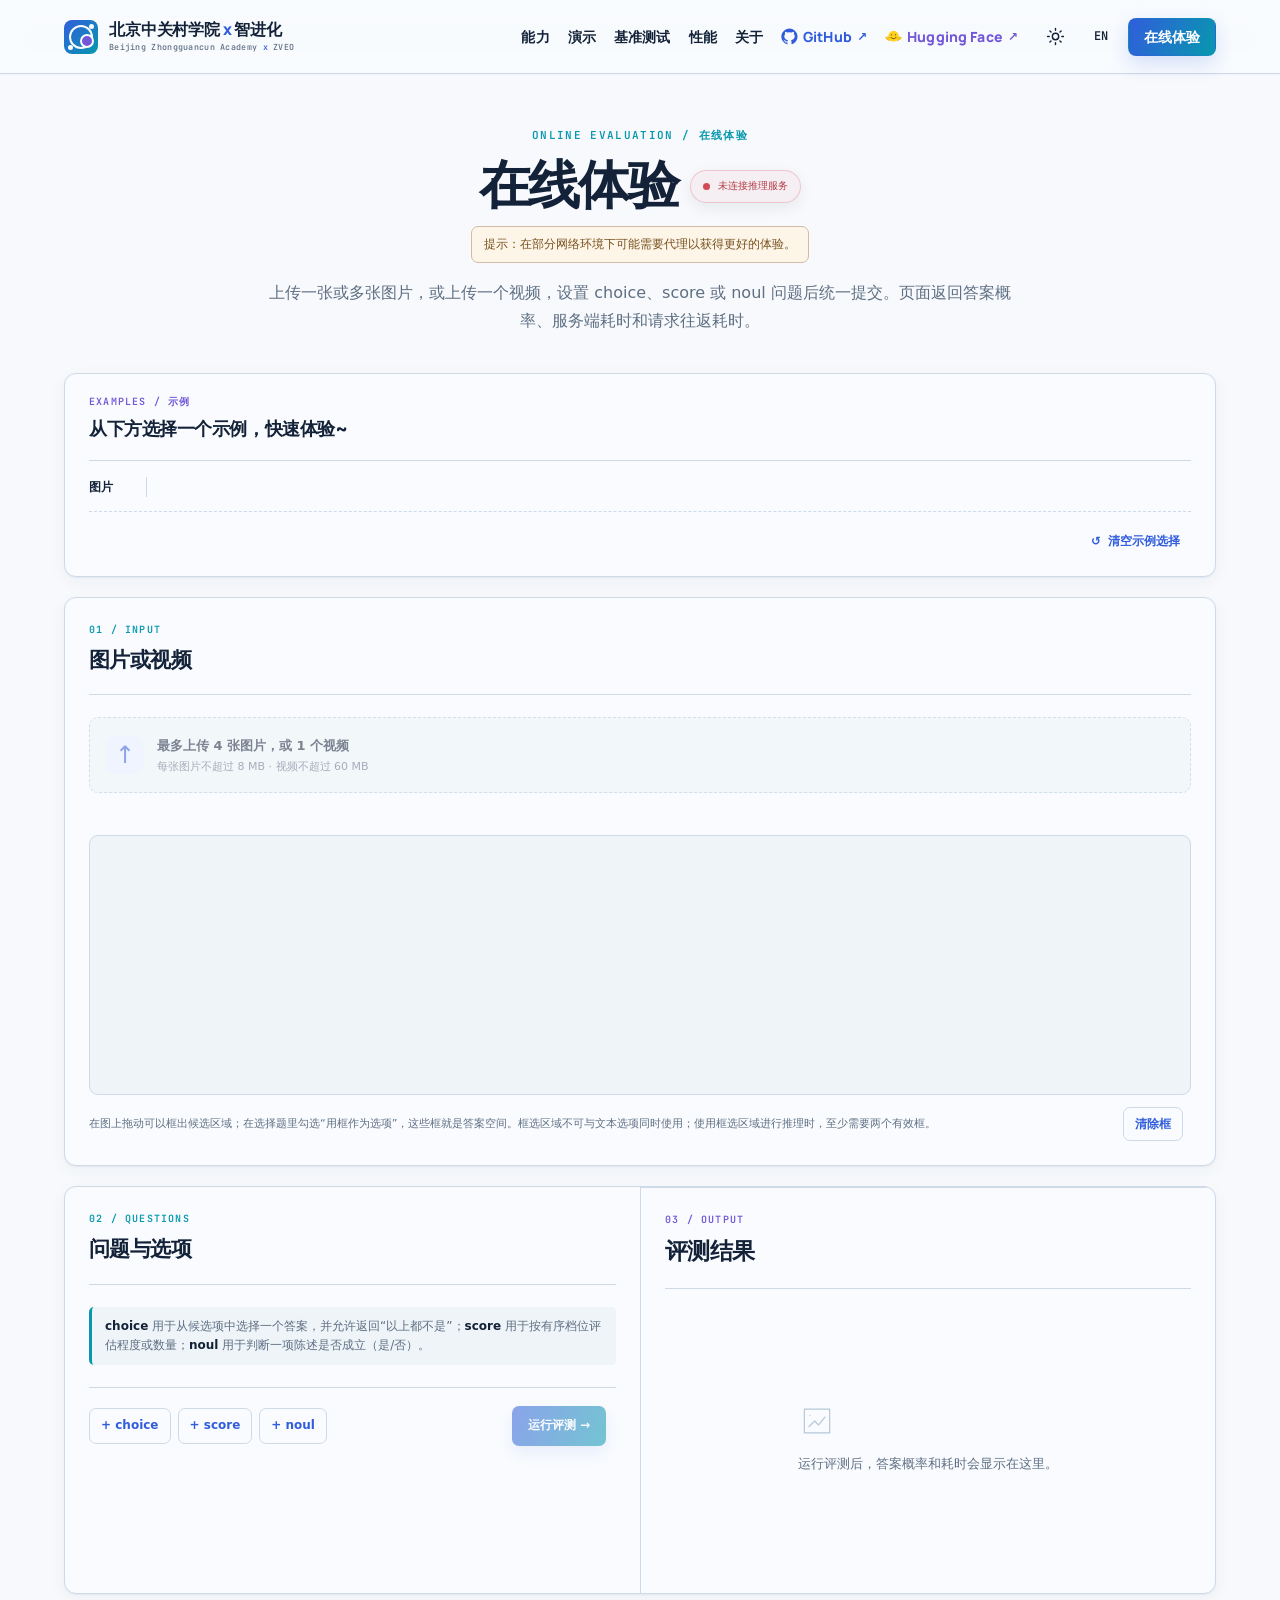
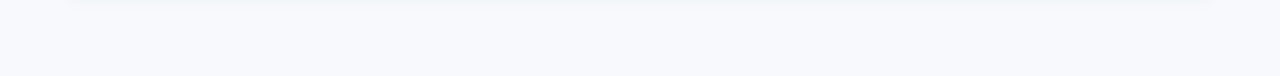
==== try.html @ 13168a6c "perf: upload one locally composed image panel" ====
<!doctype html><html lang="zh-CN" data-theme="light"><head><meta charset="utf-8">
<meta name="viewport" content="width=device-width,initial-scale=1"><meta name="theme-color" content="#f7f9fc"><title>OmniJev · 在线体验</title>
<link rel="icon" type="image/x-icon" href="/favicon.ico?v=2">
<!-- GitHub Pages 部署时填入推理服务的公网 HTTPS origin，例如 https://api.example.com；本地同源使用时留空。 -->
<meta name="omnijev-api-base" content="https://api1.omnijev.net/">
<link rel="preconnect" href="https://fonts.googleapis.com">
<link rel="preconnect" href="https://fonts.gstatic.com" crossorigin>
<link href="https://fonts.googleapis.com/css2?family=JetBrains+Mono:wght@400;500;600&family=Manrope:wght@500;600;700;800&display=swap" rel="stylesheet">
<link rel="stylesheet" href="style.css">
<style>
.wrap{display:grid;grid-template-columns:minmax(320px,46%) 1fr;gap:22px;align-items:start}
.pane{background:#fff;border:1px solid var(--line);border-radius:14px;padding:18px}
#canvasWrap{position:relative;display:inline-block;max-width:100%;line-height:0}
#shot{max-width:100%;display:block;border-radius:10px}
#boxes{position:absolute;left:0;top:0;cursor:crosshair}
.presets{display:flex;gap:8px;flex-wrap:wrap;margin-bottom:8px;align-items:center}
.presets .lab{font-size:13px;color:var(--dim);margin-right:2px}
.presets button{font:inherit;font-size:14px;border:1px solid var(--line);background:#fff;border-radius:20px;padding:7px 14px;cursor:pointer}
.presets button.on{border-color:var(--acc);color:var(--acc);font-weight:600}
.presets button.vid{border-style:dashed}
.q{border:1px solid var(--line);border-radius:12px;padding:12px;margin-bottom:10px;background:#FCFCFB}
.q .hd{display:flex;gap:8px;align-items:center;margin-bottom:8px;flex-wrap:wrap}
.q select,.q input,.q textarea{font:inherit;border:1px solid var(--line);border-radius:8px;padding:7px 9px;background:#fff}
.q textarea{width:100%;min-height:54px;resize:vertical}
.q input.opts{width:100%}
.q .rm{margin-left:auto;border:none;background:none;color:var(--dim);cursor:pointer;font-size:20px;line-height:1}
.q .nudge{margin-top:6px;background:#FFF7EA;border:1px solid #F0D9B5;color:#6B4E1E;border-radius:8px;padding:6px 10px;font-size:13px;display:none}
.q .nudge button{font:inherit;font-size:13px;border:1px solid #C9780A;background:#fff;color:#C9780A;border-radius:6px;padding:2px 8px;cursor:pointer;margin-left:6px}
.row{display:flex;gap:10px;align-items:center;flex-wrap:wrap}
button.primary{font:inherit;font-weight:600;background:var(--acc);color:#fff;border:none;border-radius:10px;padding:11px 22px;cursor:pointer}
button.primary[disabled]{opacity:.45;cursor:default}
button.ghost{font:inherit;background:#fff;border:1.5px solid var(--acc);color:var(--acc);border-radius:10px;padding:9px 16px;cursor:pointer}
#lang{border:1px solid var(--line);background:#fff;border-radius:20px;padding:6px 14px;font:inherit;font-size:14px;cursor:pointer}
.timer{font-family:ui-monospace,SFMono-Regular,Menlo,Consolas,monospace;font-size:32px;font-weight:700;color:var(--amber)}
.timer.done{color:var(--good)}
.bar{background:#E2E4EA;border-radius:6px;height:20px;overflow:hidden}
.bar i{display:block;height:100%;background:var(--acc);border-radius:6px}
.bar.abst i{background:#925CC4}
.bar.top i{background:var(--good)}
.ansq{margin-bottom:18px}
.ansq h4{margin:0 0 8px;font-size:16px;font-weight:600}
.ansline{display:grid;grid-template-columns:52px 1fr minmax(120px,auto);gap:10px;align-items:center;margin-bottom:6px;font-size:14px}
.muted{color:var(--dim);font-size:14px}
.err{background:#FDECEC;border:1px solid #F3C4C4;color:#8A2B2B;border-radius:10px;padding:12px;font-size:14px}
.busy{background:#EEF3FA;border:1px solid #CFDDF0;color:#2A4A75;border-radius:10px;padding:10px 12px;font-size:14px}
.types{font-size:13px;color:var(--dim);margin:0 0 10px;line-height:1.5}
.types b{color:var(--fg)}
@media(max-width:900px){.wrap{grid-template-columns:1fr}}
</style><link rel="stylesheet" href="try.css"></head><body class="try-page">
<div id="siteHeader"></div><script src="header.js"></script>
<main class="try-main" id="main"><div class="try-intro">
<p class="eyebrow">Online evaluation / 在线体验</p>
<div class="try-title-row"><h1 data-i18n="title">Online evaluation</h1><span class="service-status loading" id="status" data-i18n="checking">Checking service…</span></div>
<p class="connection-tip" id="connectionTip" data-i18n="connection_tip" role="status" hidden>Tip: In some network environments, a proxy may be needed for a better experience.</p>
<p class="lead" data-i18n="lead">Upload one or more images, or a video, define choice, score or noul questions, and submit them together. The page returns the answer probabilities and measured latency.</p>
</div>
<section class="example-picker" aria-labelledby="examples-heading">
  <div class="example-picker-head"><p class="eyebrow">EXAMPLES / 示例</p><h2 id="examples-heading" data-i18n="examples_h">Choose an example below for a quick demo</h2></div>
  <div class="example-picker-options"><div class="presets" id="presets"></div><div class="presets" id="examples"></div></div>
  <div class="example-reset"><button type="button" onclick="resetWorkbench()"><span aria-hidden="true">↺</span><span data-i18n="clear_example">Clear example selection</span></button></div>
</section>
<div class="wrap">
  <div class="pane media-pane">
    <div class="pane-head"><div><p class="eyebrow">01 / INPUT</p><h2 data-i18n="input_h">Images or video</h2></div></div>
    <label class="upload-zone" for="file"><span class="upload-icon" aria-hidden="true">↑</span><span><strong data-i18n="upload_h">Upload up to 4 images, or one video</strong><small data-i18n="upload_note">PNG/JPEG/WebP/GIF/BMP · MP4/WebM/MOV/M4V</small></span>
      <input type="file" id="file" multiple accept=".png,.jpg,.jpeg,.webp,.gif,.bmp,.mp4,.webm,.mov,.m4v,image/png,image/jpeg,image/webp,image/gif,image/bmp,video/mp4,video/webm,video/quicktime,video/x-m4v" disabled></label>
    <p class="source-note" id="imgnote"></p>
    <p class="upload-cost" id="uploadCost" hidden></p>
    <div id="prep" class="busy" style="display:none"></div>
    <div class="preview"><div id="canvasWrap"><img id="shot" alt=""><canvas id="boxes"></canvas></div></div>
    <div class="region-tools"><span data-i18n="draw_hint">Drag on an image to draw candidate regions; tick “use regions” on a choice question to make them the answer space. Drawn regions cannot be used together with text options, and inference requires at least two valid regions.</span>
      <button class="ghost" type="button" onclick="clearBoxes()" data-i18n="clear">clear regions</button><span id="boxcount"></span></div>
  </div>
  <div class="pane workbench-pane">
  <section class="questions-pane">
    <div class="pane-head"><div><p class="eyebrow">02 / QUESTIONS</p><h2 data-i18n="questions_h">Questions and options</h2></div></div>
    <p class="types" id="types"></p>
    <div id="qs"></div>
    <div class="question-actions">
      <div class="add-actions"><button class="ghost" type="button" onclick="addQ('choice')">+ choice</button>
      <button class="ghost" type="button" onclick="addQ('score')">+ score</button>
      <button class="ghost" type="button" onclick="addQ('noul')">+ noul</button></div>
      <button class="primary" type="button" id="ask" onclick="ask()" data-i18n="ask" disabled>Run evaluation →</button>
      <span class="timer" id="timer"></span>
    </div>
  </section>
  <section class="result-pane" id="out" aria-live="polite">
    <div class="result-head"><div><p class="eyebrow">03 / OUTPUT</p><h2 data-i18n="results_h">Evaluation results</h2></div></div>
    <div class="result-empty"><div><svg viewBox="0 0 48 48" aria-hidden="true"><path d="M8 9h32v30H8zM14 31l7-7 5 5 8-10M15 17h.01"/></svg><p data-i18n="result_empty">Results will appear here after an evaluation.</p></div></div>
  </section>
  </div>
</div>
</main>
<script>
var I18N={
 en:{nav_home:"Home",nav_benchmarks:"Benchmarks",nav_try:"Online use",
  title:"Online evaluation", results_h:"Evaluation results", result_empty:"Results will appear here after an evaluation.", running:"Evaluating the current questions…", checking:"connecting to service…", connection_tip:"Tip: In some network environments, a proxy may be needed for a better experience.",
  lead:"Upload one or more images, or a video, define choice, score or noul questions, and submit them together. The page returns the answer probabilities and measured latency.",
  draw_hint:"Drag on an image to draw candidate regions; tick “use regions” on a choice question to make them the answer space. Drawn regions cannot be used together with text options, and inference requires at least two valid regions.",
  examples_h:"Choose an example below for a quick demo", input_h:"Images or video", questions_h:"Questions and options", upload_h:"Upload up to 4 images, or one video", upload_note:"Each image up to 8 MB · one video up to 60 MB",
  clear:"clear regions", ask:"Run evaluation →", images:"Images", videos:"Videos", clear_example:"Clear example selection",
  ph_instr:"What should the model judge? (English works best)", ph_opts:"options, comma separated", ph_levels:"ordered levels, comma separated",
  useboxes:"use the drawn regions as the options", noul_hint:"a statement about what is shown → one probability that it is true",
  choice_hint:"pick one of the options, or none of the above", score_hint:"ordered levels, one probability each",
  types:"<b>choice</b> selects one answer from the available options and may return “none of the above”; <b>score</b> evaluates an amount or degree on ordered levels; <b>noul</b> determines whether a statement is true (yes/no).",
  nudge:"This reads like a question with several answers. Make it a choice and list the options:", switch:"switch to choice",
  loading:"model loading", ready:"ready", queued:"queued", preparing:"sampling 16 video frames locally…", preparing_preset:"loading the prepared video frames…", preparing_image:"processing image locally…", preparing_images:"processing images into a numbered panel…",
  vidnote:function(d,p){return "video · 16 frames over "+d+" s, sampled in "+p+" s · this is what the model sees";},
  need_q:"Write at least one question (choice and score need two or more options).", unsupported_file:"Unsupported file. Use PNG, JPEG, WebP, GIF, BMP, MP4, WebM, MOV, or M4V.", empty_file:"A selected file is empty.", image_large:"Each image must be 8 MB or smaller.", video_large:"Video larger than 60 MB.", invalid_image:"An image is corrupt or cannot be decoded.", invalid_video:"The file content is not a supported video.", read_failed:"Could not read the selected file.", too_many_images:"Select at most 4 images.", mixed_media:"Select either up to 4 images or one video, not both.", multi_note:function(n){return n+" images · locally composed and uploaded as one numbered panel · this is what the model sees";}, upload_cost:"The first inference caches the image inputs and may take additional time.", uploading:"Uploading image inputs for their first run…",
  res_head:function(n,ms,rt){return n+" question"+(n>1?"s":"")+" · one pass · server "+ms+" ms · round trip "+rt+" ms";},
  conf:"confidence", renorm:"probabilities were renormalised", abst:"none of the above", yes:"yes", no:"no",
  flat:"flat distribution: the model is saying it does not know",
  tip:"Tip: English questions work best; Chinese usually works too."},
 zh:{nav_home:"首页",nav_benchmarks:"基准测试",nav_try:"在线体验",
  title:"在线体验", results_h:"评测结果", result_empty:"运行评测后，答案概率和耗时会显示在这里。", running:"正在评测当前问题…", checking:"正在连接服务…", connection_tip:"提示：在部分网络环境下可能需要代理以获得更好的体验。",
  lead:"上传一张或多张图片，或上传一个视频，设置 choice、score 或 noul 问题后统一提交。页面返回答案概率、服务端耗时和请求往返耗时。",
  draw_hint:"在图上拖动可以框出候选区域；在选择题里勾选“用框作为选项”，这些框就是答案空间。框选区域不可与文本选项同时使用；使用框选区域进行推理时，至少需要两个有效框。",
  examples_h:"从下方选择一个示例，快速体验~", input_h:"图片或视频", questions_h:"问题与选项", upload_h:"最多上传 4 张图片，或 1 个视频", upload_note:"每张图片不超过 8 MB · 视频不超过 60 MB",
  clear:"清除框", ask:"运行评测 →", images:"图片", videos:"视频", clear_example:"清空示例选择",
  ph_instr:"让模型判断什么？（英文效果最好）", ph_opts:"选项，用逗号分隔", ph_levels:"有序档位，用逗号分隔",
  useboxes:"用画出的框作为选项", noul_hint:"对画面的一句陈述 → 它为真的概率",
  choice_hint:"从选项里选一个，或者“以上都不是”", score_hint:"有序档位，每档一个概率",
  types:"<b>choice</b> 用于从候选项中选择一个答案，并允许返回“以上都不是”；<b>score</b> 用于按有序档位评估程度或数量；<b>noul</b> 用于判断一项陈述是否成立（是/否）。",
  nudge:"这看起来是有多个答案的问题，应该用 choice 并列出选项：", switch:"改成 choice",
  loading:"模型加载中", ready:"已就绪", queued:"排队", preparing:"正在本地抽取视频的 16 帧…", preparing_preset:"正在加载预设视频的帧拼图…", preparing_image:"正在本地处理图片…", preparing_images:"正在将多张图片合成为编号拼板…",
  vidnote:function(d,p){return "视频 · 全长 "+d+" 秒抽 16 帧，用时 "+p+" 秒 · 模型看到的就是这张图";},
  need_q:"至少写一个问题（选择题和评分题需要两个以上选项）。", unsupported_file:"不支持该文件。请使用 PNG、JPEG、WebP、GIF、BMP、MP4、WebM、MOV 或 M4V。", empty_file:"所选文件中有空文件。", image_large:"每张图片不能超过 8 MB。", video_large:"视频不能超过 60 MB。", invalid_image:"有图片已损坏或无法解码。", invalid_video:"文件内容不是可支持的视频。", read_failed:"无法读取所选文件。", too_many_images:"最多选择 4 张图片。", mixed_media:"请选择最多 4 张图片，或单独选择 1 个视频，不能混合上传。", multi_note:function(n){return n+" 张图片 · 已在本地合成并仅上传一张编号拼板 · 模型看到的就是这张拼板";}, upload_cost:"首次推理需为图片输入建立缓存，可能会产生额外的耗时。", uploading:"正在为图片输入建立缓存…",
  res_head:function(n,ms,rt){return n+" 个问题 · 一次前向 · 服务端 "+ms+" ms · 往返 "+rt+" ms";},
  conf:"置信度", renorm:"概率被重新归一化", abst:"以上都不是", yes:"是", no:"否",
  flat:"分布很平：模型在表示它不知道",
  tip:"提示：英文提问效果最好，中文通常也可以。"}};
var API_BASE=(document.querySelector('meta[name="omnijev-api-base"]').content||'').replace(/\/+$/,'');
function apiUrl(path){return API_BASE+'/'+String(path).replace(/^\/+/, '');}
var LANG=localStorage.getItem('omnijev_lang')||localStorage.getItem('mso_lang')||'zh', PRE=[], EX=[], cur=null, curEx=null, VID=null, OWN_IMAGES=[], OWN_IMAGE_URL=null, VIDEO_PREVIEW_URL=null, boxes=[], drawing=null, mediaVersion=0, evalVersion=0, activeTimer=null, SERVICE_READY=false;
function T(k){return I18N[LANG][k];}
function setLang(l){LANG=l;localStorage.setItem('mso_lang',l);localStorage.setItem('omnijev_lang',l);document.documentElement.lang=(l==='zh'?'zh-CN':'en');
  document.querySelectorAll('[data-i18n]').forEach(function(e){var v=T(e.getAttribute('data-i18n'));if(typeof v==='string')e.textContent=v;});
  document.getElementById('types').innerHTML=T('types');
  var uploadCost=document.getElementById('uploadCost');if(!uploadCost.hidden)uploadCost.textContent=T('upload_cost');
  document.querySelectorAll('.q').forEach(function(d){relabel(d);});
  renderChips();status();}
window.addEventListener('site:language',function(e){setLang(e.detail);});
function el(t,a,h){var e=document.createElement(t);if(a)for(var k in a)e.setAttribute(k,a[k]);if(h!=null)e.innerHTML=h;return e;}
function esc(s){return String(s).replace(/[&<>"]/g,function(c){return {'&':'&amp;','<':'&lt;','>':'&gt;','"':'&quot;'}[c];});}
function setServiceReady(ready){SERVICE_READY=ready;var file=document.getElementById('file'),zone=document.querySelector('.upload-zone');
  file.disabled=!ready;zone.classList.toggle('disabled',!ready);zone.setAttribute('aria-disabled',String(!ready));
  document.querySelectorAll('.presets button').forEach(function(button){button.disabled=!ready;});
  document.getElementById('ask').disabled=!ready;}
function setConnectionTip(show){document.getElementById('connectionTip').hidden=!show;}
function status(){var e=document.getElementById('status'),controller=new AbortController(),timeout=setTimeout(function(){controller.abort();},8000);
  setServiceReady(false);
  setConnectionTip(false);
  if(!e.classList.contains('ready')&&!e.classList.contains('loading')){e.className='service-status loading';e.textContent=T('checking');}
  fetch(apiUrl('/api/status'),{signal:controller.signal}).then(function(r){if(!r.ok)throw new Error('status '+r.status);return r.json();}).then(function(s){clearTimeout(timeout);
    if(s.error){e.className='service-status error';e.textContent='error: '+String(s.error).slice(0,60);setServiceReady(false);setConnectionTip(true);return;}
    if(s.ready){e.className='service-status ready';e.textContent=T('ready')+(s.model?(' · '+s.model):'')+(s.queue?(' · '+s.queue+' '+T('queued')):'');setServiceReady(true);setConnectionTip(false);}
    else{e.className='service-status loading';e.textContent=T('loading')+' … '+Math.round(s.loading_s||0)+' s';setServiceReady(false);setTimeout(status,4000);}
  }).catch(function(){clearTimeout(timeout);e.className='service-status error';e.textContent=LANG==='zh'?'未连接推理服务':'inference server unavailable';setServiceReady(false);setConnectionTip(true);});}
function renderChips(){
  var box=document.getElementById('presets');box.innerHTML='';box.appendChild(el('span',{'class':'lab'},T('images')));
  PRE.forEach(function(p,i){var b=el('button',null,esc(LANG==='zh'&&p.title_zh?p.title_zh:p.title));b.disabled=!SERVICE_READY;b.onclick=function(){pick(i);};if(cur===i&&curEx===null)b.className='on';box.appendChild(b);});
  var vb=document.getElementById('examples');vb.innerHTML='';
  if(EX.length){vb.appendChild(el('span',{'class':'lab'},T('videos')));
    EX.forEach(function(x,i){var b=el('button',{'class':'vid'},'▶ '+esc(LANG==='zh'&&x.title_zh?x.title_zh:x.title));b.disabled=!SERVICE_READY;b.onclick=function(){pickEx(i);};if(curEx===i)b.className='vid on';vb.appendChild(b);});}}
function loadLists(){fetch(apiUrl('/api/presets')).then(function(r){return r.json();}).then(function(d){PRE=d.presets;PRE.forEach(function(p){p.image=apiUrl(p.image);});renderChips();});
  fetch(apiUrl('/api/examples')).then(function(r){return r.json();}).then(function(d){EX=d.examples||[];renderChips();}).catch(function(){});}
function setQuestions(qs){document.getElementById('qs').innerHTML='';(qs||[]).forEach(function(q){addQ(q.type,q);});}
function blankQuestions(){setQuestions([{type:'choice'},{type:'noul'}]);}
function setUploadCost(state){var e=document.getElementById('uploadCost');e.hidden=!state;e.className='upload-cost';if(state)e.textContent=T('upload_cost');}
function clearOwnImage(){if(OWN_IMAGE_URL)URL.revokeObjectURL(OWN_IMAGE_URL);OWN_IMAGES=[];OWN_IMAGE_URL=null;setUploadCost(null);}
function clearVideoPreview(){if(VIDEO_PREVIEW_URL)URL.revokeObjectURL(VIDEO_PREVIEW_URL);VIDEO_PREVIEW_URL=null;}
function pick(i){if(!SERVICE_READY)return;mediaVersion++;cur=i;curEx=null;VID=null;clearOwnImage();clearVideoPreview();var p=PRE[i];document.getElementById('shot').src=p.image;
  document.getElementById('imgnote').textContent=(LANG==='zh'&&p.note_zh?p.note_zh:p.note)||'';
  clearBoxes();setQuestions(p.questions);renderChips();}
function pickEx(i){if(!SERVICE_READY)return;curEx=i;cur=null;clearOwnImage();var x=EX[i];renderChips();clearBoxes();setQuestions(x.questions);
  document.getElementById('imgnote').textContent=(LANG==='zh'&&x.title_zh?x.title_zh:x.title);prepPresetVideo(x.file);}
function prepPresetVideo(file){var request=++mediaVersion,pr=document.getElementById('prep');pr.style.display='block';pr.className='busy';pr.textContent=T('preparing_preset');VID=null;
  clearOwnImage();clearVideoPreview();document.getElementById('ask').disabled=true;
  fetch(apiUrl('/api/preset_video'),{method:'POST',headers:{'Content-Type':'application/json'},body:JSON.stringify({example:file})})
   .then(function(r){return r.json().then(function(j){return {ok:r.ok,j:j};});})
   .then(function(res){if(request!==mediaVersion)return;if(!res.ok||!res.j.mosaic_url)throw new Error(res.j.error||'failed');VID=res.j.id;document.getElementById('shot').src=apiUrl(res.j.mosaic_url);document.getElementById('ask').disabled=false;
     pr.className='busy';pr.textContent=T('vidnote')(res.j.duration,res.j.prep_s);})
   .catch(function(e){if(request!==mediaVersion)return;document.getElementById('ask').disabled=true;pr.className='err';pr.textContent=e.message||String(e);});}
function canvasBlob(canvas,type,quality){return new Promise(function(resolve,reject){canvas.toBlob(function(blob){if(blob)resolve(blob);else reject(new Error(T('read_failed')));},type,quality);});}
function localImageBlob(file){return new Promise(function(resolve,reject){var url=URL.createObjectURL(file),img=new Image();
  img.onload=function(){var w=img.naturalWidth,h=img.naturalHeight;URL.revokeObjectURL(url);if(!w||!h||w*h>25000000){reject(new Error(T('invalid_image')));return;}
    var scale=Math.min(1,1280/Math.max(w,h)),canvas=document.createElement('canvas');canvas.width=Math.max(1,Math.round(w*scale));canvas.height=Math.max(1,Math.round(h*scale));
    var ctx=canvas.getContext('2d');ctx.fillStyle='#000';ctx.fillRect(0,0,canvas.width,canvas.height);ctx.drawImage(img,0,0,canvas.width,canvas.height);
    canvasBlob(canvas,'image/jpeg',0.9).then(resolve,reject);};
  img.onerror=function(){URL.revokeObjectURL(url);reject(new Error(T('invalid_image')));};img.src=url;});}
function imageFromBlob(blob){return new Promise(function(resolve,reject){var url=URL.createObjectURL(blob),img=new Image();
  img.onload=function(){URL.revokeObjectURL(url);resolve(img);};img.onerror=function(){URL.revokeObjectURL(url);reject(new Error(T('invalid_image')));};img.src=url;});}
function numberedPanel(blobs){if(blobs.length===1)return Promise.resolve(blobs[0]);return Promise.all(blobs.map(imageFromBlob)).then(function(images){
  var sizes=images.map(function(image){var scale=Math.min(1,448/Math.max(image.naturalWidth,image.naturalHeight));return {w:Math.max(1,Math.round(image.naturalWidth*scale)),h:Math.max(1,Math.round(image.naturalHeight*scale))};});
  var cols=images.length===2?2:(images.length<=4?2:3),rows=Math.ceil(images.length/cols),cw=Math.max.apply(null,sizes.map(function(s){return s.w;})),ch=Math.max.apply(null,sizes.map(function(s){return s.h;})),border=6,label=22;
  var canvas=document.createElement('canvas'),ctx=canvas.getContext('2d');canvas.width=cols*cw+(cols+1)*border;canvas.height=rows*(ch+label)+(rows+1)*border;ctx.fillStyle='rgb(32,32,32)';ctx.fillRect(0,0,canvas.width,canvas.height);
  images.forEach(function(image,index){var col=index%cols,row=Math.floor(index/cols),size=sizes[index],x=border+col*(cw+border),y=border+row*(ch+label+border);ctx.fillStyle='#fff';ctx.font='12px sans-serif';ctx.fillText(String(index+1),x+2,y+14);ctx.drawImage(image,x+(cw-size.w)/2,y+label+(ch-size.h)/2,size.w,size.h);});
  return canvasBlob(canvas,'image/jpeg',0.9);
 });}
function seekVideo(video,time){return new Promise(function(resolve,reject){var done=false,timer=setTimeout(function(){finish(new Error(T('invalid_video')));},15000);
  function finish(error){if(done)return;done=true;clearTimeout(timer);video.removeEventListener('seeked',ready);error?reject(error):resolve();}
  function ready(){setTimeout(function(){finish();},0);}video.addEventListener('seeked',ready);try{video.currentTime=time;}catch(e){finish(e);}});}
function localVideoMosaic(file){return new Promise(function(resolve,reject){var url=URL.createObjectURL(file),video=document.createElement('video'),settled=false;
  video.muted=true;video.playsInline=true;video.preload='auto';
  function fail(error){if(settled)return;settled=true;URL.revokeObjectURL(url);reject(error instanceof Error?error:new Error(T('invalid_video')));}
  video.onerror=function(){fail(new Error(T('invalid_video')));};
  video.onloadedmetadata=function(){var duration=video.duration,w=video.videoWidth,h=video.videoHeight;if(!isFinite(duration)||duration<1||!w||!h||w*h>33177600){fail(new Error(T('invalid_video')));return;}
    var canvas=document.createElement('canvas'),ctx=canvas.getContext('2d'),times=[],timestamps=[],chain=Promise.resolve();canvas.width=1536;canvas.height=1536;ctx.fillStyle='#000';ctx.fillRect(0,0,canvas.width,canvas.height);
    for(var i=0;i<16;i++)times.push((i+0.5)/16*duration);
    times.forEach(function(time,index){chain=chain.then(function(){return seekVideo(video,Math.min(time,Math.max(0,duration-0.05)));}).then(function(){
      var col=index%4,row=Math.floor(index/4),scale=Math.min(384/w,384/h),dw=Math.max(1,Math.round(w*scale)),dh=Math.max(1,Math.round(h*scale)),x=col*384+(384-dw)/2,y=row*384+(384-dh)/2,label='t='+Math.round(time)+'s';
      ctx.drawImage(video,x,y,dw,dh);ctx.font='bold 26px sans-serif';var labelWidth=Math.ceil(ctx.measureText(label).width)+12;ctx.fillStyle='#000';ctx.fillRect(col*384,row*384,labelWidth,36);ctx.fillStyle='#fff';ctx.fillText(label,col*384+6,row*384+28);timestamps.push(Math.round(time));});});
    chain.then(function(){return canvasBlob(canvas,'image/jpeg',0.9);}).then(function(blob){if(settled)return;settled=true;URL.revokeObjectURL(url);resolve({blob:blob,duration:duration,timestamps:timestamps});},fail);};
  video.src=url;video.load();});}
function prepVideo(source){var request=++mediaVersion,pr=document.getElementById('prep'),started=performance.now();pr.style.display='block';pr.className='busy';pr.textContent=T('preparing');VID=null;
  clearOwnImage();clearVideoPreview();document.getElementById('ask').disabled=true;
  localVideoMosaic(source).then(function(result){if(request!==mediaVersion)return null;VIDEO_PREVIEW_URL=URL.createObjectURL(result.blob);document.getElementById('shot').src=VIDEO_PREVIEW_URL;
    var query='?duration='+encodeURIComponent(result.duration)+'&timestamps='+encodeURIComponent(result.timestamps.join(','));
    return fetch(apiUrl('/api/upload_video_mosaic'+query),{method:'POST',headers:{'Content-Type':'image/jpeg'},body:result.blob}).then(function(r){return r.json().then(function(j){return {ok:r.ok,j:j};});});
  }).then(function(res){if(!res||request!==mediaVersion)return;if(!res.ok)throw new Error(res.j.error||'failed');VID=res.j.id;document.getElementById('ask').disabled=false;
    pr.className='busy';pr.textContent=T('vidnote')(res.j.duration,((performance.now()-started)/1000).toFixed(2));})
   .catch(function(e){if(request!==mediaVersion)return;document.getElementById('ask').disabled=true;pr.className='err';pr.textContent=e.message||String(e);});}
var IMAGE_MIMES={'image/png':1,'image/jpeg':1,'image/webp':1,'image/gif':1,'image/bmp':1};
var VIDEO_MIMES={'video/mp4':1,'video/webm':1,'video/quicktime':1,'video/x-m4v':1};
function rejectFile(message){var pr=document.getElementById('prep');pr.style.display='block';pr.className='err';pr.textContent=message;
  VID=null;clearOwnImage();clearVideoPreview();document.getElementById('shot').removeAttribute('src');document.getElementById('ask').disabled=true;document.getElementById('file').value='';}
function fileKind(f){var m=/\.([^.]+)$/.exec(f.name.toLowerCase()),ext=m?m[1]:'',generic=!f.type||f.type==='application/octet-stream';
  var imageExt=/^(png|jpe?g|webp|gif|bmp)$/.test(ext),videoExt=/^(mp4|webm|mov|m4v)$/.test(ext);
  if((imageExt&&(generic||IMAGE_MIMES[f.type]))||(!ext&&IMAGE_MIMES[f.type]))return 'image';
  if((videoExt&&(generic||VIDEO_MIMES[f.type]))||(!ext&&VIDEO_MIMES[f.type]))return 'video';
  return null;}
function validateVideo(f){return new Promise(function(resolve,reject){var r=new FileReader();
  r.onload=function(){var b=new Uint8Array(r.result),mp4=b.length>=12&&b[4]===102&&b[5]===116&&b[6]===121&&b[7]===112,webm=b.length>=4&&b[0]===26&&b[1]===69&&b[2]===223&&b[3]===163;if(mp4||webm)resolve();else reject(new Error(T('invalid_video')));};
  r.onerror=function(){reject(new Error(T('read_failed')));};r.readAsArrayBuffer(f.slice(0,16));});}
function normalizedFile(f){if(f.type&&f.type!=='application/octet-stream')return f;var ext=(/\.([^.]+)$/.exec(f.name.toLowerCase())||[])[1]||'',types={png:'image/png',jpg:'image/jpeg',jpeg:'image/jpeg',webp:'image/webp',gif:'image/gif',bmp:'image/bmp',mp4:'video/mp4',webm:'video/webm',mov:'video/quicktime',m4v:'video/x-m4v'};return new Blob([f],{type:types[ext]||'application/octet-stream'});}
function handleFiles(selected){if(!SERVICE_READY||!selected||!selected.length)return;var files=Array.prototype.slice.call(selected),request=++mediaVersion,kinds=files.map(fileKind);
  cur=null;curEx=null;renderChips();clearBoxes();
  if(kinds.some(function(kind){return !kind;})){rejectFile(T('unsupported_file'));return;}
  if(files.some(function(file){return !file.size;})){rejectFile(T('empty_file'));return;}
  var videos=kinds.filter(function(kind){return kind==='video';}).length;
  if(videos&&(files.length!==1||videos!==1)){rejectFile(T('mixed_media'));return;}
  if(!videos&&files.length>4){rejectFile(T('too_many_images'));return;}
  if(!videos&&files.some(function(file){return file.size>8*1024*1024;})){rejectFile(T('image_large'));return;}
  if(videos&&files[0].size>60*1024*1024){rejectFile(T('video_large'));return;}
  var targets=files.map(normalizedFile);
  if(videos){document.getElementById('imgnote').textContent=files[0].name;validateVideo(targets[0]).then(function(){if(request!==mediaVersion)return;blankQuestions();prepVideo(targets[0]);}).catch(function(e){if(request===mediaVersion)rejectFile(e.message||T('unsupported_file'));});return;}
  var pr=document.getElementById('prep');pr.style.display='block';pr.className='busy';pr.textContent=T(files.length>1?'preparing_images':'preparing_image');document.getElementById('ask').disabled=true;
  Promise.all(targets.map(localImageBlob)).then(function(blobs){return numberedPanel(blobs).then(function(panel){return {count:blobs.length,panel:panel};});}).then(function(result){if(request!==mediaVersion)return;
    VID=null;clearVideoPreview();clearOwnImage();OWN_IMAGES=[{blob:result.panel,id:null,count:result.count}];OWN_IMAGE_URL=URL.createObjectURL(result.panel);setUploadCost('pending');pr.style.display='none';pr.textContent='';document.getElementById('shot').src=OWN_IMAGE_URL;document.getElementById('imgnote').textContent=result.count>1?T('multi_note')(result.count):files[0].name;blankQuestions();document.getElementById('ask').disabled=false;})
   .catch(function(e){if(request===mediaVersion)rejectFile(e.message||T('unsupported_file'));});}
document.getElementById('file').onchange=function(e){handleFiles(e.target.files);};
var uploadZone=document.querySelector('.upload-zone');
['dragenter','dragover'].forEach(function(type){uploadZone.addEventListener(type,function(e){e.preventDefault();if(SERVICE_READY)uploadZone.classList.add('dragover');});});
['dragleave','drop'].forEach(function(type){uploadZone.addEventListener(type,function(e){e.preventDefault();uploadZone.classList.remove('dragover');});});
uploadZone.addEventListener('drop',function(e){if(SERVICE_READY)handleFiles(e.dataTransfer.files);});
function emptyResult(){return resultHead()+'<div class="result-empty"><div><svg viewBox="0 0 48 48" aria-hidden="true"><path d="M8 9h32v30H8zM14 31l7-7 5 5 8-10M15 17h.01"/></svg><p data-i18n="result_empty">'+esc(T('result_empty'))+'</p></div></div>';}
function resetWorkbench(){
  mediaVersion++;evalVersion++;if(activeTimer){clearInterval(activeTimer);activeTimer=null;}
  cur=null;curEx=null;VID=null;clearOwnImage();clearVideoPreview();drawing=null;document.getElementById('file').value='';
  document.getElementById('shot').removeAttribute('src');document.getElementById('imgnote').textContent='';
  var pr=document.getElementById('prep');pr.style.display='none';pr.className='busy';pr.textContent='';
  document.getElementById('timer').textContent='';setQuestions([]);clearBoxes();renderChips();
  document.getElementById('out').innerHTML=emptyResult();
  document.getElementById('ask').disabled=!document.getElementById('status').classList.contains('ready');}
function addQ(type,preset){
  var d=el('div',{'class':'q','data-type':type});
  d.innerHTML='<div class="hd"><select>'+['choice','score','noul'].map(function(t){return '<option value="'+t+'"'+(t===type?' selected':'')+'>'+t+'</option>';}).join('')+
    '</select><span class="muted hint"></span><button class="rm">×</button></div>'+
    '<textarea></textarea><div class="optbox"></div><div class="nudge"><span class="nt"></span><button class="sw"></button></div>';
  d.querySelector('select').onchange=function(){d.dataset.type=this.value;renderQ(d);};
  d.querySelector('.rm').onclick=function(){d.remove();};
  d.querySelector('.sw').onclick=function(){d.dataset.type='choice';d.querySelector('select').value='choice';renderQ(d);};
  d.querySelector('textarea').oninput=function(){checkNudge(d);};
  document.getElementById('qs').appendChild(d);
  if(preset)d.querySelector('textarea').value=preset.instructions||'';
  renderQ(d,preset);return d;}
function checkNudge(d){var t=d.dataset.type,v=d.querySelector('textarea').value,n=d.querySelector('.nudge');
  var looks=/[?？]|还是|哪|几|多少|which|how many|what |how far/i.test(v);
  n.style.display=(t==='noul'&&looks)?'block':'none';n.querySelector('.nt').textContent=T('nudge');n.querySelector('.sw').textContent=T('switch');}
function renderQ(d,preset){
  var t=d.dataset.type,box=d.querySelector('.optbox'),ta=d.querySelector('textarea'),h=d.querySelector('.hint');
  ta.placeholder=T('ph_instr');
  if(t==='noul'){box.innerHTML='';h.textContent=T('noul_hint');checkNudge(d);return;}
  h.textContent=(t==='score')?T('score_hint'):T('choice_hint');
  var val=preset?((preset.options||preset.levels||[]).join(', ')):'';
  box.innerHTML='<input class="opts" placeholder="'+esc(t==='score'?T('ph_levels'):T('ph_opts'))+'" value="'+esc(val)+'">'+
    (t==='choice'?'<label class="muted ub" style="display:block;margin-top:6px"><input type="checkbox" class="useboxes"> '+T('useboxes')+'</label>':'');
  checkNudge(d);}
function relabel(d){var t=d.dataset.type,ta=d.querySelector('textarea');ta.placeholder=T('ph_instr');
  var i=d.querySelector('.opts');if(i)i.placeholder=(t==='score'?T('ph_levels'):T('ph_opts'));
  var u=d.querySelector('.ub');if(u)u.lastChild.textContent=' '+T('useboxes');
  var h=d.querySelector('.hint');if(h)h.textContent=(t==='noul')?T('noul_hint'):(t==='score'?T('score_hint'):T('choice_hint'));checkNudge(d);}
var img=document.getElementById('shot'),cv=document.getElementById('boxes');
function sync(){cv.width=img.clientWidth;cv.height=img.clientHeight;cv.style.width=img.clientWidth+'px';cv.style.height=img.clientHeight+'px';draw();}
img.onload=sync;window.addEventListener('resize',sync);
cv.addEventListener('mousedown',function(e){if(VID)return;var r=cv.getBoundingClientRect();drawing={x:e.clientX-r.left,y:e.clientY-r.top,x2:e.clientX-r.left,y2:e.clientY-r.top};});
cv.addEventListener('mousemove',function(e){if(!drawing)return;var r=cv.getBoundingClientRect();drawing.x2=e.clientX-r.left;drawing.y2=e.clientY-r.top;draw();});
window.addEventListener('mouseup',function(){if(!drawing)return;var b=drawing;drawing=null;
  if(Math.abs(b.x2-b.x)>12&&Math.abs(b.y2-b.y)>12)boxes.push(b);draw();});
function clearBoxes(){boxes=[];draw();}
function draw(){if(!cv.getContext)return;var c=cv.getContext('2d');c.clearRect(0,0,cv.width,cv.height);
  var pal=['#007ACC','#C9780A','#22965C','#CC3C64','#785ADC','#14A0AA'];
  function rect(b,i,dash){c.lineWidth=3;c.strokeStyle=pal[i%pal.length];c.setLineDash(dash?[6,4]:[]);
    var x=Math.min(b.x,b.x2),y=Math.min(b.y,b.y2),w=Math.abs(b.x2-b.x),h=Math.abs(b.y2-b.y);
    c.strokeRect(x,y,w,h);
    if(!dash){c.fillStyle=pal[i%pal.length];c.fillRect(x,y-17,62,17);c.fillStyle='#fff';c.font='12px sans-serif';c.fillText('region '+(i+1),x+4,y-5);}}
  boxes.forEach(rect);if(drawing)rect(drawing,boxes.length,true);
  document.getElementById('boxcount').textContent=boxes.length?(boxes.length+(LANG==='zh'?' 个框':' region'+(boxes.length>1?'s':''))):'';}
function boxes1000(){return boxes.map(function(b,i){return {key:'region '+(i+1),
  box:[1000*Math.min(b.x,b.x2)/cv.width,1000*Math.min(b.y,b.y2)/cv.height,1000*Math.max(b.x,b.x2)/cv.width,1000*Math.max(b.y,b.y2)/cv.height]};});}
function collect(){var qs=[];document.querySelectorAll('.q').forEach(function(d){
  var t=d.dataset.type,instr=d.querySelector('textarea').value.trim();if(!instr)return;
  if(t==='noul'){qs.push({type:'noul',instructions:instr});return;}
  var inp=d.querySelector('.opts'),parts=(inp&&inp.value?inp.value.split(/[,，]/):[]).map(function(s){return s.trim();}).filter(Boolean);
  var ub=d.querySelector('.useboxes');
  if(t==='choice'&&ub&&ub.checked)qs.push({type:'choice',instructions:instr,options:boxes1000()});
  else if(t==='score')qs.push({type:'score',instructions:instr,levels:parts});
  else qs.push({type:'choice',instructions:instr,options:parts});});
  return qs;}
function resultHead(meta){return '<div class="result-head"><div><p class="eyebrow">03 / OUTPUT</p><h2>'+esc(T('results_h'))+'</h2></div>'+
  (meta?'<p class="muted result-meta">'+esc(meta)+'</p>':'')+'</div>';}
function uploadInputImage(item){if(item.id)return Promise.resolve({upload:item.id});var blob=item.blob;
  return fetch(apiUrl('/api/upload_image'),{method:'POST',headers:{'Content-Type':'image/jpeg'},body:blob})
   .then(function(r){return r.json().then(function(j){return {ok:r.ok,j:j};});})
   .then(function(res){if(!res.ok||!res.j.id)throw new Error(res.j.error||'image upload failed');if(item.blob===blob)item.id=res.j.id;return {upload:res.j.id};});}
function resolveAskMedia(src){
  if(VID)return Promise.resolve({image:{video:VID}});
  if(cur!==null&&src.indexOf('/api/preset_img/')>=0)return Promise.resolve({image:{preset:PRE[cur].id}});
  if(!OWN_IMAGES.length)return Promise.resolve({image:src});
  return Promise.all(OWN_IMAGES.map(uploadInputImage)).then(function(refs){setUploadCost(null);return refs.length===1?{image:refs[0]}:{images:refs};});
}
function ask(){
  var request=++evalVersion,qs=collect(),out=document.getElementById('out');
  if(!qs.length){out.innerHTML=resultHead()+'<div class="err">'+T('need_q')+'</div>';return;}
  var body={questions:qs},src=document.getElementById('shot').src,needsUpload=OWN_IMAGES.some(function(item){return !item.id;});
  document.getElementById('ask').disabled=true;out.innerHTML=resultHead()+'<div class="result-empty busy-state"><div><span class="result-loader"></span><p>'+esc(T(needsUpload?'uploading':'running'))+'</p></div></div>';
  var t0=performance.now(),tm=document.getElementById('timer');tm.className='timer';
  if(activeTimer)clearInterval(activeTimer);activeTimer=setInterval(function(){tm.textContent=((performance.now()-t0)/1000).toFixed(2)+' s';},33);
  resolveAskMedia(src).then(function(media){
   if(request!==evalVersion)return null;
   for(var key in media)body[key]=media[key];
   out.querySelector('.busy-state p').textContent=T('running');
   return fetch(apiUrl('/api/ask'),{method:'POST',headers:{'Content-Type':'application/json'},body:JSON.stringify(body)});
  }).then(function(r){if(!r)return null;return r.json().then(function(j){return {ok:r.ok,j:j};});})
   .then(function(res){if(!res||request!==evalVersion)return;clearInterval(activeTimer);activeTimer=null;document.getElementById('ask').disabled=false;
     if(!res.ok){var error=res.j.error||'failed';if(String(error).indexOf('uploaded image')>=0&&OWN_IMAGES.length){OWN_IMAGES.forEach(function(item){item.id=null;});setUploadCost('pending');}tm.textContent='';out.innerHTML=resultHead()+'<div class="err">'+esc(error)+'</div>';return;}
     var d=res.j;tm.className='timer done';tm.textContent=d.wall_s.toFixed(3)+' s';
     var h=resultHead(T('res_head')(d.n_questions,(1000*d.wall_s).toFixed(0),(performance.now()-t0).toFixed(0)))+'<div class="answer-grid">';
     d.answers.forEach(function(a){
       h+='<div class="ansq"><h4>'+esc(a.question.instructions)+'</h4>';
       var rows=[];
       if('noul' in a.answer){rows.push([T('yes'),a.answer.noul]);rows.push([T('no'),1-a.answer.noul]);}
       else{for(var k in a.answer.probabilities)rows.push([k,a.answer.probabilities[k]]);
            if('abstain' in a.answer)rows.push([T('abst'),a.answer.abstain]);}
       rows.sort(function(x,y){return y[1]-x[1];});
       var flat=(rows.length>2&&rows[0][1]<0.4);
       rows.forEach(function(r,i){h+='<div class="ansline"><span>'+r[1].toFixed(2)+'</span>'+
         '<span class="bar'+(r[0]===T('abst')?' abst':(i===0&&!flat?' top':''))+'"><i style="width:'+Math.round(100*r[1])+'%"></i></span>'+
         '<span class="muted">'+esc(String(r[0]).slice(0,40))+'</span></div>';});
       if(a.answer.confidence!=null)h+='<p class="muted">'+T('conf')+' '+a.answer.confidence.toFixed(2)+(a.answer.valid===false?(' · '+T('renorm')):'')+(flat?(' · '+T('flat')):'')+'</p>';
       h+='</div>';});
     h+='</div><p class="muted result-tip">'+T('tip')+'</p>';
     out.innerHTML=h;})
   .catch(function(e){if(request!==evalVersion)return;if(OWN_IMAGES.some(function(item){return !item.id;}))setUploadCost('pending');clearInterval(activeTimer);activeTimer=null;document.getElementById('ask').disabled=false;
     out.innerHTML=resultHead()+'<div class="err">'+esc(e)+'</div>';});}
setLang(LANG);loadLists();
</script><script>
(function(){var m=/[?&]example=([^&]+)/.exec(location.search);if(!m)return;var want=decodeURIComponent(m[1]);
 var n=0;(function tick(){if(EX.length){for(var i=0;i<EX.length;i++)if(EX[i].file===want){pickEx(i);return;}}
 if(n++<40)setTimeout(tick,250);})();})();
</script></body></html>
---- style.css ----
:root { --bg:#f9fbfe; --bg-alt:#eef4f8; --bg-cool:#e8f4f5; --fg:#132238; --muted:#5e6f83; --subtle:#7f8fa1; --border:#cedae7; --border-strong:#b6c7d8; --accent:#315ddc; --accent-hover:#244bc2; --accent-soft:#e9efff; --cyan:#0798ae; --cyan-soft:#e1f5f7; --violet:#7257d9; --violet-soft:#eeeafd; --amber:#d9832f; --success:#16896b; --success-soft:#e3f6ef; --terminal:#08121f; --line:var(--border); --acc:var(--accent); --dim:var(--muted); --good:var(--success); --card-shadow:0 1px 2px rgba(31,58,89,.06),0 5px 18px rgba(31,58,89,.045); --card-shadow-lg:0 24px 56px rgba(31,58,89,.16),0 5px 15px rgba(31,58,89,.08); --header-bg:rgba(249,251,254,.88); --font-sans:Inter,"PingFang SC","Microsoft YaHei",system-ui,sans-serif; --font-heading:Manrope,Inter,"PingFang SC","Microsoft YaHei",system-ui,sans-serif; --font-mono:"JetBrains Mono","SFMono-Regular",Consolas,monospace }
[data-theme="dark"] { --bg:#09111d; --bg-alt:#101d2b; --bg-cool:#102832; --fg:#edf5ff; --muted:#9eb0c5; --subtle:#72869c; --border:#25384b; --border-strong:#39536b; --accent:#7ca0ff; --accent-hover:#9bb6ff; --accent-soft:#17294f; --cyan:#42c7d4; --cyan-soft:#10343b; --violet:#a592ff; --violet-soft:#29234b; --amber:#f0a65d; --success:#52d4ac; --success-soft:#123c34; --card-shadow:0 1px 3px rgba(0,0,0,.32); --card-shadow-lg:0 24px 56px rgba(0,0,0,.48); --header-bg:rgba(9,17,29,.88); color-scheme:dark }
* { box-sizing:border-box } html { scroll-behavior:smooth; scroll-padding-top:64px } body { margin:0; background:var(--bg); color:var(--fg); font-family:var(--font-sans); font-size:16px; line-height:1.65; -webkit-font-smoothing:antialiased }
button,a { -webkit-tap-highlight-color:transparent } a { color:inherit } button { font:inherit } img,video,svg { display:block; max-width:100% } ::selection { background:var(--accent); color:#fff }
.container { width:min(100% - 48px,1152px); margin-inline:auto }.center { text-align:center }.muted { color:var(--muted) }.en { display:none } html[lang="en"] .zh { display:none!important } html[lang="en"] .en { display:inline }
.site-header { position:fixed; inset:0 0 auto; z-index:1000; height:65px; border-bottom:1px solid var(--border); background:var(--header-bg); backdrop-filter:blur(14px) }.nav-wrap { height:64px; display:flex; align-items:center; justify-content:space-between; gap:24px }
.brand { display:inline-flex; align-items:center; gap:11px; min-width:0; color:var(--fg); text-decoration:none }.brand-mark { position:relative; width:34px; height:34px; flex:0 0 34px; overflow:hidden; border-radius:8px; background:var(--fg) }
.brand-mark::before,.brand-mark::after,.brand-mark i { content:""; position:absolute; border-radius:50%; border:2px solid var(--bg) }.brand-mark::before { width:20px; height:20px; left:5px; top:5px }.brand-mark::after { width:10px; height:10px; left:16px; top:14px; background:var(--fg) }.brand-mark i:first-child { width:5px; height:5px; right:4px; top:4px; background:var(--bg) }.brand-mark i:last-child { width:5px; height:5px; left:4px; bottom:4px; background:var(--bg) }
.brand-copy { display:grid; min-width:0; line-height:1.15 }.brand-copy strong { font-family:var(--font-heading); font-size:14px; font-weight:800; white-space:nowrap; letter-spacing:-.01em }.brand-copy em { color:var(--accent); font-style:normal }.brand-copy small { margin-top:4px; color:var(--muted); font-family:var(--font-mono); font-size:7.3px; font-weight:500; letter-spacing:.035em; white-space:nowrap }
.desktop-nav { display:flex; align-items:center; gap:28px; margin-left:auto }.desktop-nav a { color:var(--fg); font-family:var(--font-heading); font-size:12px; font-weight:800; letter-spacing:.065em; text-decoration:none; text-transform:uppercase; transition:color .15s }.desktop-nav a:hover { color:var(--accent) }
.nav-actions { display:flex; align-items:center; gap:8px }.icon-btn,.lang-btn,.menu-btn { display:inline-grid; place-items:center; height:38px; border:0; border-radius:7px; background:transparent; color:var(--fg); cursor:pointer; transition:background .15s }.icon-btn:hover,.lang-btn:hover,.menu-btn:hover { background:var(--bg-alt) }.icon-btn { width:38px }.icon-btn svg { width:19px; fill:none; stroke:currentColor; stroke-width:1.8; stroke-linecap:round; stroke-linejoin:round }.moon,[data-theme="dark"] .sun { display:none!important } [data-theme="dark"] .moon { display:block!important }.lang-btn { width:38px; font-family:var(--font-mono); font-size:12px; font-weight:600 }.menu-btn { display:none; width:38px; padding:10px; gap:4px }.menu-btn span { width:18px; height:1.5px; background:currentColor }
.mobile-nav { position:absolute; top:64px; left:0; width:100%; padding:12px 24px 20px; border-bottom:1px solid var(--border); background:var(--bg); box-shadow:var(--card-shadow) }.mobile-nav a { display:block; padding:11px 0; font-family:var(--font-heading); font-size:14px; font-weight:700; text-decoration:none }
.btn { display:inline-flex; align-items:center; justify-content:center; gap:8px; border:1px solid var(--border-strong); border-radius:8px; background:var(--bg); box-shadow:var(--card-shadow); color:var(--fg); font-family:var(--font-heading); font-size:14px; font-weight:800; line-height:1; text-decoration:none; transition:transform .12s,box-shadow .12s,background .15s,border-color .15s }.btn:hover { transform:translateY(-1px); box-shadow:0 7px 18px rgba(16,24,40,.10) }.btn-primary { border-color:transparent; background:var(--accent); color:#fff } [data-theme="dark"] .btn-primary { color:#07111e }.btn-primary:hover { background:var(--accent-hover) }.btn-sm { min-height:34px; padding:0 14px; font-size:12px }.btn-lg { min-height:50px; padding:0 26px; font-size:14px }
main section { padding:104px 0 }.section-tight { padding-top:24px }.alt-section { background:var(--bg-alt) }.eyebrow { margin:0 0 14px; color:var(--muted); font-family:var(--font-mono); font-size:11px; font-weight:600; letter-spacing:.12em; text-transform:uppercase }.section-head { max-width:720px; margin:0 auto 48px }.section-head h2,.api-copy h2,.cta-section h2 { margin:0; font-family:var(--font-heading); font-size:clamp(32px,4vw,44px); font-weight:800; line-height:1.15; letter-spacing:-.035em }.section-head>p:last-child,.cta-section .container>p:not(.eyebrow) { margin:18px auto 0; color:var(--muted); font-size:17px; line-height:1.8 }
.hero { padding:118px 0 66px; overflow:hidden; text-align:center }.hero-inner { display:flex; flex-direction:column; align-items:center }.model-glyph { position:relative; width:190px; height:132px; margin-bottom:26px }.glyph-ring { position:absolute; left:50%; top:50%; width:92px; height:92px; border:1.5px solid var(--fg); border-radius:50%; transform:translate(-50%,-50%) }.ring-b { width:132px; height:62px; transform:translate(-50%,-50%) rotate(-30deg) }.glyph-core { position:absolute; z-index:2; left:50%; top:50%; display:grid; place-items:center; width:58px; height:34px; border:2px solid var(--accent); border-radius:70% 70% 62% 62% / 82% 82% 58% 58%; background:var(--bg); transform:translate(-50%,-50%) }.glyph-core i { position:relative; width:21px; height:21px; border:5px solid color-mix(in srgb,var(--accent) 22%,var(--bg)); border-radius:50%; background:linear-gradient(135deg,var(--accent),var(--violet)) }.glyph-core i::after { position:absolute; top:2px; right:2px; width:4px; height:4px; border-radius:50%; background:#fff; content:"" }.planet-path { position:absolute; z-index:3; left:50%; top:50%; pointer-events:none }.path-a { width:92px; height:92px; transform:translate(-50%,-50%) }.path-b { width:132px; height:62px; transform:translate(-50%,-50%) rotate(-30deg) }.glyph-dot { position:absolute; left:0; top:0; width:8px; height:8px; border:2px solid var(--bg); border-radius:50%; background:var(--accent); box-shadow:0 0 0 1px var(--accent); offset-rotate:0deg }.dot-a { offset-path:ellipse(44px 44px at 46px 46px); animation:planet-travel 8s linear infinite }.dot-b { background:var(--violet); box-shadow:0 0 0 1px var(--violet); offset-path:ellipse(64px 29px at 66px 31px); animation:planet-travel 11s -3.5s linear infinite }
@keyframes planet-travel { to { offset-distance:100% } }
.status-pill { display:inline-flex; align-items:center; gap:10px; min-height:38px; margin-bottom:30px; padding:5px 12px 5px 6px; border:1px solid var(--border); border-radius:8px; background:var(--bg); box-shadow:var(--card-shadow); font-size:12px }.status-pill .live { display:inline-flex; align-items:center; gap:6px; padding:3px 8px; border-radius:5px; background:var(--success-soft); color:var(--success); font-family:var(--font-heading); font-size:10px; font-weight:800; letter-spacing:.08em; text-transform:uppercase }.status-pill .live i,.pulse i,.window-state i,.code-status i { width:6px; height:6px; border-radius:50%; background:currentColor; box-shadow:0 0 0 4px color-mix(in srgb,currentColor 15%,transparent) }.status-pill .divider { width:1px; height:14px; background:var(--border) }
.hero h1 { margin:0; font-family:var(--font-heading); font-size:clamp(42px,6.8vw,72px); font-weight:700; line-height:1.08; letter-spacing:-.055em }.hero h1 em { color:var(--accent); font-style:normal; font-weight:800 }.hero-lead { max-width:720px; margin:28px auto 0; color:var(--muted); font-size:clamp(17px,2vw,20px); line-height:1.8 }.hero-actions { display:flex; flex-wrap:wrap; justify-content:center; gap:14px; margin-top:38px }.hero-facts { display:flex; margin-top:48px }.hero-facts>span { display:grid; min-width:176px; padding:0 34px; border-right:1px solid var(--border) }.hero-facts>span:last-child { border-right:0 }.hero-facts b { font-family:var(--font-heading); font-size:20px; line-height:1.3 }.hero-facts small { margin-top:3px; color:var(--muted); font-size:11px }
.demo-window { max-width:940px; margin:28px auto 0; overflow:hidden; border:1px solid #303030; border-radius:10px; background:#0a0a0a; box-shadow:var(--card-shadow-lg); color:#e8e8e8 }.window-bar,.code-bar { display:grid; grid-template-columns:1fr auto 1fr; align-items:center; min-height:42px; padding:0 14px; border-bottom:1px solid #313131; background:#1c1c1c; color:#969696; font-family:var(--font-mono); font-size:11px }.traffic { display:flex; gap:7px }.traffic i { width:10px; height:10px; border-radius:50%; background:#ff5f57 }.traffic i:nth-child(2) { background:#febc2e }.traffic i:nth-child(3) { background:#28c840 }.window-state { display:flex; align-items:center; justify-self:end; gap:7px; color:#4ade80; font-size:9px; font-weight:600; letter-spacing:.08em }.window-grid { display:grid; grid-template-columns:minmax(0,1.65fr) minmax(260px,.85fr) }.video-panel { position:relative; min-height:400px; background:#000 }.video-panel video { width:100%; height:100%; min-height:400px; object-fit:cover }.video-chip { position:absolute; left:16px; bottom:16px; padding:6px 9px; border:1px solid rgba(255,255,255,.15); border-radius:5px; background:rgba(0,0,0,.72); backdrop-filter:blur(6px); color:#c8c8c8; font-family:var(--font-mono); font-size:9px; letter-spacing:.06em; text-transform:uppercase }
.decision-panel { padding:18px; border-left:1px solid #303030; background:#101010 }.decision-head { display:flex; justify-content:space-between; padding-bottom:14px; border-bottom:1px solid #2e2e2e; color:#8b8b8b; font-size:9px }.mono { font-family:var(--font-mono); letter-spacing:.1em }.pulse { display:flex; align-items:center; gap:7px; color:#4ade80; font-family:var(--font-mono) }.decision-item { position:relative; display:grid; grid-template-columns:1fr auto; gap:8px; padding:16px 0 14px; border-bottom:1px solid #272727 }.decision-item div { display:grid }.decision-item div span { color:#858585; font-size:10px }.decision-item div b { margin-top:2px; color:#e8e8e8; font-family:var(--font-mono); font-size:12px; font-weight:500 }.decision-item>strong { color:#60a5fa; font-family:var(--font-mono); font-size:12px }.decision-item>i { position:absolute; left:0; bottom:-1px; width:var(--p); height:1px; background:#60a5fa }.progress-96 { --p:96% }.progress-87 { --p:87% }.progress-93 { --p:93% }.progress-91 { --p:91% }.decision-panel>p { margin:18px 0 0; color:#787878; font-family:var(--font-mono); font-size:9px; text-align:center; text-transform:uppercase }
.feature-grid { display:grid; grid-template-columns:repeat(3,1fr); gap:18px }.feature-card { min-height:222px; padding:25px; border:1px solid var(--border); border-radius:9px; background:var(--bg); box-shadow:var(--card-shadow); transition:transform .15s,box-shadow .15s }.feature-card:hover { transform:translateY(-2px); box-shadow:0 12px 24px rgba(16,24,40,.08) }.feature-icon { display:grid; place-items:center; width:42px; height:42px; margin-bottom:20px; border:1px solid var(--border); border-radius:8px; background:var(--bg-alt); color:var(--accent) }.feature-icon svg { width:21px; fill:none; stroke:currentColor; stroke-width:1.8; stroke-linecap:round; stroke-linejoin:round }.feature-card h3 { margin:0 0 10px; font-family:var(--font-heading); font-size:18px; font-weight:800; letter-spacing:-.02em }.feature-card p { margin:0; color:var(--muted); font-size:14px; line-height:1.75 }
.filter-row { display:flex; width:fit-content; max-width:100%; margin:0 auto 32px; padding:4px; overflow-x:auto; border:1px solid var(--border); border-radius:8px; background:var(--bg-alt) }.filter { min-width:max-content; padding:7px 15px; border:0; border-radius:5px; background:transparent; color:var(--muted); cursor:pointer; font-family:var(--font-heading); font-size:12px; font-weight:700; transition:color .15s,background .15s,box-shadow .15s }.filter.active { background:var(--bg); box-shadow:var(--card-shadow); color:var(--fg) }
.demo-grid { display:grid; grid-template-columns:repeat(2,minmax(0,1fr)); gap:22px }.demo-card { overflow:hidden; border:1px solid var(--border); border-radius:9px; background:var(--bg); box-shadow:var(--card-shadow); transition:transform .15s,box-shadow .15s }.demo-card:hover { transform:translateY(-2px); box-shadow:0 12px 26px rgba(16,24,40,.09) }.demo-card[hidden] { display:none }.demo-card.featured { grid-column:1/-1 }.demo-card .media { position:relative; overflow:hidden; background:#0a0a0a; aspect-ratio:16/8.4 }.demo-card:not(.featured) .media { aspect-ratio:16/9 }.demo-card video { width:100%; height:100%; border:0; background:#000; object-fit:contain; object-position:center }.media>span { position:absolute; left:13px; top:13px; padding:4px 7px; border-radius:4px; background:rgba(0,0,0,.74); color:#fff; font-family:var(--font-mono); font-size:9px; font-weight:600; letter-spacing:.08em; pointer-events:none }.demo-body { display:flex; align-items:center; gap:20px; padding:20px }.demo-body>div { flex:1 }.demo-body h3 { margin:0 0 5px; font-family:var(--font-heading); font-size:18px; font-weight:800; letter-spacing:-.02em }.demo-body p { margin:0; color:var(--muted); font-size:13px }.demo-body>a { display:grid; place-items:center; width:34px; height:34px; flex:0 0 34px; border:1px solid var(--border); border-radius:7px; color:var(--muted); font-family:var(--font-mono); text-decoration:none; transition:color .15s,border .15s }.demo-body>a:hover { border-color:var(--accent); color:var(--accent) }
video:fullscreen { width:100vw; height:100vh; max-width:none; background:#000; object-fit:contain!important; object-position:center }
video:-webkit-full-screen { width:100vw; height:100vh; max-width:none; background:#000; object-fit:contain!important; object-position:center }
.metric-grid { display:grid; grid-template-columns:repeat(4,1fr); overflow:hidden; border:1px solid var(--border); border-radius:9px; background:var(--bg); box-shadow:var(--card-shadow) }.metric { position:relative; min-height:200px; padding:25px; border-right:1px solid var(--border) }.metric:last-child { border-right:0 }.metric>span { color:var(--subtle); font-family:var(--font-mono); font-size:9px }.metric strong { display:block; margin-top:34px; color:var(--accent); font-family:var(--font-heading); font-size:clamp(36px,4vw,48px); font-weight:800; line-height:1; letter-spacing:-.04em }.metric strong small { margin-left:3px; font-size:14px; letter-spacing:0 }.metric p { margin:14px 0 0; color:var(--muted); font-size:12px }.reliability { display:grid; grid-template-columns:1fr 1fr; align-items:center; gap:70px; margin-top:72px }.reliability-copy h3 { margin:0; font-family:var(--font-heading); font-size:clamp(28px,3.6vw,40px); line-height:1.2; letter-spacing:-.035em }.reliability-copy>p:last-child { max-width:530px; margin:20px 0 0; color:var(--muted); font-size:15px; line-height:1.8 }
.latency-model-label { display:block; width:fit-content; margin:0 auto 8px; padding:5px 10px; border:1px solid color-mix(in srgb,var(--accent) 30%,var(--border)); border-radius:99px; background:var(--accent-soft); color:var(--accent); font-family:var(--font-mono); font-size:11px; font-weight:700; line-height:1.4 }
.calibration-chart { padding:24px 26px 20px; border:1px solid var(--border); border-radius:9px; background:var(--bg); box-shadow:var(--card-shadow) }.chart-label,.chart-foot { display:flex; justify-content:space-between; color:var(--muted); font-family:var(--font-mono); font-size:9px }.chart-area { position:relative; height:240px; margin:12px 0; overflow:hidden; border-left:1px solid var(--border); border-bottom:1px solid var(--border); background-image:linear-gradient(var(--border) 1px,transparent 1px),linear-gradient(90deg,var(--border) 1px,transparent 1px); background-size:25% 25% }.diagonal { position:absolute; left:0; bottom:0; width:141%; height:1px; background:var(--border-strong); transform:rotate(-45deg); transform-origin:left bottom }.chart-point { position:absolute; width:10px; height:10px; border:2px solid var(--bg); border-radius:50%; background:var(--accent); box-shadow:0 0 0 2px var(--accent) }.chart-point b { position:absolute; left:50%; bottom:13px; padding:2px 5px; border-radius:3px; background:var(--accent-soft); color:var(--accent); font-family:var(--font-mono); font-size:8px; transform:translateX(-50%) }.p1 { left:29%; bottom:31% }.p2 { left:59%; bottom:58% }.p3 { left:89%; bottom:87% }
.api-layout { display:grid; grid-template-columns:.85fr 1.3fr; align-items:center; gap:82px }.api-copy h2 { margin-bottom:22px }.api-copy>p:not(.eyebrow) { margin:0; color:var(--muted); font-size:16px; line-height:1.8 }.api-copy ul { display:grid; gap:10px; margin:28px 0; padding:0; list-style:none }.api-copy li { display:flex; align-items:center; gap:10px; font-size:14px }.api-copy li i { display:grid; place-items:center; width:18px; height:18px; border-radius:50%; background:var(--success-soft); color:var(--success); font-size:10px; font-style:normal; font-weight:800 }.text-link { color:var(--accent); font-family:var(--font-heading); font-size:13px; font-weight:800; text-decoration:none }.text-link:hover { text-decoration:underline }
.code-window { min-width:0; overflow:hidden; border:1px solid #303030; border-radius:9px; background:var(--terminal); box-shadow:var(--card-shadow-lg); color:#d4d4d4 }.copy-btn { justify-self:end; padding:4px 8px; border:1px solid #3b3b3b; border-radius:4px; background:#262626; color:#bbb; cursor:pointer; font-family:var(--font-mono); font-size:9px }.code-window pre { min-height:465px; margin:0; padding:24px; overflow:auto; font-family:var(--font-mono); font-size:11px; line-height:1.75; tab-size:2 }.tok-key { color:#c586c0 }.tok-str { color:#ce9178 }.tok-comment { color:#6a9955 }.code-status { display:flex; justify-content:space-between; padding:10px 14px; border-top:1px solid #303030; background:#151515; color:#858585; font-family:var(--font-mono); font-size:9px }.code-status span { display:flex; align-items:center; gap:8px; color:#4ade80 }.code-status strong { color:#858585; font-weight:400 }
.cta-section { padding:112px 0; border-top:1px solid var(--border) }.cta-section .container { max-width:740px }.cta-section .btn { margin-top:32px } footer { border-top:1px solid var(--border) }
.reveal { opacity:0; transform:translateY(14px); transition:opacity .65s cubic-bezier(.2,.7,.2,1),transform .65s cubic-bezier(.2,.7,.2,1) }.reveal.visible { opacity:1; transform:none }.delay-1 { transition-delay:.08s }.delay-2 { transition-delay:.14s }.delay-3 { transition-delay:.2s }
@media (max-width:980px) { .desktop-nav,.nav-cta { display:none }.menu-btn { display:inline-grid }.window-grid { grid-template-columns:1fr }.decision-panel { border-top:1px solid #303030; border-left:0; display:grid; grid-template-columns:repeat(2,1fr); gap:0 20px }.decision-head,.decision-panel>p { grid-column:1/-1 }.feature-grid { grid-template-columns:repeat(2,1fr) }.metric-grid { grid-template-columns:repeat(2,1fr) }.metric:nth-child(2) { border-right:0 }.metric:nth-child(-n+2) { border-bottom:1px solid var(--border) }.reliability { gap:38px }.api-layout { grid-template-columns:1fr; gap:46px }.api-copy { max-width:650px }.code-window { width:100% } }
@media (max-width:720px) { .container { width:min(100% - 32px,1152px) } main section { padding:76px 0 }.section-tight { padding-top:10px }.brand-copy strong { font-size:12px }.brand-copy small { font-size:6.2px }.hero { padding-top:102px }.model-glyph { transform:scale(.83); margin-bottom:12px }.status-pill .divider,.status-pill .muted { display:none }.hero h1 { font-size:clamp(39px,12vw,58px) }.hero-lead { font-size:16px }.hero-facts { width:100% }.hero-facts>span { min-width:0; flex:1; padding:0 12px }.hero-facts b { font-size:16px }.hero-facts small { font-size:9px; line-height:1.4 }.video-panel,.video-panel video { min-height:0 }.decision-panel { grid-template-columns:1fr }.decision-head,.decision-panel>p { grid-column:auto }.feature-grid,.demo-grid { grid-template-columns:1fr }.demo-card.featured { grid-column:auto }.demo-card .media { aspect-ratio:16/9 }.reliability { grid-template-columns:1fr }.chart-area { height:200px } }
@media (max-width:480px) { .brand-mark { width:30px; height:30px; flex-basis:30px }.nav-actions { gap:1px }.hero-actions { width:100% }.hero-actions .btn { width:100% }.hero-facts { margin-top:38px }.metric-grid { grid-template-columns:1fr }.metric { min-height:160px; border-right:0; border-bottom:1px solid var(--border) }.metric:nth-child(3) { border-bottom:1px solid var(--border) }.metric:last-child { border-bottom:0 }.metric strong { margin-top:22px }.code-window pre { padding:18px; font-size:10px }.code-status strong { display:none } }
@media (prefers-reduced-motion:reduce) { html { scroll-behavior:auto } *,*::before,*::after { scroll-behavior:auto!important; animation-duration:.01ms!important; animation-iteration-count:1!important; transition-duration:.01ms!important }.reveal { opacity:1; transform:none } }

/* Research visual system */
.site-header { box-shadow:0 1px 0 rgba(49,93,220,.04) }
.brand-mark { background:linear-gradient(135deg,var(--accent),var(--cyan)) }
.brand-mark::after { background:var(--violet) }
.btn-primary { background:linear-gradient(115deg,var(--accent),var(--cyan)); box-shadow:0 8px 20px rgba(49,93,220,.18) }
.btn-primary:hover { background:linear-gradient(115deg,var(--accent-hover),var(--cyan)) }
.eyebrow { color:var(--cyan) }
.hero { position:relative; background-image:radial-gradient(circle at 14% 24%,color-mix(in srgb,var(--cyan) 9%,transparent),transparent 26%),radial-gradient(circle at 87% 19%,color-mix(in srgb,var(--violet) 8%,transparent),transparent 25%),linear-gradient(color-mix(in srgb,var(--border) 27%,transparent) 1px,transparent 1px),linear-gradient(90deg,color-mix(in srgb,var(--border) 27%,transparent) 1px,transparent 1px); background-size:auto,auto,32px 32px,32px 32px }
.hero::after { position:absolute; inset:auto 0 0; height:110px; background:linear-gradient(transparent,var(--bg)); content:""; pointer-events:none }.hero-inner { position:relative; z-index:1 }
.glyph-ring { border-color:var(--accent) }.ring-b { border-color:var(--cyan) }
.hero h1 em { background:linear-gradient(100deg,var(--accent),var(--cyan) 52%,var(--violet)); background-clip:text; color:transparent }
.status-pill { background:color-mix(in srgb,var(--bg) 88%,transparent) }
.feature-card { position:relative; overflow:hidden }.feature-card::before { position:absolute; inset:0 0 auto; height:3px; background:var(--accent); content:"" }.feature-card:nth-child(3n+2)::before { background:var(--cyan) }.feature-card:nth-child(3n)::before { background:var(--violet) }.feature-card:nth-child(3n+2) .feature-icon { color:var(--cyan); background:var(--cyan-soft) }.feature-card:nth-child(3n) .feature-icon { color:var(--violet); background:var(--violet-soft) }
.demo-card:hover,.feature-card:hover { border-color:color-mix(in srgb,var(--accent) 38%,var(--border)) }
.metric:nth-child(2) strong { color:var(--cyan) }.metric:nth-child(3) strong { color:var(--violet) }.metric:nth-child(4) strong { color:var(--amber) }
.calibration-chart { background:linear-gradient(145deg,var(--bg),var(--bg-cool)) }
.cta-section { background:linear-gradient(110deg,color-mix(in srgb,var(--accent) 7%,var(--bg)),color-mix(in srgb,var(--cyan) 8%,var(--bg)),color-mix(in srgb,var(--violet) 6%,var(--bg))) }

/* Benchmark charts */
.benchmark-section { background:linear-gradient(180deg,var(--bg-cool),var(--bg-alt)) }.benchmark-legend { display:flex; align-items:center; flex-wrap:wrap; gap:12px 20px; margin:0 0 32px; color:var(--muted); font-family:var(--font-mono); font-size:10px }.benchmark-legend>span { display:flex; align-items:center; gap:7px }.benchmark-legend i { width:11px; height:11px; border-radius:3px; background:#4f46e5 }.benchmark-legend i.current-small { background:#25a8b5 }.benchmark-legend i.current-mid { background:#8a6ce8 }.benchmark-legend i.baseline { background:#8995a8 }.benchmark-legend i.baseline-small { border:1px solid #aeb8c6; background:#e3e8ef }.benchmark-unit { margin-left:auto }.benchmark-grid { display:grid; grid-template-columns:repeat(2,minmax(0,1fr)); gap:16px }.benchmark-card { margin:0; overflow:hidden; border:1px solid var(--border); border-radius:8px; background:var(--bg); box-shadow:var(--card-shadow) }.benchmark-card img { width:100%; aspect-ratio:1.7; padding:12px; object-fit:contain; background-color:#fbfdff; background-image:linear-gradient(#eaf0f6 1px,transparent 1px),linear-gradient(90deg,#eaf0f6 1px,transparent 1px); background-size:20px 20px }.benchmark-card figcaption { display:grid; gap:3px; padding:14px 16px; border-top:1px solid var(--border) }.benchmark-card figcaption strong { font-family:var(--font-heading); font-size:14px }.benchmark-card figcaption>span { color:var(--muted); font-size:11px }.benchmark-note { max-width:900px; margin:26px auto 0; color:var(--muted); font-size:12px; text-align:center }

/* A single page canvas: section boundaries are spacing and hairlines, not color blocks. */
body { background:#f7f9fc }
[data-theme="dark"] body { background:#09111d }
main section, .alt-section, .benchmark-section, .cta-section { background:transparent }
main section + section { border-top:1px solid var(--border) }
.hero { background:none }
.hero::after { display:none }
.showcase.section-tight { padding-top:56px }
.benchmark-card, .feature-card, .demo-card, .metric-grid, .calibration-chart { background:var(--bg) }
@media (max-width:720px) { .benchmark-grid { grid-template-columns:1fr }.benchmark-legend { align-items:flex-start; flex-wrap:wrap }.benchmark-unit { width:100%; margin:0 } }

/* Header, hero and content accents */
:root { --rose:#ce5b78; --rose-soft:#fff0f4; --amber-soft:#fff2de }
[data-theme="dark"] { --rose:#ef8ca8; --rose-soft:#3b2030; --amber-soft:#3b2a18 }
html { scroll-padding-top:74px }
.site-header { height:74px }
.nav-wrap { height:73px; gap:18px }
.brand-copy strong { font-size:16px }
.brand-copy small { font-size:8.4px }
.desktop-nav { gap:18px }
.desktop-nav a { font-size:14px; letter-spacing:.01em; text-transform:none }
.desktop-nav .external-link { color:var(--accent) }
.desktop-nav .external-link:last-child { color:var(--violet) }
.desktop-nav .external-link span { font-size:12px }
.nav-cta { min-height:38px; padding:0 15px; font-size:14px }
.mobile-nav { top:73px; max-height:calc(100vh - 73px); overflow-y:auto }
.mobile-nav a { border-bottom:1px solid var(--border); font-size:15px }
.mobile-nav a:last-child { border-bottom:0 }
.hero { padding-top:138px; padding-bottom:102px; isolation:isolate }
.hero::before { position:absolute; z-index:-1; inset:0; background:radial-gradient(circle at 22% 40%,color-mix(in srgb,var(--cyan) 13%,transparent),transparent 34%),radial-gradient(circle at 78% 25%,color-mix(in srgb,var(--violet) 14%,transparent),transparent 34%),radial-gradient(circle at 62% 94%,color-mix(in srgb,var(--rose) 7%,transparent),transparent 37%); content:""; pointer-events:none }
.model-glyph { margin-bottom:9px }
.model-name { margin:0 0 8px; background:linear-gradient(105deg,var(--accent),var(--cyan),var(--violet)); background-clip:text; color:transparent; font-family:var(--font-heading); font-size:clamp(24px,3vw,33px); font-weight:800; letter-spacing:.015em; line-height:1.2 }
.hero h1 { font-size:clamp(26px,4.7vw,58px); font-weight:800; white-space:nowrap; letter-spacing:-.055em }
.hero h1 em { background:linear-gradient(100deg,var(--accent),var(--cyan) 48%,var(--violet)); background-clip:text }
.hero-lead { margin-top:23px }
.hero-facts b { color:var(--accent) }
.hero-facts>span:nth-child(2) b { color:var(--cyan) }
.hero-facts>span:nth-child(3) b { color:var(--violet) }
.feature-card:nth-child(6n+4)::before { background:var(--amber) }
.feature-card:nth-child(6n+4) .feature-icon { color:var(--amber); background:var(--amber-soft) }
.feature-card:nth-child(6n+5)::before { background:var(--rose) }
.feature-card:nth-child(6n+5) .feature-icon { color:var(--rose); background:var(--rose-soft) }
.demo-card { position:relative }
.demo-card::before { position:absolute; inset:0 0 auto; z-index:2; height:3px; background:var(--accent); content:"" }
.demo-card[data-category="scene"]::before { background:var(--rose) }
.demo-card[data-category="screen"]::before { background:var(--violet) }
.demo-card[data-category="game"]::before { background:var(--amber) }
.demo-card .media { aspect-ratio:16/9 }
.demo-card[data-category="embodied"] .media>span { background:var(--accent) }
.demo-card[data-category="scene"] .media>span { background:var(--rose) }
.demo-card[data-category="screen"] .media>span { background:var(--violet) }
.demo-card[data-category="game"] .media>span { background:var(--amber); color:#30200d }
#capabilities .eyebrow { color:var(--cyan) }
#demos .eyebrow { color:var(--violet) }
#benchmarks .eyebrow { color:var(--accent) }
#numbers .eyebrow { color:var(--amber) }
#about .eyebrow { color:var(--success) }
.cta-section .eyebrow { color:var(--rose) }
.cta-actions { display:flex; flex-wrap:wrap; justify-content:center; gap:10px; margin-top:28px }
.cta-section .cta-actions .btn { margin-top:0 }
@media (max-width:1120px) { .desktop-nav,.nav-cta { display:none }.menu-btn { display:inline-grid } }
@media (max-width:720px) { .site-header { height:66px }.nav-wrap { height:65px }.mobile-nav { top:65px; max-height:calc(100vh - 65px) }.brand-copy strong { font-size:13.5px }.brand-copy small { font-size:7px }.hero { padding-top:118px; padding-bottom:74px }.model-glyph { margin-bottom:0 }.model-name { font-size:23px }.hero h1 { font-size:clamp(23px,6.15vw,32px); letter-spacing:-.065em }html[lang="en"] .hero h1 { font-size:clamp(18px,4.7vw,25px) } }

/* Paper-project style resource links */
.desktop-nav .external-link { display:inline-flex; align-items:center; gap:5px }
.service-logo { width:17px; height:17px; flex:none }
.service-logo.hf-logo { overflow:visible }
.hero-project-links { gap:10px; margin-top:34px }
.hero-project-links .btn { min-height:46px; padding:0 18px; border-radius:999px; box-shadow:0 5px 16px rgba(31,58,89,.07) }
.hero-project-links .project-link { gap:8px; background:color-mix(in srgb,var(--bg) 90%,transparent); font-size:13px }
.hero-project-links .project-link:hover { border-color:var(--accent); background:var(--bg) }
.hero-project-links .project-link svg { width:18px; height:18px; flex:none }
.hero-project-links .project-link.quiet { color:var(--muted) }

/* Research team and site footer */
.site-footer { position:relative; overflow:hidden; border-top:0; background:linear-gradient(145deg,color-mix(in srgb,var(--bg-cool) 72%,var(--bg)),var(--bg) 46%,color-mix(in srgb,var(--violet-soft) 38%,var(--bg))) }
.site-footer::before { position:absolute; inset:0 0 auto; height:3px; background:linear-gradient(90deg,var(--accent),var(--cyan) 42%,var(--violet) 72%,var(--rose)); content:"" }
.footer-about { padding:76px 0 62px }
.about-layout { display:grid; grid-template-columns:minmax(300px,.85fr) minmax(0,1.35fr); gap:48px 76px; align-items:start }
.about-intro h2 { margin:0; font-family:var(--font-heading); font-size:clamp(34px,4vw,46px); font-weight:800; line-height:1.15; letter-spacing:-.035em }
.about-intro>p:not(.eyebrow) { margin:20px 0 0; color:var(--muted); font-size:15px; line-height:1.85 }
.footer-brand { width:fit-content; margin-top:30px }
.about-label { margin:0 0 16px; color:var(--muted); font-family:var(--font-mono); font-size:10px; font-weight:700; letter-spacing:.1em; text-transform:uppercase }
.about-team .about-label { font-size:12px; letter-spacing:.08em }
.author-list { display:grid; grid-template-columns:repeat(2,minmax(0,1fr)); column-gap:38px }
.author-list>span { padding:13px 0; border-bottom:1px solid var(--border); font-family:var(--font-heading); font-size:20px; font-weight:800; line-height:1.3 }
.author-list sup,.role-key sup { position:relative; top:-.15em; margin-left:3px; color:var(--accent); font-family:var(--font-mono); font-size:.55em; line-height:0 }
.role-key { display:flex; flex-wrap:wrap; gap:8px 22px; padding:16px 0 0; color:var(--muted); font-family:var(--font-mono); font-size:12px; line-height:1.5 }
.role-key sup { margin-right:4px; font-size:10px }
.about-aside { grid-column:1/-1; display:grid; grid-template-columns:minmax(280px,.8fr) minmax(0,1.2fr); gap:76px; min-width:0; padding-top:30px; border-top:1px solid var(--border-strong) }
.contact-block { margin:0; padding:0 }
.contact-block .about-label { margin-bottom:8px }
.contact-block>p:not(.about-label) { margin:0; color:var(--muted); font-size:13px; line-height:1.6 }
.contact-block>a { display:inline-flex; align-items:center; gap:8px; max-width:100%; margin-top:10px; color:var(--accent); font-family:var(--font-heading); font-size:16px; font-weight:800; overflow-wrap:anywhere; text-decoration:none }
.contact-block>a:hover { text-decoration:underline }
.footer-links { display:grid; grid-template-columns:repeat(3,minmax(0,1fr)); gap:0 26px; align-self:start }
.footer-links a { display:flex; align-items:center; justify-content:space-between; gap:10px; min-height:43px; padding:0 2px; border-bottom:1px solid var(--border); color:var(--fg); font-family:var(--font-heading); font-size:12px; font-weight:750; text-decoration:none; transition:padding .15s,color .15s,border-color .15s }
.footer-links a>span:last-child { color:var(--subtle); font-family:var(--font-mono); font-size:0; opacity:.7; transition:color .15s,opacity .15s,transform .15s }
.footer-links a>span:last-child::after { font-size:11px; content:"→" }
.footer-links a.external>span:last-child::after { content:"↗" }
.footer-links a:hover { padding-left:6px; border-color:color-mix(in srgb,var(--accent) 45%,var(--border)); color:var(--accent) }
.footer-links a:hover>span:last-child { color:var(--accent); opacity:1; transform:translateX(2px) }
.footer-links a.external:hover>span:last-child { color:var(--violet) }

/* Vertical benchmark charts */
.benchmark-section .container { width:min(100% - 96px,1400px); margin-inline:auto }
.benchmark-vertical-grid { display:grid; grid-template-columns:repeat(3,minmax(0,1fr)); gap:52px 34px }
.benchmark-column { display:grid; grid-template-rows:auto 1fr auto; min-width:0; min-height:385px; padding:0; background:transparent }
.benchmark-column header { display:grid; align-content:start; gap:1px; min-height:58px; padding:0 0 9px }
.benchmark-column header strong { font-family:var(--font-heading); font-size:19px; font-weight:800; line-height:1.2; letter-spacing:-.015em }
.benchmark-column header small { color:var(--muted); font-size:12px; line-height:1.45 }
.vertical-chart { display:grid; grid-template-columns:repeat(5,minmax(0,1fr)); gap:10px; height:270px; padding:4px 0 0; background-image:repeating-linear-gradient(to top,color-mix(in srgb,var(--border) 38%,transparent) 0 1px,transparent 1px 25%); background-size:100% calc(100% - 70px); background-repeat:no-repeat }
.vertical-series { display:grid; grid-template-rows:30px 1fr 72px; min-width:0; text-align:center }
.vertical-series.baseline-small { order:1 }.vertical-series.current-small { order:2 }.vertical-series.current-mid { order:3 }.vertical-series.baseline { order:4 }.vertical-series.current { order:5 }
.vertical-series>span { color:var(--fg); font-family:var(--font-heading); font-size:14px; font-weight:800; font-variant-numeric:tabular-nums }
.vertical-series>small { align-self:center; justify-self:center; min-width:0; padding:4px 2px; color:var(--muted); font-family:var(--font-mono); font-size:9px; line-height:1; white-space:nowrap; transform:rotate(-42deg) }
.vertical-track { display:flex; align-items:flex-end; min-height:0; border-bottom:1px solid var(--border-strong) }
.vertical-track i { width:100%; height:var(--score); min-height:3px; border-radius:10px 10px 1px 1px; background:linear-gradient(180deg,#4d5af0,#706ee9 45%,#b8bbf7); box-shadow:inset 0 1px rgba(255,255,255,.3) }
.vertical-series.current-small .vertical-track i { background:linear-gradient(180deg,#22a2b3,#67d0d5 52%,#c4eef0) }
.vertical-series.current-mid .vertical-track i { background:linear-gradient(180deg,#7857da,#9d82e8 52%,#d8cdf5) }
.vertical-series.baseline .vertical-track i { background:linear-gradient(180deg,#aab2bf,#c8cdd5 55%,#e2e5e9) }
.vertical-series.baseline-small .vertical-track i { border:0; background:linear-gradient(180deg,#d5d9e0,#e5e8ed 55%,#f2f3f5) }
.benchmark-column footer { display:flex; align-items:center; justify-content:flex-end; gap:8px; margin:7px 0 0; padding:0; color:var(--muted); font-family:var(--font-mono); font-size:9px }
.benchmark-column footer strong { color:var(--fg); font-size:10px; font-variant-numeric:tabular-nums }
.benchmark-update-note { max-width:920px; margin:42px auto 0; padding-top:18px; border-top:1px solid var(--border); color:var(--muted); font-size:12px; line-height:1.75; text-align:center }.benchmark-update-note a { color:var(--accent); font-weight:700; text-decoration:none }.benchmark-update-note a:hover { text-decoration:underline }

/* Measured latency, calibration tip and use cases */
.calibration-tip,.latency-method { display:flex; align-items:flex-start; gap:12px; margin-top:18px; padding:14px 17px; border:1px solid color-mix(in srgb,var(--cyan) 30%,var(--border)); border-radius:8px; background:color-mix(in srgb,var(--cyan-soft) 56%,var(--bg)) }
.calibration-tip .tip-icon,.latency-method .tip-icon { display:grid; place-items:center; width:22px; height:22px; flex:none; border-radius:50%; background:var(--cyan); color:#fff; font-family:var(--font-heading); font-size:12px; font-weight:800 }
.calibration-tip p,.latency-method p { display:flex; flex-wrap:wrap; gap:4px 10px; margin:0; color:var(--muted); font-size:12px; line-height:1.7 }
.calibration-tip strong,.latency-method strong { color:var(--fg); white-space:nowrap }
.latency-method { border-color:color-mix(in srgb,var(--accent) 30%,var(--border)); background:color-mix(in srgb,var(--accent-soft) 56%,var(--bg)) }
.latency-method .tip-icon { background:var(--accent) }
.use-cases { margin-top:72px }
.use-cases.integrated { margin-top:44px }
.use-case-table { overflow:hidden; border:1px solid var(--border); border-top:3px solid var(--accent); border-radius:9px; background:var(--bg); box-shadow:var(--card-shadow) }
.use-case-row { display:grid; grid-template-columns:minmax(240px,.72fr) minmax(0,1.55fr); gap:38px; align-items:center; min-height:70px; padding:15px 24px; border-bottom:1px solid var(--border) }
.use-case-row:last-child { border-bottom:0 }
.use-case-row:nth-child(odd):not(.use-case-header) { background:color-mix(in srgb,var(--bg-alt) 48%,var(--bg)) }
.use-case-row:not(.use-case-header):hover { background:color-mix(in srgb,var(--accent-soft) 46%,var(--bg)) }
.use-case-row>strong { display:flex; align-items:center; gap:12px; font-family:var(--font-heading); font-size:15px; line-height:1.45 }
.use-case-row>span { color:var(--muted); font-size:14px; line-height:1.65 }
.use-case-row>span:last-child { text-align:center }
.use-case-header { min-height:54px; background:color-mix(in srgb,var(--accent-soft) 72%,var(--bg))!important; color:var(--fg) }
.use-case-header>span { color:var(--fg); font-family:var(--font-heading); font-size:13px; font-weight:800; letter-spacing:0 }
.case-dot { width:9px; height:9px; flex:none; border-radius:3px; background:var(--accent) }
.case-dot.c2 { background:var(--violet) }.case-dot.c3 { background:var(--cyan) }.case-dot.c4 { background:var(--rose) }.case-dot.c5 { background:var(--success) }.case-dot.c6 { background:var(--amber) }.case-dot.c7 { background:#dc5462 }
@media (max-width:1120px) { .benchmark-section .container { width:min(100% - 48px,1400px) }.benchmark-vertical-grid { grid-template-columns:repeat(2,minmax(0,1fr)); gap:42px 30px } }
@media (max-width:980px) { .about-layout { grid-template-columns:1fr; gap:54px }.about-intro { max-width:720px }.footer-links { max-width:560px } }
@media (max-width:720px) {
  .benchmark-legend { font-size:9px }
  .use-cases,.use-cases.integrated { margin-top:36px }
  .use-case-row { grid-template-columns:1fr; gap:4px; padding:14px 15px }
  .use-case-header { display:none }
  .use-case-row>span { padding-left:0 }
  .calibration-tip p,.latency-method p { display:grid; gap:2px }
  .footer-about { padding:72px 0 62px }
  .about-layout { gap:44px }
  .about-aside { grid-template-columns:1fr; gap:30px }
  .footer-links { grid-template-columns:repeat(2,minmax(0,1fr)) }
  .author-list { column-gap:22px }
  .author-list>span { font-size:17px }
}
@media (max-width:520px) {
  .benchmark-section .container { width:min(100% - 32px,1600px) }
  .hero-project-links { display:grid; grid-template-columns:repeat(2,minmax(0,1fr)); width:100% }
  .hero-project-links .btn { width:auto; padding:0 12px }
  .hero-project-links .btn-primary,.hero-project-links .quiet { grid-column:1/-1 }
  .benchmark-vertical-grid { grid-template-columns:1fr }
  .benchmark-column { min-height:365px }
  .vertical-chart { height:252px; gap:4px }
  .vertical-series { grid-template-rows:30px 1fr 72px }
  .vertical-series>small { padding-inline:1px; font-size:8.5px }
  .author-list { grid-template-columns:1fr }
  .footer-links { grid-template-columns:1fr }
}
---- try.css ----
.try-page { background:#f7f9fc }
.try-main { width:min(100% - 48px,1152px); margin:0 auto; padding:126px 0 82px }
.try-intro { max-width:760px; margin:0 auto 38px; text-align:center }
.try-intro .eyebrow { margin-bottom:10px }
.try-intro h1 { margin:0; color:var(--fg); font-family:var(--font-heading); font-size:clamp(36px,4.4vw,52px); font-weight:800; letter-spacing:-.045em; line-height:1.15 }
.try-intro .lead { margin:16px auto 0; color:var(--muted); font-size:16px; line-height:1.75 }
.try-page .try-title-row { display:flex; align-items:center; justify-content:center; flex-wrap:wrap; gap:13px }
.try-page .try-title-row .service-status { margin-top:5px; padding:7px 12px; border-color:var(--border-strong); background:var(--bg); box-shadow:0 5px 16px rgba(14,30,48,.07); font-family:var(--font-mono); font-size:10px }
.try-page .try-title-row .service-status.ready { border-color:rgba(34,150,92,.28); color:var(--success); background:rgba(34,150,92,.06) }
.try-page .try-title-row .service-status.error { border-color:rgba(209,76,85,.25); color:#b43b45; background:rgba(209,76,85,.06) }
.try-page .connection-tip { width:fit-content; max-width:100%; margin:12px auto 0; padding:8px 12px; border:1px solid color-mix(in srgb,var(--amber) 34%,var(--border)); border-radius:7px; background:color-mix(in srgb,var(--amber-soft) 70%,var(--bg)); color:#78501c; font-size:12px; line-height:1.55 }
.try-page .connection-tip[hidden] { display:none }
.try-page .service-status.loading::before { width:9px; height:9px; border:2px solid color-mix(in srgb,var(--amber) 28%,var(--border)); border-top-color:var(--amber); background:transparent; animation:service-spin .75s linear infinite }
@keyframes service-spin { to { transform:rotate(360deg) } }
.try-page .example-picker { margin-bottom:20px; padding:20px 24px; border:1px solid var(--border); border-radius:12px; background:var(--bg); box-shadow:var(--card-shadow) }
.try-page .example-picker-head .eyebrow { margin:0 0 4px; color:var(--violet); font-size:10px }
.try-page .example-picker-head h2 { margin:0; font-family:var(--font-heading); font-size:18px; font-weight:800; letter-spacing:-.025em }
.try-page .example-picker-options { display:grid; gap:10px; min-width:0; margin-top:16px; padding-top:16px; border-top:1px solid var(--border) }
.try-page .example-picker-options>.presets:empty { display:none }
.try-page .example-reset { display:flex; justify-content:flex-end; margin-top:14px; padding-top:14px; border-top:1px dashed var(--border) }
.try-page .example-reset button { display:inline-flex; align-items:center; gap:7px; padding:7px 11px; border:0; border-radius:7px; background:transparent; color:var(--accent); font:700 12px/1.4 var(--font-heading); cursor:pointer }
.try-page .example-reset button:hover { background:var(--accent-soft) }
.try-page .wrap { grid-template-columns:1fr; gap:20px; align-items:start }
.try-page .pane { min-width:0; padding:24px; border:1px solid var(--border); border-radius:12px; background:var(--bg); box-shadow:var(--card-shadow) }
.try-page .media-pane { height:fit-content }
.try-page .workbench-pane { display:grid; grid-template-columns:repeat(2,minmax(0,1fr)); align-items:start; padding:0; overflow:hidden }
.try-page .questions-pane,.try-page .result-pane { min-width:0; padding:24px }
.try-page .result-pane { border-left:1px solid var(--border) }
.try-page .pane-head { display:flex; align-items:center; justify-content:space-between; gap:12px; margin-bottom:22px; padding-bottom:18px; border-bottom:1px solid var(--border) }
.try-page .pane-head .eyebrow { margin-bottom:3px; color:var(--cyan); font-size:10px }
.try-page .pane-head h2 { margin:0; font-family:var(--font-heading); font-size:21px; font-weight:800; letter-spacing:-.025em }
.try-page .service-status { display:inline-flex; align-items:center; gap:8px; flex:none; padding:5px 10px; border:1px solid var(--border); border-radius:99px; color:var(--muted); background:var(--bg-alt); font-size:11px; white-space:nowrap }
.try-page .service-status::before { width:7px; height:7px; border-radius:50%; background:var(--amber); content:"" }
.try-page .service-status.ready::before { background:var(--success) }
.try-page .service-status.error::before { background:#d14c55 }
.try-page .presets { gap:8px; margin:0 }
.try-page .presets .lab { display:inline-flex; align-items:center; align-self:stretch; min-width:58px; margin-right:2px; padding-right:10px; border-right:1px solid var(--border); color:var(--fg); font-family:var(--font-heading); font-size:12px; font-weight:800 }
.try-page .presets button { min-height:34px; padding:6px 11px; border:1px solid var(--border); border-radius:7px; background:var(--bg); color:var(--muted); font-size:12px; line-height:1.3; transition:background .15s,border-color .15s,color .15s }
.try-page .presets button:hover { border-color:var(--accent); color:var(--accent) }
.try-page .presets button:disabled { opacity:.5; cursor:not-allowed }
.try-page .presets button:disabled:hover { border-color:var(--border); color:var(--muted) }
.try-page .presets button.on { border-color:var(--accent); background:var(--accent-soft); color:var(--accent); font-weight:700 }
.try-page .presets button.vid { border-style:solid }
.try-page .upload-zone { position:relative; display:flex; align-items:center; gap:13px; min-height:76px; margin:22px 0 10px; padding:14px 16px; border:1px dashed var(--border-strong); border-radius:9px; background:var(--bg-alt); color:var(--fg); cursor:pointer; transition:border-color .15s,background .15s }
.try-page .upload-zone:hover,.try-page .upload-zone.dragover { border-color:var(--accent); background:var(--accent-soft) }
.try-page .upload-zone.disabled { opacity:.55; cursor:not-allowed }
.try-page .upload-zone.disabled:hover { border-color:var(--border-strong); background:var(--bg-alt) }
.try-page .upload-zone:focus-within { outline:2px solid var(--accent); outline-offset:2px }
.try-page .upload-zone .upload-icon { display:grid; place-items:center; width:38px; height:38px; flex:none; border-radius:8px; background:var(--accent-soft); color:var(--accent); font-size:24px; line-height:1 }
.try-page .upload-zone strong,.try-page .upload-zone small { display:block }
.try-page .upload-zone strong { font-size:13px; font-weight:750 }
.try-page .upload-zone small { margin-top:2px; color:var(--muted); font-size:11px }
.try-page #file { position:absolute; width:1px; height:1px; padding:0; overflow:hidden; clip-path:inset(50%); white-space:nowrap }
.try-page .source-note { min-height:20px; margin:0 0 12px; color:var(--muted); font-size:12px; overflow-wrap:anywhere }
.try-page .upload-cost { margin:-5px 0 12px; padding:8px 10px; border:1px solid #ead5a6; border-radius:7px; background:#fff8e8; color:#72531b; font-size:12px; line-height:1.45 }
.try-page .preview { display:grid; place-items:center; min-height:260px; padding:15px; overflow:hidden; border:1px solid var(--border); border-radius:9px; background:var(--bg-alt) }
.try-page #canvasWrap { max-width:100% }
.try-page #shot { max-height:600px; width:auto; max-width:100%; border-radius:6px; box-shadow:0 10px 28px rgba(14,30,48,.1); object-fit:contain }
.try-page .region-tools { display:flex; align-items:center; flex-wrap:wrap; gap:8px; margin-top:12px; color:var(--muted); font-size:11px; line-height:1.5 }
.try-page .region-tools>span:first-child { flex:1 1 210px }
.try-page .types { margin:0 0 17px; padding:10px 13px; border-left:3px solid var(--cyan); border-radius:5px; background:var(--bg-alt); color:var(--muted); font-size:12px; line-height:1.6 }
.try-page .q { margin-bottom:12px; padding:17px; border:1px solid var(--border); border-radius:9px; background:var(--bg-alt) }
.try-page .q .hd { margin-bottom:12px }
.try-page .q .hint { flex:1; color:var(--muted); font-size:11px; line-height:1.4 }
.try-page .q select,.try-page .q input.opts,.try-page .q textarea { border:1px solid var(--border); border-radius:7px; background:var(--bg); color:var(--fg); font-size:13px; outline:none }
.try-page .q select { min-height:34px; padding:6px 9px; color:var(--accent); font-family:var(--font-mono); font-weight:700 }
.try-page .q textarea { min-height:82px; padding:11px 12px; line-height:1.55 }
.try-page .q input.opts { min-height:38px; margin-top:8px; padding:8px 11px }
.try-page .q select:focus,.try-page .q input.opts:focus,.try-page .q textarea:focus { border-color:var(--accent); box-shadow:0 0 0 3px var(--accent-soft) }
.try-page .q .rm { width:30px; height:30px; margin-left:0; border-radius:6px; color:var(--muted); font-size:20px }
.try-page .q .rm:hover { background:var(--border); color:var(--fg) }
.try-page .q .ub { display:flex!important; align-items:center; gap:6px; margin-top:10px!important; font-size:11px }
.try-page .q .nudge { background:var(--cyan-soft); border-color:var(--cyan); color:var(--fg) }
.try-page .question-actions { display:flex; align-items:center; flex-wrap:wrap; gap:10px; margin:22px 0 0; padding-top:18px; border-top:1px solid var(--border) }
.try-page .add-actions { display:flex; flex-wrap:wrap; gap:7px; margin-right:auto }
.try-page button.ghost { min-height:34px; padding:7px 11px; border:1px solid var(--border); border-radius:7px; background:var(--bg); color:var(--accent); font-size:12px; font-weight:700 }
.try-page button.ghost:hover { border-color:var(--accent); background:var(--accent-soft) }
.try-page button.primary { min-height:40px; padding:9px 16px; border-radius:7px; background:linear-gradient(110deg,var(--accent),var(--cyan)); color:#fff; box-shadow:0 7px 16px rgba(49,93,220,.16); font-size:12px; font-weight:800 }
.try-page button.primary:hover { filter:brightness(1.07) }
.try-page button.primary[disabled] { opacity:.55 }
.try-page .timer { font-size:17px; line-height:1; font-variant-numeric:tabular-nums }
.try-page #out.result-pane { position:static; display:block; max-height:none; margin:0; overflow:visible }
.try-page .result-head { display:flex; align-items:flex-end; justify-content:space-between; gap:24px; margin-bottom:20px; padding-bottom:18px; border-bottom:1px solid var(--border) }
.try-page .result-head .eyebrow { margin-bottom:3px; color:var(--violet); font-size:10px }
.try-page .result-head h2 { margin:0; font-family:var(--font-heading); font-size:23px; letter-spacing:-.025em }
.try-page .result-meta { max-width:620px; margin:0; font-family:var(--font-mono); font-size:11px; text-align:right }
.try-page .answer-grid { display:grid; grid-template-columns:1fr; align-items:start; gap:14px }
.try-page .result-empty { display:grid; place-items:center; min-height:260px; padding:32px; color:var(--muted); text-align:center }
.try-page .result-empty svg { width:38px; height:38px; margin-bottom:13px; fill:none; stroke:var(--border-strong); stroke-linecap:round; stroke-linejoin:round; stroke-width:1.5 }
.try-page .result-empty p { max-width:310px; margin:0; font-size:13px; line-height:1.7 }
.try-page .result-empty.busy-state { min-height:180px }
.try-page .result-loader { display:block; width:24px; height:24px; margin:0 auto 14px; border:2px solid var(--border); border-top-color:var(--accent); border-radius:50%; animation:result-spin .8s linear infinite }
@keyframes result-spin { to { transform:rotate(360deg) } }
.try-page .ansq { min-width:0; margin:0; padding:17px; border:1px solid var(--border); border-radius:9px; background:var(--bg-alt) }
.try-page .ansq h4 { margin:0 0 12px; font-size:14px; line-height:1.55 }
.try-page .ansline { grid-template-columns:40px minmax(50px,1fr) minmax(110px,.7fr); gap:8px; font-size:11px }
.try-page .ansline>span:last-child { overflow-wrap:anywhere }
.try-page .result-tip { margin:18px 0 0; padding-top:15px; border-top:1px solid var(--border); font-size:11px }
.try-page .bar { background:var(--border) }
.try-page .bar i { background:linear-gradient(90deg,var(--accent),var(--cyan)) }
.try-page .bar.abst i { background:var(--violet) }
.try-page .bar.top i { background:var(--success) }
.try-page .busy,.try-page .err { margin:12px 0; font-size:12px }
@media (max-width:980px) { .try-page .workbench-pane { grid-template-columns:1fr }.try-page .result-pane { border-top:1px solid var(--border); border-left:0 }.try-page .answer-grid { grid-template-columns:1fr } }
@media (max-width:720px) { .try-main { width:min(100% - 32px,1152px); padding-top:106px }.try-intro { margin-bottom:26px }.try-intro .lead { font-size:14px }.try-page .example-picker { padding:17px }.try-page .pane { padding:17px }.try-page .workbench-pane { padding:0 }.try-page .questions-pane,.try-page .result-pane { padding:17px }.try-page .pane-head h2 { font-size:18px }.try-page #shot { max-height:500px }.try-page .question-actions button.primary { width:100% }.try-page .result-head { display:grid; gap:8px }.try-page .result-meta { text-align:left } }
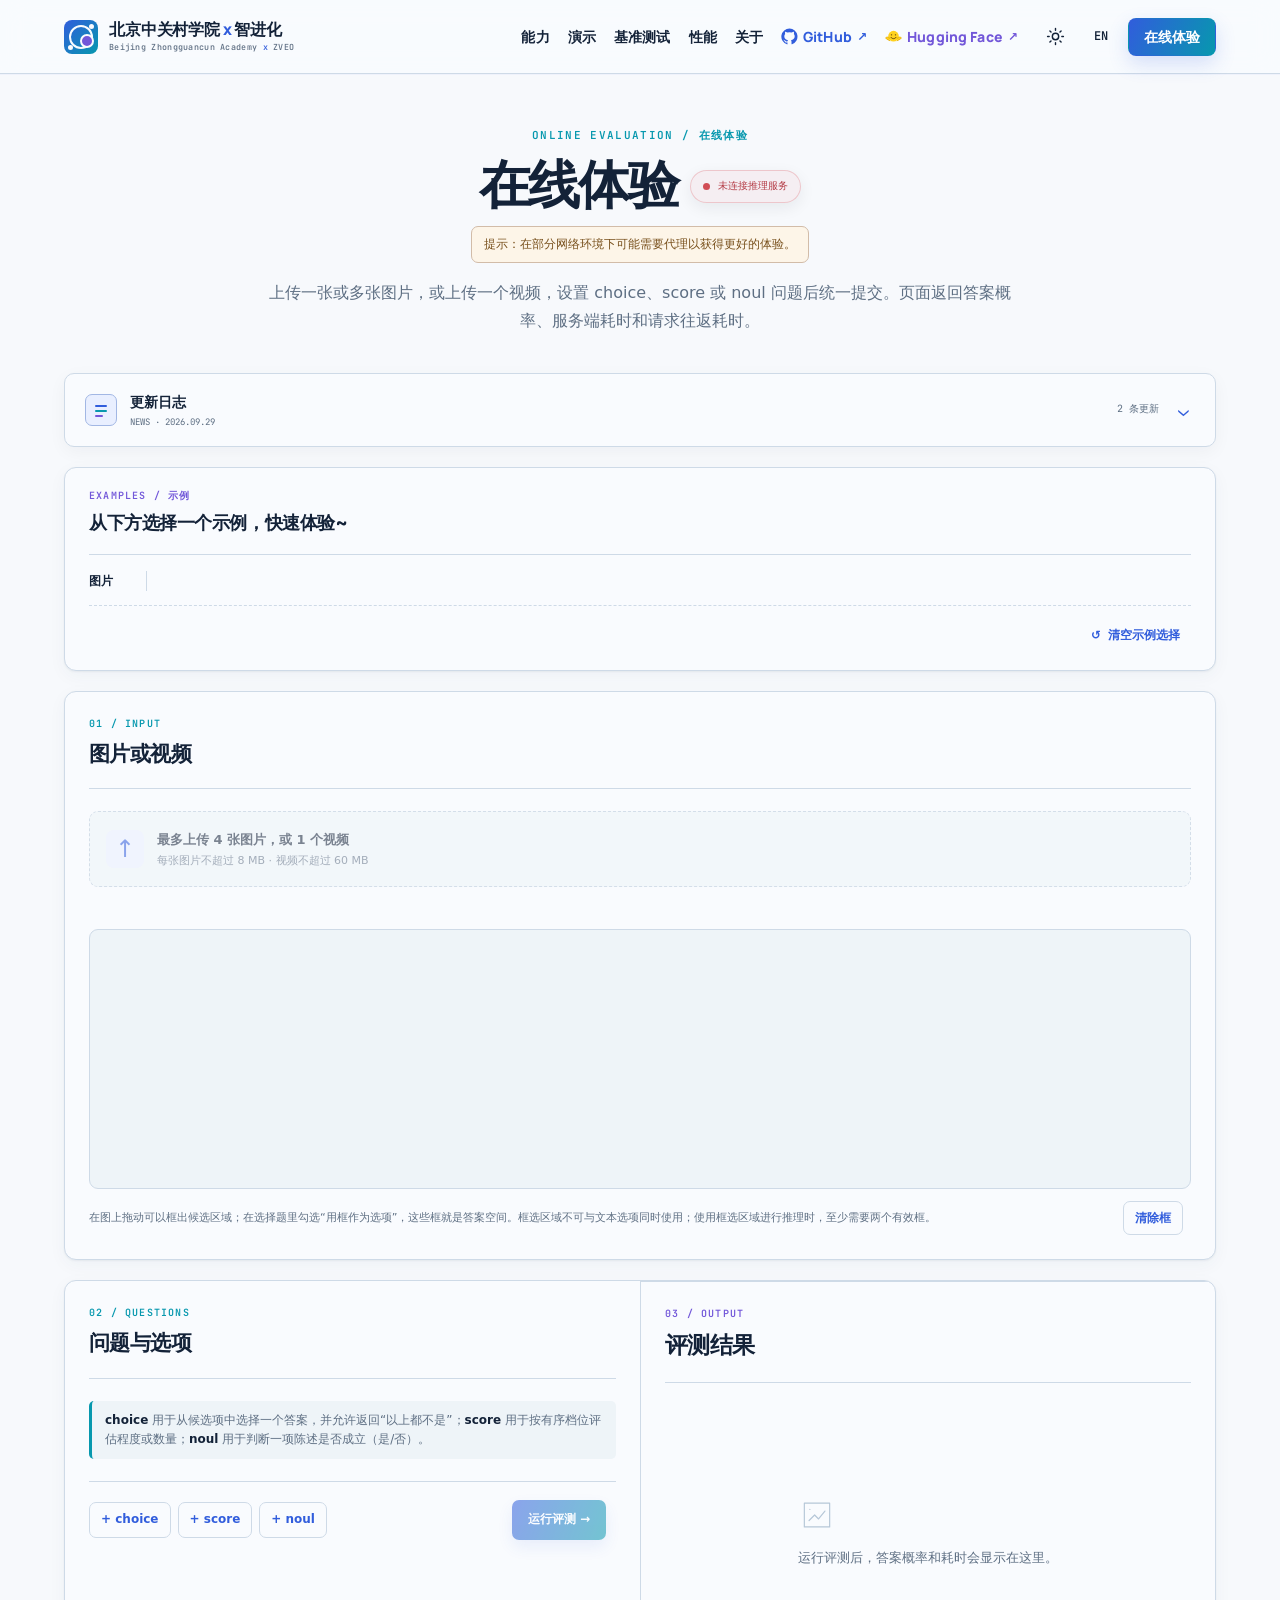
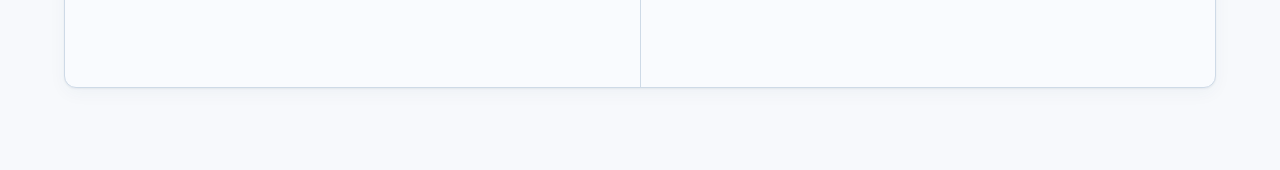
==== commit 2e0f8a4b: "feat: add collapsible demo changelog" ====
--- a/try.html
+++ b/try.html
@@ -54,6 +54,19 @@
 <p class="connection-tip" id="connectionTip" data-i18n="connection_tip" role="status" hidden>Tip: In some network environments, a proxy may be needed for a better experience.</p>
 <p class="lead" data-i18n="lead">Upload one or more images, or a video, define choice, score or noul questions, and submit them together. The page returns the answer probabilities and measured latency.</p>
 </div>
+<details class="update-log">
+  <summary>
+    <span class="update-log-heading"><span class="update-log-mark" aria-hidden="true"></span><span><strong data-i18n="news_h">更新日志</strong><small>NEWS · 2026.09.29</small></span></span>
+    <span class="update-log-meta"><span data-i18n="news_count">2 条更新</span><span class="update-log-chevron" aria-hidden="true">⌄</span></span>
+  </summary>
+  <div class="update-log-body">
+    <time datetime="2026-09-29">2026.09.29</time>
+    <ol>
+      <li><span aria-hidden="true">01</span><p data-i18n="news_model">在线体验模型切换到 OmniJev-v1.1 4B 版本。</p></li>
+      <li><span aria-hidden="true">02</span><p data-i18n="news_media">支持多图片推理，将预处理放置用户侧，优化推理体验。</p></li>
+    </ol>
+  </div>
+</details>
 <section class="example-picker" aria-labelledby="examples-heading">
   <div class="example-picker-head"><p class="eyebrow">EXAMPLES / 示例</p><h2 id="examples-heading" data-i18n="examples_h">Choose an example below for a quick demo</h2></div>
   <div class="example-picker-options"><div class="presets" id="presets"></div><div class="presets" id="examples"></div></div>
@@ -95,6 +108,7 @@
 var I18N={
  en:{nav_home:"Home",nav_benchmarks:"Benchmarks",nav_try:"Online use",
   title:"Online evaluation", results_h:"Evaluation results", result_empty:"Results will appear here after an evaluation.", running:"Evaluating the current questions…", checking:"connecting to service…", connection_tip:"Tip: In some network environments, a proxy may be needed for a better experience.",
+  news_h:"Changelog", news_count:"2 updates", news_model:"The online demo now runs OmniJev-v1.1 4B.", news_media:"Multi-image inference is now supported, with preprocessing moved to the browser for a faster, more efficient experience.",
   lead:"Upload one or more images, or a video, define choice, score or noul questions, and submit them together. The page returns the answer probabilities and measured latency.",
   draw_hint:"Drag on an image to draw candidate regions; tick “use regions” on a choice question to make them the answer space. Drawn regions cannot be used together with text options, and inference requires at least two valid regions.",
   examples_h:"Choose an example below for a quick demo", input_h:"Images or video", questions_h:"Questions and options", upload_h:"Upload up to 4 images, or one video", upload_note:"Each image up to 8 MB · one video up to 60 MB",
@@ -113,6 +127,7 @@
   tip:"Tip: English questions work best; Chinese usually works too."},
  zh:{nav_home:"首页",nav_benchmarks:"基准测试",nav_try:"在线体验",
   title:"在线体验", results_h:"评测结果", result_empty:"运行评测后，答案概率和耗时会显示在这里。", running:"正在评测当前问题…", checking:"正在连接服务…", connection_tip:"提示：在部分网络环境下可能需要代理以获得更好的体验。",
+  news_h:"更新日志", news_count:"2 条更新", news_model:"在线体验模型切换到 OmniJev-v1.1 4B 版本。", news_media:"支持多图片推理，将预处理放置用户侧，优化推理体验。",
   lead:"上传一张或多张图片，或上传一个视频，设置 choice、score 或 noul 问题后统一提交。页面返回答案概率、服务端耗时和请求往返耗时。",
   draw_hint:"在图上拖动可以框出候选区域；在选择题里勾选“用框作为选项”，这些框就是答案空间。框选区域不可与文本选项同时使用；使用框选区域进行推理时，至少需要两个有效框。",
   examples_h:"从下方选择一个示例，快速体验~", input_h:"图片或视频", questions_h:"问题与选项", upload_h:"最多上传 4 张图片，或 1 个视频", upload_note:"每张图片不超过 8 MB · 视频不超过 60 MB",
@@ -153,7 +168,7 @@
   if(!e.classList.contains('ready')&&!e.classList.contains('loading')){e.className='service-status loading';e.textContent=T('checking');}
   fetch(apiUrl('/api/status'),{signal:controller.signal}).then(function(r){if(!r.ok)throw new Error('status '+r.status);return r.json();}).then(function(s){clearTimeout(timeout);
     if(s.error){e.className='service-status error';e.textContent='error: '+String(s.error).slice(0,60);setServiceReady(false);setConnectionTip(true);return;}
-    if(s.ready){e.className='service-status ready';e.textContent=T('ready')+(s.model?(' · '+s.model):'')+(s.queue?(' · '+s.queue+' '+T('queued')):'');setServiceReady(true);setConnectionTip(false);}
+    if(s.ready){e.className='service-status ready';e.textContent=T('ready');setServiceReady(true);setConnectionTip(false);}
     else{e.className='service-status loading';e.textContent=T('loading')+' … '+Math.round(s.loading_s||0)+' s';setServiceReady(false);setTimeout(status,4000);}
   }).catch(function(){clearTimeout(timeout);e.className='service-status error';e.textContent=LANG==='zh'?'未连接推理服务':'inference server unavailable';setServiceReady(false);setConnectionTip(true);});}
 function renderChips(){
--- a/try.css
+++ b/try.css
@@ -12,6 +12,30 @@
 .try-page .connection-tip[hidden] { display:none }
 .try-page .service-status.loading::before { width:9px; height:9px; border:2px solid color-mix(in srgb,var(--amber) 28%,var(--border)); border-top-color:var(--amber); background:transparent; animation:service-spin .75s linear infinite }
 @keyframes service-spin { to { transform:rotate(360deg) } }
+.try-page .update-log { margin:0 0 20px; overflow:hidden; border:1px solid var(--border); border-radius:10px; background:var(--bg); box-shadow:0 5px 18px rgba(14,30,48,.045) }
+.try-page .update-log summary { display:flex; align-items:center; justify-content:space-between; gap:20px; min-height:72px; padding:15px 20px; cursor:pointer; list-style:none; user-select:none; transition:background .15s }
+.try-page .update-log summary::-webkit-details-marker { display:none }
+.try-page .update-log summary:hover { background:var(--bg-alt) }
+.try-page .update-log summary:focus-visible { outline:2px solid var(--accent); outline-offset:-3px }
+.try-page .update-log-heading { display:flex; align-items:center; gap:13px; min-width:0 }
+.try-page .update-log-heading>span:last-child { display:grid; gap:2px }
+.try-page .update-log-heading strong { color:var(--fg); font-family:var(--font-heading); font-size:14px; font-weight:800 }
+.try-page .update-log-heading small { color:var(--muted); font-family:var(--font-mono); font-size:9px; letter-spacing:0 }
+.try-page .update-log-mark { position:relative; width:32px; height:32px; flex:none; border:1px solid color-mix(in srgb,var(--accent) 28%,var(--border)); border-radius:7px; background:var(--accent-soft) }
+.try-page .update-log-mark::before,.try-page .update-log-mark::after { position:absolute; left:9px; width:12px; height:2px; border-radius:2px; background:var(--accent); content:"" }
+.try-page .update-log-mark::before { top:10px; box-shadow:0 5px 0 var(--cyan) }
+.try-page .update-log-mark::after { top:20px; width:8px; background:var(--violet) }
+.try-page .update-log-meta { display:flex; align-items:center; gap:12px; flex:none; color:var(--muted); font-family:var(--font-mono); font-size:10px }
+.try-page .update-log-chevron { display:grid; place-items:center; width:24px; height:24px; color:var(--accent); font-size:18px; line-height:1; transition:transform .2s }
+.try-page .update-log[open] .update-log-chevron { transform:rotate(180deg) }
+.try-page .update-log-body { display:grid; grid-template-columns:126px minmax(0,1fr); gap:24px; padding:20px; border-top:1px solid var(--border); background:linear-gradient(110deg,color-mix(in srgb,var(--accent-soft) 42%,var(--bg)),var(--bg) 48%,color-mix(in srgb,var(--cyan-soft) 34%,var(--bg))) }
+.try-page .update-log-body>time { padding-top:3px; color:var(--accent); font-family:var(--font-mono); font-size:11px; font-weight:700; font-variant-numeric:tabular-nums }
+.try-page .update-log-body ol { display:grid; gap:0; margin:0; padding:0; list-style:none }
+.try-page .update-log-body li { display:grid; grid-template-columns:34px minmax(0,1fr); gap:12px; align-items:start; padding:0 0 17px; border-bottom:1px solid color-mix(in srgb,var(--border) 75%,transparent) }
+.try-page .update-log-body li+li { padding-top:17px }
+.try-page .update-log-body li:last-child { padding-bottom:0; border-bottom:0 }
+.try-page .update-log-body li>span { color:var(--violet); font-family:var(--font-mono); font-size:10px; font-weight:700 }
+.try-page .update-log-body p { margin:0; color:var(--fg); font-size:13px; line-height:1.65 }
 .try-page .example-picker { margin-bottom:20px; padding:20px 24px; border:1px solid var(--border); border-radius:12px; background:var(--bg); box-shadow:var(--card-shadow) }
 .try-page .example-picker-head .eyebrow { margin:0 0 4px; color:var(--violet); font-size:10px }
 .try-page .example-picker-head h2 { margin:0; font-family:var(--font-heading); font-size:18px; font-weight:800; letter-spacing:-.025em }
@@ -102,4 +126,4 @@
 .try-page .bar.top i { background:var(--success) }
 .try-page .busy,.try-page .err { margin:12px 0; font-size:12px }
 @media (max-width:980px) { .try-page .workbench-pane { grid-template-columns:1fr }.try-page .result-pane { border-top:1px solid var(--border); border-left:0 }.try-page .answer-grid { grid-template-columns:1fr } }
-@media (max-width:720px) { .try-main { width:min(100% - 32px,1152px); padding-top:106px }.try-intro { margin-bottom:26px }.try-intro .lead { font-size:14px }.try-page .example-picker { padding:17px }.try-page .pane { padding:17px }.try-page .workbench-pane { padding:0 }.try-page .questions-pane,.try-page .result-pane { padding:17px }.try-page .pane-head h2 { font-size:18px }.try-page #shot { max-height:500px }.try-page .question-actions button.primary { width:100% }.try-page .result-head { display:grid; gap:8px }.try-page .result-meta { text-align:left } }
+@media (max-width:720px) { .try-main { width:min(100% - 32px,1152px); padding-top:106px }.try-intro { margin-bottom:26px }.try-intro .lead { font-size:14px }.try-page .update-log summary { min-height:66px; padding:13px 15px }.try-page .update-log-meta>span:first-child { display:none }.try-page .update-log-body { grid-template-columns:1fr; gap:13px; padding:17px 15px }.try-page .update-log-body>time { padding:0 }.try-page .example-picker { padding:17px }.try-page .pane { padding:17px }.try-page .workbench-pane { padding:0 }.try-page .questions-pane,.try-page .result-pane { padding:17px }.try-page .pane-head h2 { font-size:18px }.try-page #shot { max-height:500px }.try-page .question-actions button.primary { width:100% }.try-page .result-head { display:grid; gap:8px }.try-page .result-meta { text-align:left } }
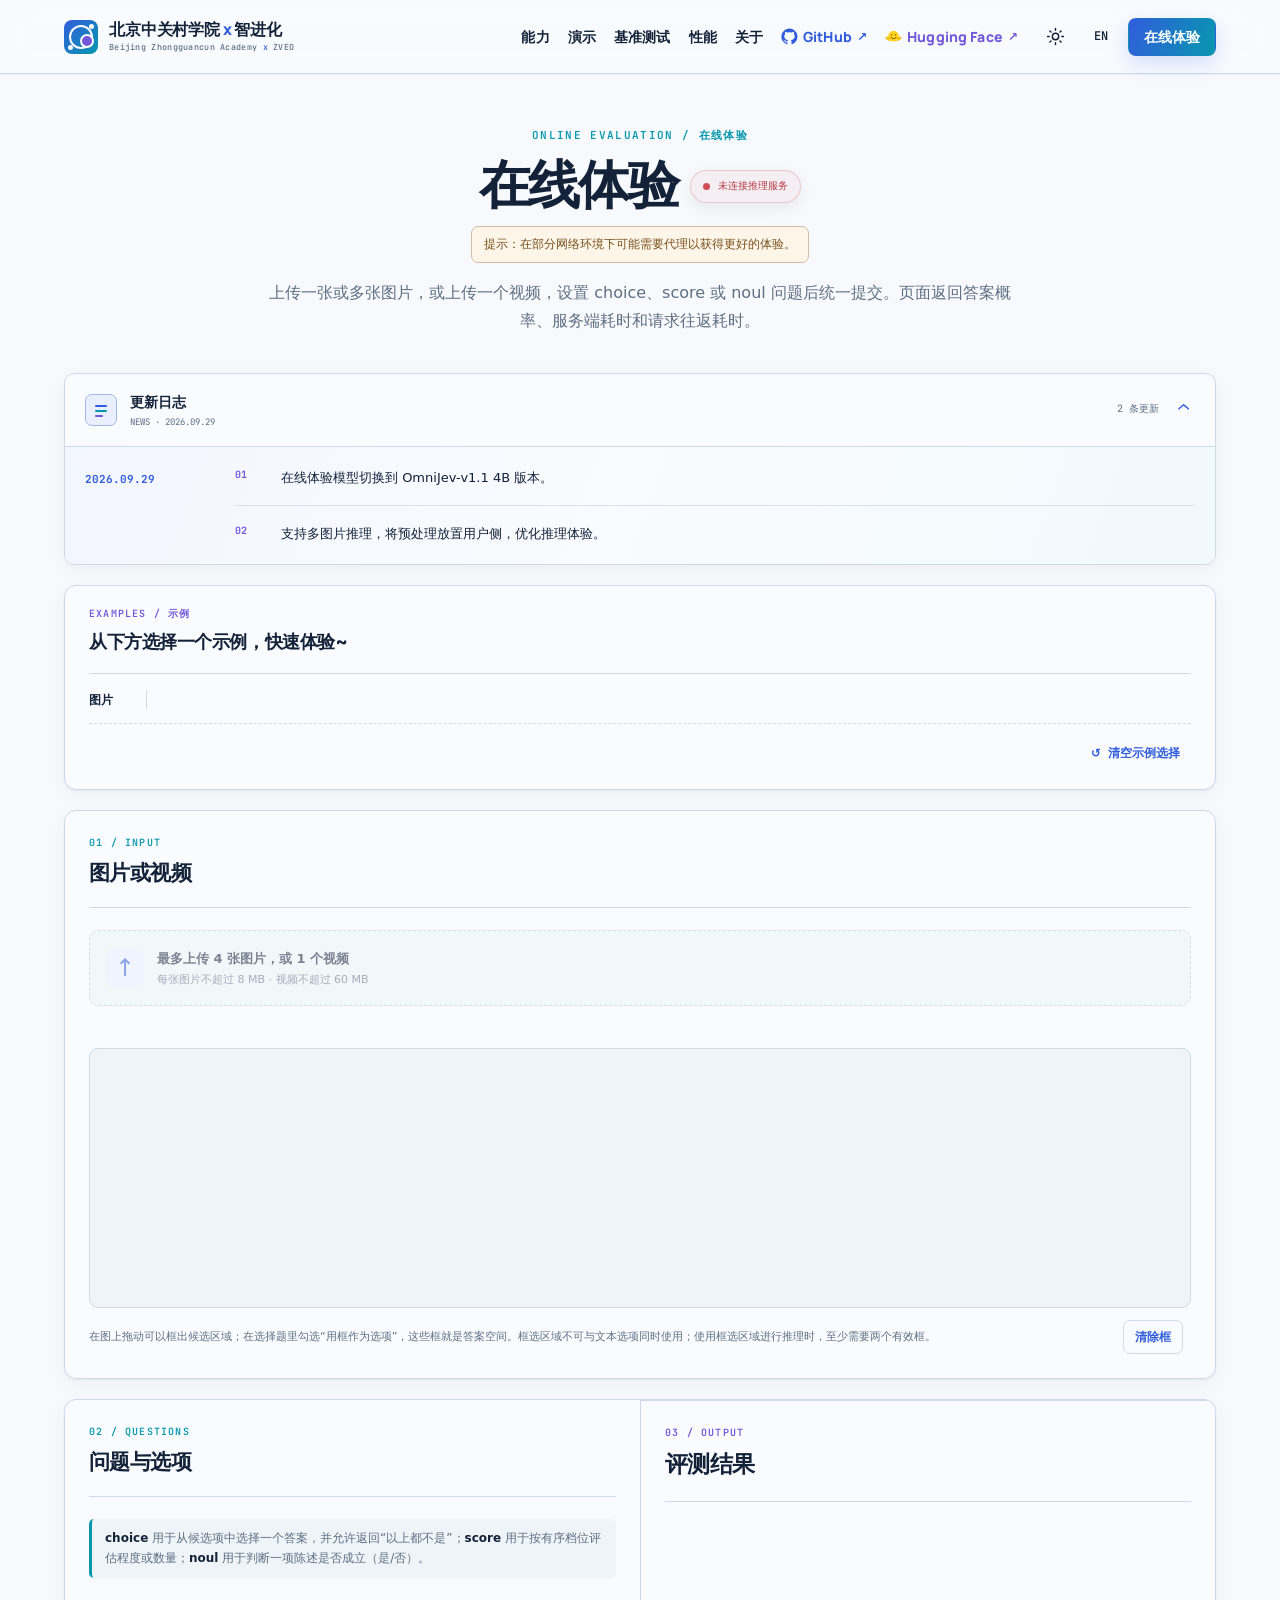
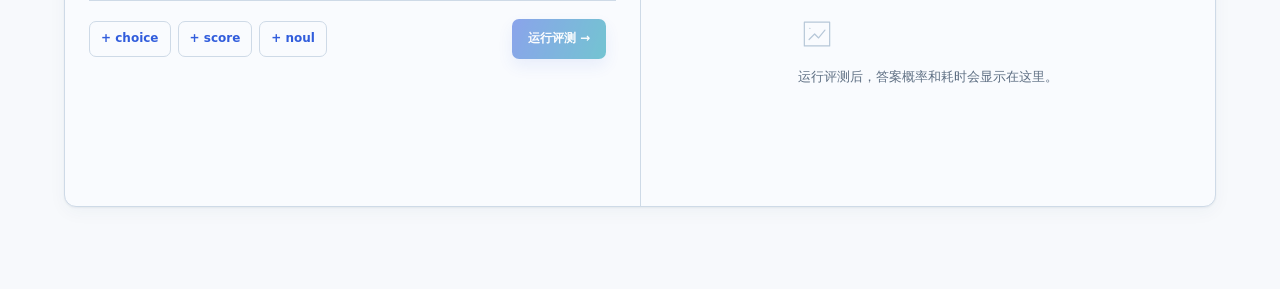
==== commit f0d954ae: "fix: show latest changelog by default" ====
--- a/try.html
+++ b/try.html
@@ -54,7 +54,7 @@
 <p class="connection-tip" id="connectionTip" data-i18n="connection_tip" role="status" hidden>Tip: In some network environments, a proxy may be needed for a better experience.</p>
 <p class="lead" data-i18n="lead">Upload one or more images, or a video, define choice, score or noul questions, and submit them together. The page returns the answer probabilities and measured latency.</p>
 </div>
-<details class="update-log">
+<details class="update-log" open>
   <summary>
     <span class="update-log-heading"><span class="update-log-mark" aria-hidden="true"></span><span><strong data-i18n="news_h">更新日志</strong><small>NEWS · 2026.09.29</small></span></span>
     <span class="update-log-meta"><span data-i18n="news_count">2 条更新</span><span class="update-log-chevron" aria-hidden="true">⌄</span></span>
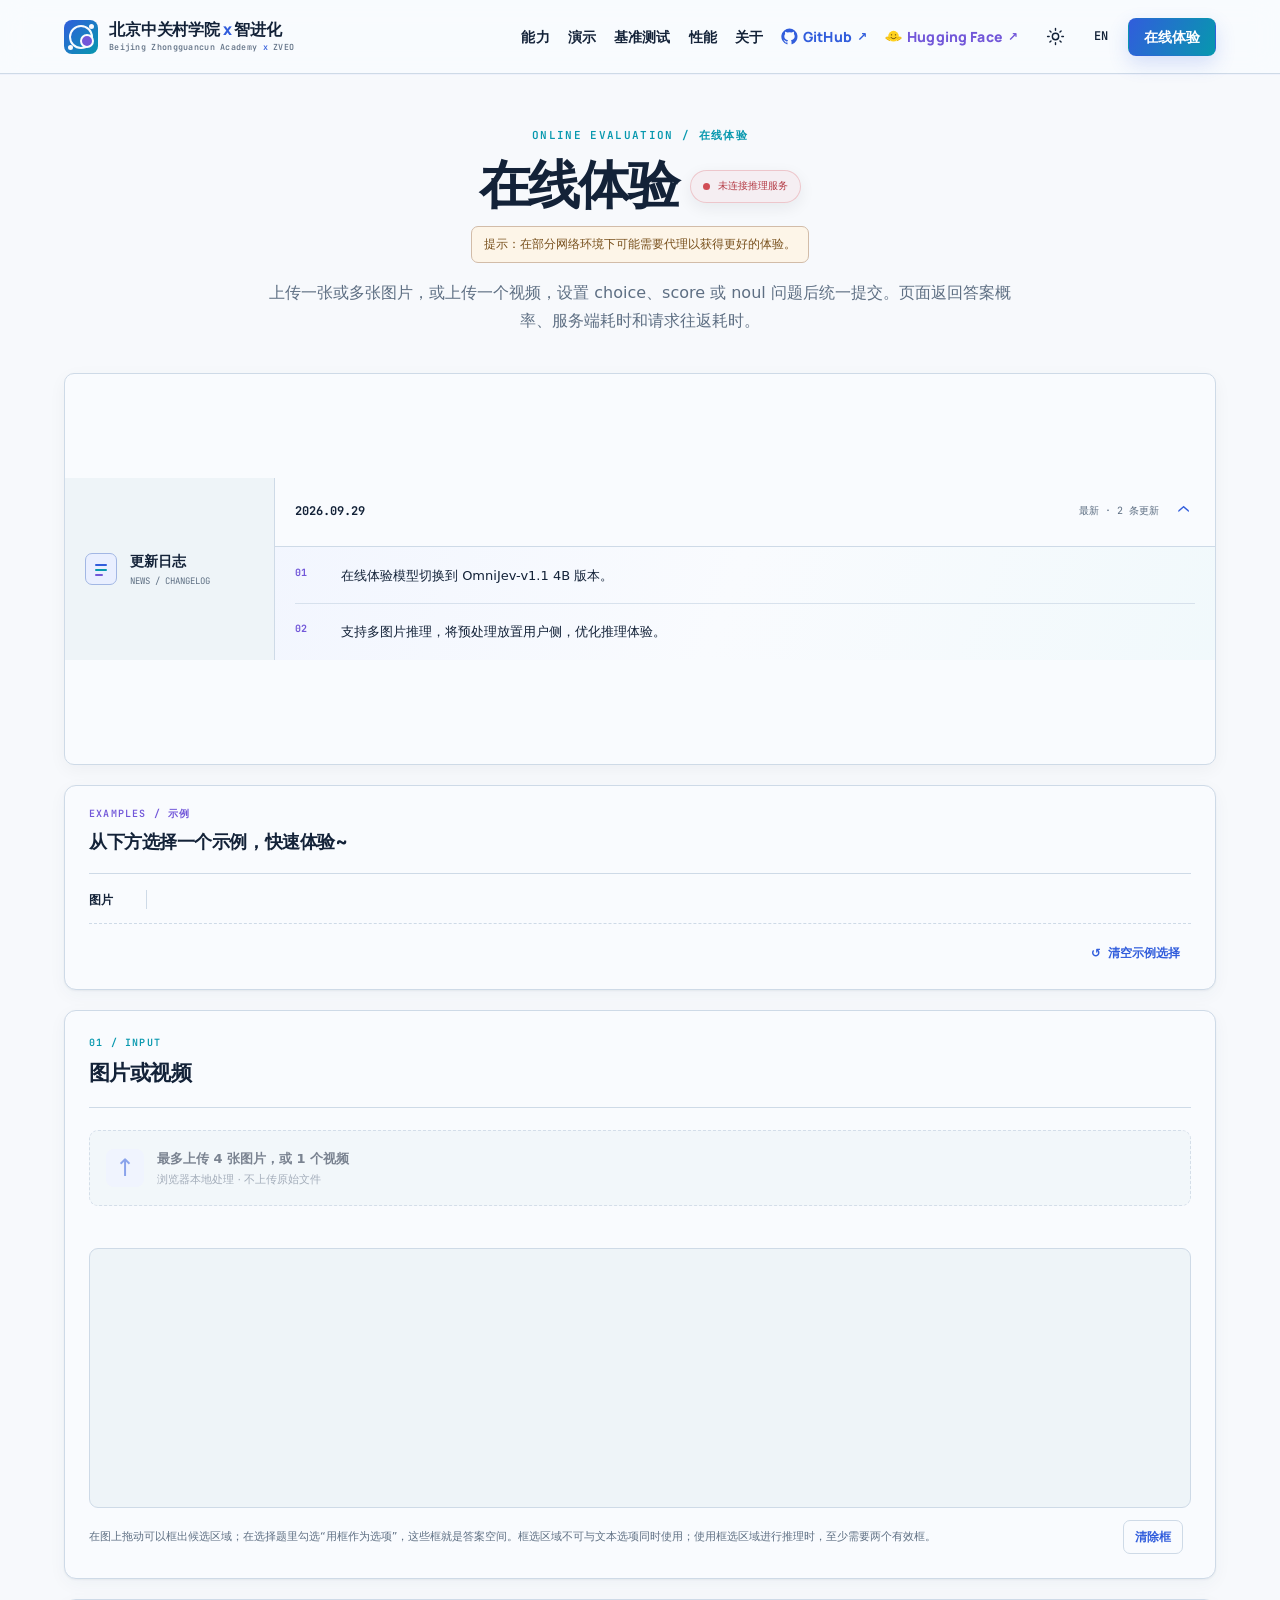
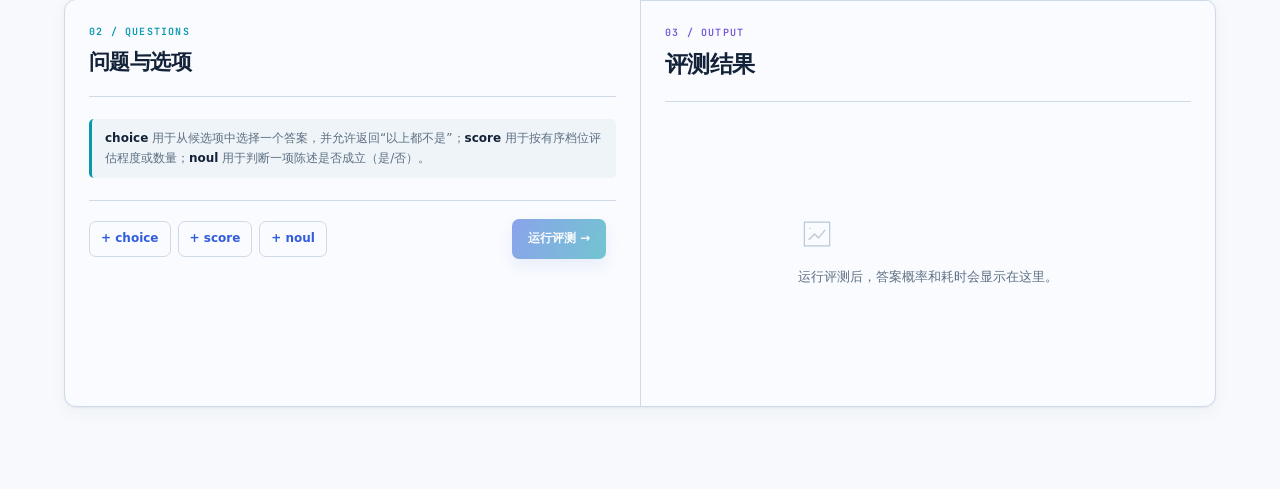
==== commit ae2b4651: "refactor: group changelog releases and lift source size caps" ====
--- a/try.html
+++ b/try.html
@@ -54,19 +54,20 @@
 <p class="connection-tip" id="connectionTip" data-i18n="connection_tip" role="status" hidden>Tip: In some network environments, a proxy may be needed for a better experience.</p>
 <p class="lead" data-i18n="lead">Upload one or more images, or a video, define choice, score or noul questions, and submit them together. The page returns the answer probabilities and measured latency.</p>
 </div>
-<details class="update-log" open>
-  <summary>
-    <span class="update-log-heading"><span class="update-log-mark" aria-hidden="true"></span><span><strong data-i18n="news_h">更新日志</strong><small>NEWS · 2026.09.29</small></span></span>
-    <span class="update-log-meta"><span data-i18n="news_count">2 条更新</span><span class="update-log-chevron" aria-hidden="true">⌄</span></span>
-  </summary>
-  <div class="update-log-body">
-    <time datetime="2026-09-29">2026.09.29</time>
-    <ol>
-      <li><span aria-hidden="true">01</span><p data-i18n="news_model">在线体验模型切换到 OmniJev-v1.1 4B 版本。</p></li>
-      <li><span aria-hidden="true">02</span><p data-i18n="news_media">支持多图片推理，将预处理放置用户侧，优化推理体验。</p></li>
-    </ol>
+<section class="update-log" aria-labelledby="update-log-title">
+  <header class="update-log-heading"><span class="update-log-mark" aria-hidden="true"></span><span><strong id="update-log-title" data-i18n="news_h">更新日志</strong><small>NEWS / CHANGELOG</small></span></header>
+  <div class="update-log-releases">
+    <details class="update-log-release" open>
+      <summary><time datetime="2026-09-29">2026.09.29</time><span class="update-log-meta"><span data-i18n="news_latest">最新 · 2 条更新</span><span class="update-log-chevron" aria-hidden="true">⌄</span></span></summary>
+      <div class="update-log-body">
+        <ol>
+          <li><span aria-hidden="true">01</span><p data-i18n="news_model">在线体验模型切换到 OmniJev-v1.1 4B 版本。</p></li>
+          <li><span aria-hidden="true">02</span><p data-i18n="news_media">支持多图片推理，将预处理放置用户侧，优化推理体验。</p></li>
+        </ol>
+      </div>
+    </details>
   </div>
-</details>
+</section>
 <section class="example-picker" aria-labelledby="examples-heading">
   <div class="example-picker-head"><p class="eyebrow">EXAMPLES / 示例</p><h2 id="examples-heading" data-i18n="examples_h">Choose an example below for a quick demo</h2></div>
   <div class="example-picker-options"><div class="presets" id="presets"></div><div class="presets" id="examples"></div></div>
@@ -108,10 +109,10 @@
 var I18N={
  en:{nav_home:"Home",nav_benchmarks:"Benchmarks",nav_try:"Online use",
   title:"Online evaluation", results_h:"Evaluation results", result_empty:"Results will appear here after an evaluation.", running:"Evaluating the current questions…", checking:"connecting to service…", connection_tip:"Tip: In some network environments, a proxy may be needed for a better experience.",
-  news_h:"Changelog", news_count:"2 updates", news_model:"The online demo now runs OmniJev-v1.1 4B.", news_media:"Multi-image inference is now supported, with preprocessing moved to the browser for a faster, more efficient experience.",
+  news_h:"Changelog", news_latest:"Latest · 2 updates", news_model:"The online demo now runs OmniJev-v1.1 4B.", news_media:"Multi-image inference is now supported, with preprocessing moved to the browser for a faster, more efficient experience.",
   lead:"Upload one or more images, or a video, define choice, score or noul questions, and submit them together. The page returns the answer probabilities and measured latency.",
   draw_hint:"Drag on an image to draw candidate regions; tick “use regions” on a choice question to make them the answer space. Drawn regions cannot be used together with text options, and inference requires at least two valid regions.",
-  examples_h:"Choose an example below for a quick demo", input_h:"Images or video", questions_h:"Questions and options", upload_h:"Upload up to 4 images, or one video", upload_note:"Each image up to 8 MB · one video up to 60 MB",
+  examples_h:"Choose an example below for a quick demo", input_h:"Images or video", questions_h:"Questions and options", upload_h:"Upload up to 4 images, or one video", upload_note:"Processed locally · source files are not uploaded",
   clear:"clear regions", ask:"Run evaluation →", images:"Images", videos:"Videos", clear_example:"Clear example selection",
   ph_instr:"What should the model judge? (English works best)", ph_opts:"options, comma separated", ph_levels:"ordered levels, comma separated",
   useboxes:"use the drawn regions as the options", noul_hint:"a statement about what is shown → one probability that it is true",
@@ -120,17 +121,17 @@
   nudge:"This reads like a question with several answers. Make it a choice and list the options:", switch:"switch to choice",
   loading:"model loading", ready:"ready", queued:"queued", preparing:"sampling 16 video frames locally…", preparing_preset:"loading the prepared video frames…", preparing_image:"processing image locally…", preparing_images:"processing images into a numbered panel…",
   vidnote:function(d,p){return "video · 16 frames over "+d+" s, sampled in "+p+" s · this is what the model sees";},
-  need_q:"Write at least one question (choice and score need two or more options).", unsupported_file:"Unsupported file. Use PNG, JPEG, WebP, GIF, BMP, MP4, WebM, MOV, or M4V.", empty_file:"A selected file is empty.", image_large:"Each image must be 8 MB or smaller.", video_large:"Video larger than 60 MB.", invalid_image:"An image is corrupt or cannot be decoded.", invalid_video:"The file content is not a supported video.", read_failed:"Could not read the selected file.", too_many_images:"Select at most 4 images.", mixed_media:"Select either up to 4 images or one video, not both.", multi_note:function(n){return n+" images · locally composed and uploaded as one numbered panel · this is what the model sees";}, upload_cost:"The first inference caches the image inputs and may take additional time.", uploading:"Uploading image inputs for their first run…",
+  need_q:"Write at least one question (choice and score need two or more options).", unsupported_file:"Unsupported file. Use PNG, JPEG, WebP, GIF, BMP, MP4, WebM, MOV, or M4V.", empty_file:"A selected file is empty.", invalid_image:"An image is corrupt, too large to decode safely, or unsupported by this browser.", invalid_video:"The video is corrupt, too large to decode safely, or unsupported by this browser.", read_failed:"Could not read the selected file.", too_many_images:"Select at most 4 images.", mixed_media:"Select either up to 4 images or one video, not both.", multi_note:function(n){return n+" images · locally composed and uploaded as one numbered panel · this is what the model sees";}, upload_cost:"The first inference caches the image inputs and may take additional time.", uploading:"Uploading image inputs for their first run…",
   res_head:function(n,ms,rt){return n+" question"+(n>1?"s":"")+" · one pass · server "+ms+" ms · round trip "+rt+" ms";},
   conf:"confidence", renorm:"probabilities were renormalised", abst:"none of the above", yes:"yes", no:"no",
   flat:"flat distribution: the model is saying it does not know",
   tip:"Tip: English questions work best; Chinese usually works too."},
  zh:{nav_home:"首页",nav_benchmarks:"基准测试",nav_try:"在线体验",
   title:"在线体验", results_h:"评测结果", result_empty:"运行评测后，答案概率和耗时会显示在这里。", running:"正在评测当前问题…", checking:"正在连接服务…", connection_tip:"提示：在部分网络环境下可能需要代理以获得更好的体验。",
-  news_h:"更新日志", news_count:"2 条更新", news_model:"在线体验模型切换到 OmniJev-v1.1 4B 版本。", news_media:"支持多图片推理，将预处理放置用户侧，优化推理体验。",
+  news_h:"更新日志", news_latest:"最新 · 2 条更新", news_model:"在线体验模型切换到 OmniJev-v1.1 4B 版本。", news_media:"支持多图片推理，将预处理放置用户侧，优化推理体验。",
   lead:"上传一张或多张图片，或上传一个视频，设置 choice、score 或 noul 问题后统一提交。页面返回答案概率、服务端耗时和请求往返耗时。",
   draw_hint:"在图上拖动可以框出候选区域；在选择题里勾选“用框作为选项”，这些框就是答案空间。框选区域不可与文本选项同时使用；使用框选区域进行推理时，至少需要两个有效框。",
-  examples_h:"从下方选择一个示例，快速体验~", input_h:"图片或视频", questions_h:"问题与选项", upload_h:"最多上传 4 张图片，或 1 个视频", upload_note:"每张图片不超过 8 MB · 视频不超过 60 MB",
+  examples_h:"从下方选择一个示例，快速体验~", input_h:"图片或视频", questions_h:"问题与选项", upload_h:"最多上传 4 张图片，或 1 个视频", upload_note:"浏览器本地处理 · 不上传原始文件",
   clear:"清除框", ask:"运行评测 →", images:"图片", videos:"视频", clear_example:"清空示例选择",
   ph_instr:"让模型判断什么？（英文效果最好）", ph_opts:"选项，用逗号分隔", ph_levels:"有序档位，用逗号分隔",
   useboxes:"用画出的框作为选项", noul_hint:"对画面的一句陈述 → 它为真的概率",
@@ -139,7 +140,7 @@
   nudge:"这看起来是有多个答案的问题，应该用 choice 并列出选项：", switch:"改成 choice",
   loading:"模型加载中", ready:"已就绪", queued:"排队", preparing:"正在本地抽取视频的 16 帧…", preparing_preset:"正在加载预设视频的帧拼图…", preparing_image:"正在本地处理图片…", preparing_images:"正在将多张图片合成为编号拼板…",
   vidnote:function(d,p){return "视频 · 全长 "+d+" 秒抽 16 帧，用时 "+p+" 秒 · 模型看到的就是这张图";},
-  need_q:"至少写一个问题（选择题和评分题需要两个以上选项）。", unsupported_file:"不支持该文件。请使用 PNG、JPEG、WebP、GIF、BMP、MP4、WebM、MOV 或 M4V。", empty_file:"所选文件中有空文件。", image_large:"每张图片不能超过 8 MB。", video_large:"视频不能超过 60 MB。", invalid_image:"有图片已损坏或无法解码。", invalid_video:"文件内容不是可支持的视频。", read_failed:"无法读取所选文件。", too_many_images:"最多选择 4 张图片。", mixed_media:"请选择最多 4 张图片，或单独选择 1 个视频，不能混合上传。", multi_note:function(n){return n+" 张图片 · 已在本地合成并仅上传一张编号拼板 · 模型看到的就是这张拼板";}, upload_cost:"首次推理需为图片输入建立缓存，可能会产生额外的耗时。", uploading:"正在为图片输入建立缓存…",
+  need_q:"至少写一个问题（选择题和评分题需要两个以上选项）。", unsupported_file:"不支持该文件。请使用 PNG、JPEG、WebP、GIF、BMP、MP4、WebM、MOV 或 M4V。", empty_file:"所选文件中有空文件。", invalid_image:"图片已损坏、尺寸过大而无法安全解码，或当前浏览器不支持。", invalid_video:"视频已损坏、尺寸过大而无法安全解码，或当前浏览器不支持。", read_failed:"无法读取所选文件。", too_many_images:"最多选择 4 张图片。", mixed_media:"请选择最多 4 张图片，或单独选择 1 个视频，不能混合上传。", multi_note:function(n){return n+" 张图片 · 已在本地合成并仅上传一张编号拼板 · 模型看到的就是这张拼板";}, upload_cost:"首次推理需为图片输入建立缓存，可能会产生额外的耗时。", uploading:"正在为图片输入建立缓存…",
   res_head:function(n,ms,rt){return n+" 个问题 · 一次前向 · 服务端 "+ms+" ms · 往返 "+rt+" ms";},
   conf:"置信度", renorm:"概率被重新归一化", abst:"以上都不是", yes:"是", no:"否",
   flat:"分布很平：模型在表示它不知道",
@@ -255,8 +256,6 @@
   var videos=kinds.filter(function(kind){return kind==='video';}).length;
   if(videos&&(files.length!==1||videos!==1)){rejectFile(T('mixed_media'));return;}
   if(!videos&&files.length>4){rejectFile(T('too_many_images'));return;}
-  if(!videos&&files.some(function(file){return file.size>8*1024*1024;})){rejectFile(T('image_large'));return;}
-  if(videos&&files[0].size>60*1024*1024){rejectFile(T('video_large'));return;}
   var targets=files.map(normalizedFile);
   if(videos){document.getElementById('imgnote').textContent=files[0].name;validateVideo(targets[0]).then(function(){if(request!==mediaVersion)return;blankQuestions();prepVideo(targets[0]);}).catch(function(e){if(request===mediaVersion)rejectFile(e.message||T('unsupported_file'));});return;}
   var pr=document.getElementById('prep');pr.style.display='block';pr.className='busy';pr.textContent=T(files.length>1?'preparing_images':'preparing_image');document.getElementById('ask').disabled=true;
--- a/try.css
+++ b/try.css
@@ -12,12 +12,8 @@
 .try-page .connection-tip[hidden] { display:none }
 .try-page .service-status.loading::before { width:9px; height:9px; border:2px solid color-mix(in srgb,var(--amber) 28%,var(--border)); border-top-color:var(--amber); background:transparent; animation:service-spin .75s linear infinite }
 @keyframes service-spin { to { transform:rotate(360deg) } }
-.try-page .update-log { margin:0 0 20px; overflow:hidden; border:1px solid var(--border); border-radius:10px; background:var(--bg); box-shadow:0 5px 18px rgba(14,30,48,.045) }
-.try-page .update-log summary { display:flex; align-items:center; justify-content:space-between; gap:20px; min-height:72px; padding:15px 20px; cursor:pointer; list-style:none; user-select:none; transition:background .15s }
-.try-page .update-log summary::-webkit-details-marker { display:none }
-.try-page .update-log summary:hover { background:var(--bg-alt) }
-.try-page .update-log summary:focus-visible { outline:2px solid var(--accent); outline-offset:-3px }
-.try-page .update-log-heading { display:flex; align-items:center; gap:13px; min-width:0 }
+.try-page .update-log { display:grid; grid-template-columns:210px minmax(0,1fr); margin:0 0 20px; overflow:hidden; border:1px solid var(--border); border-radius:10px; background:var(--bg); box-shadow:0 5px 18px rgba(14,30,48,.045) }
+.try-page .update-log-heading { display:flex; align-items:center; gap:13px; min-width:0; padding:17px 20px; border-right:1px solid var(--border); background:var(--bg-alt) }
 .try-page .update-log-heading>span:last-child { display:grid; gap:2px }
 .try-page .update-log-heading strong { color:var(--fg); font-family:var(--font-heading); font-size:14px; font-weight:800 }
 .try-page .update-log-heading small { color:var(--muted); font-family:var(--font-mono); font-size:9px; letter-spacing:0 }
@@ -25,11 +21,17 @@
 .try-page .update-log-mark::before,.try-page .update-log-mark::after { position:absolute; left:9px; width:12px; height:2px; border-radius:2px; background:var(--accent); content:"" }
 .try-page .update-log-mark::before { top:10px; box-shadow:0 5px 0 var(--cyan) }
 .try-page .update-log-mark::after { top:20px; width:8px; background:var(--violet) }
+.try-page .update-log-releases,.try-page .update-log-release { min-width:0 }
+.try-page .update-log-release+.update-log-release { border-top:1px solid var(--border) }
+.try-page .update-log-release summary { display:flex; align-items:center; justify-content:space-between; gap:20px; min-height:68px; padding:15px 20px; cursor:pointer; list-style:none; user-select:none; transition:background .15s }
+.try-page .update-log-release summary::-webkit-details-marker { display:none }
+.try-page .update-log-release summary:hover { background:var(--bg-alt) }
+.try-page .update-log-release summary:focus-visible { outline:2px solid var(--accent); outline-offset:-3px }
+.try-page .update-log-release summary time { color:var(--fg); font-family:var(--font-mono); font-size:12px; font-weight:700; font-variant-numeric:tabular-nums }
 .try-page .update-log-meta { display:flex; align-items:center; gap:12px; flex:none; color:var(--muted); font-family:var(--font-mono); font-size:10px }
 .try-page .update-log-chevron { display:grid; place-items:center; width:24px; height:24px; color:var(--accent); font-size:18px; line-height:1; transition:transform .2s }
-.try-page .update-log[open] .update-log-chevron { transform:rotate(180deg) }
-.try-page .update-log-body { display:grid; grid-template-columns:126px minmax(0,1fr); gap:24px; padding:20px; border-top:1px solid var(--border); background:linear-gradient(110deg,color-mix(in srgb,var(--accent-soft) 42%,var(--bg)),var(--bg) 48%,color-mix(in srgb,var(--cyan-soft) 34%,var(--bg))) }
-.try-page .update-log-body>time { padding-top:3px; color:var(--accent); font-family:var(--font-mono); font-size:11px; font-weight:700; font-variant-numeric:tabular-nums }
+.try-page .update-log-release[open] .update-log-chevron { transform:rotate(180deg) }
+.try-page .update-log-body { padding:18px 20px; border-top:1px solid var(--border); background:linear-gradient(110deg,color-mix(in srgb,var(--accent-soft) 42%,var(--bg)),var(--bg) 48%,color-mix(in srgb,var(--cyan-soft) 34%,var(--bg))) }
 .try-page .update-log-body ol { display:grid; gap:0; margin:0; padding:0; list-style:none }
 .try-page .update-log-body li { display:grid; grid-template-columns:34px minmax(0,1fr); gap:12px; align-items:start; padding:0 0 17px; border-bottom:1px solid color-mix(in srgb,var(--border) 75%,transparent) }
 .try-page .update-log-body li+li { padding-top:17px }
@@ -126,4 +128,4 @@
 .try-page .bar.top i { background:var(--success) }
 .try-page .busy,.try-page .err { margin:12px 0; font-size:12px }
 @media (max-width:980px) { .try-page .workbench-pane { grid-template-columns:1fr }.try-page .result-pane { border-top:1px solid var(--border); border-left:0 }.try-page .answer-grid { grid-template-columns:1fr } }
-@media (max-width:720px) { .try-main { width:min(100% - 32px,1152px); padding-top:106px }.try-intro { margin-bottom:26px }.try-intro .lead { font-size:14px }.try-page .update-log summary { min-height:66px; padding:13px 15px }.try-page .update-log-meta>span:first-child { display:none }.try-page .update-log-body { grid-template-columns:1fr; gap:13px; padding:17px 15px }.try-page .update-log-body>time { padding:0 }.try-page .example-picker { padding:17px }.try-page .pane { padding:17px }.try-page .workbench-pane { padding:0 }.try-page .questions-pane,.try-page .result-pane { padding:17px }.try-page .pane-head h2 { font-size:18px }.try-page #shot { max-height:500px }.try-page .question-actions button.primary { width:100% }.try-page .result-head { display:grid; gap:8px }.try-page .result-meta { text-align:left } }
+@media (max-width:720px) { .try-main { width:min(100% - 32px,1152px); padding-top:106px }.try-intro { margin-bottom:26px }.try-intro .lead { font-size:14px }.try-page .update-log { grid-template-columns:1fr }.try-page .update-log-heading { padding:13px 15px; border-right:0; border-bottom:1px solid var(--border) }.try-page .update-log-release summary { min-height:58px; padding:11px 15px }.try-page .update-log-body { padding:17px 15px }.try-page .example-picker { padding:17px }.try-page .pane { padding:17px }.try-page .workbench-pane { padding:0 }.try-page .questions-pane,.try-page .result-pane { padding:17px }.try-page .pane-head h2 { font-size:18px }.try-page #shot { max-height:500px }.try-page .question-actions button.primary { width:100% }.try-page .result-head { display:grid; gap:8px }.try-page .result-meta { text-align:left } }
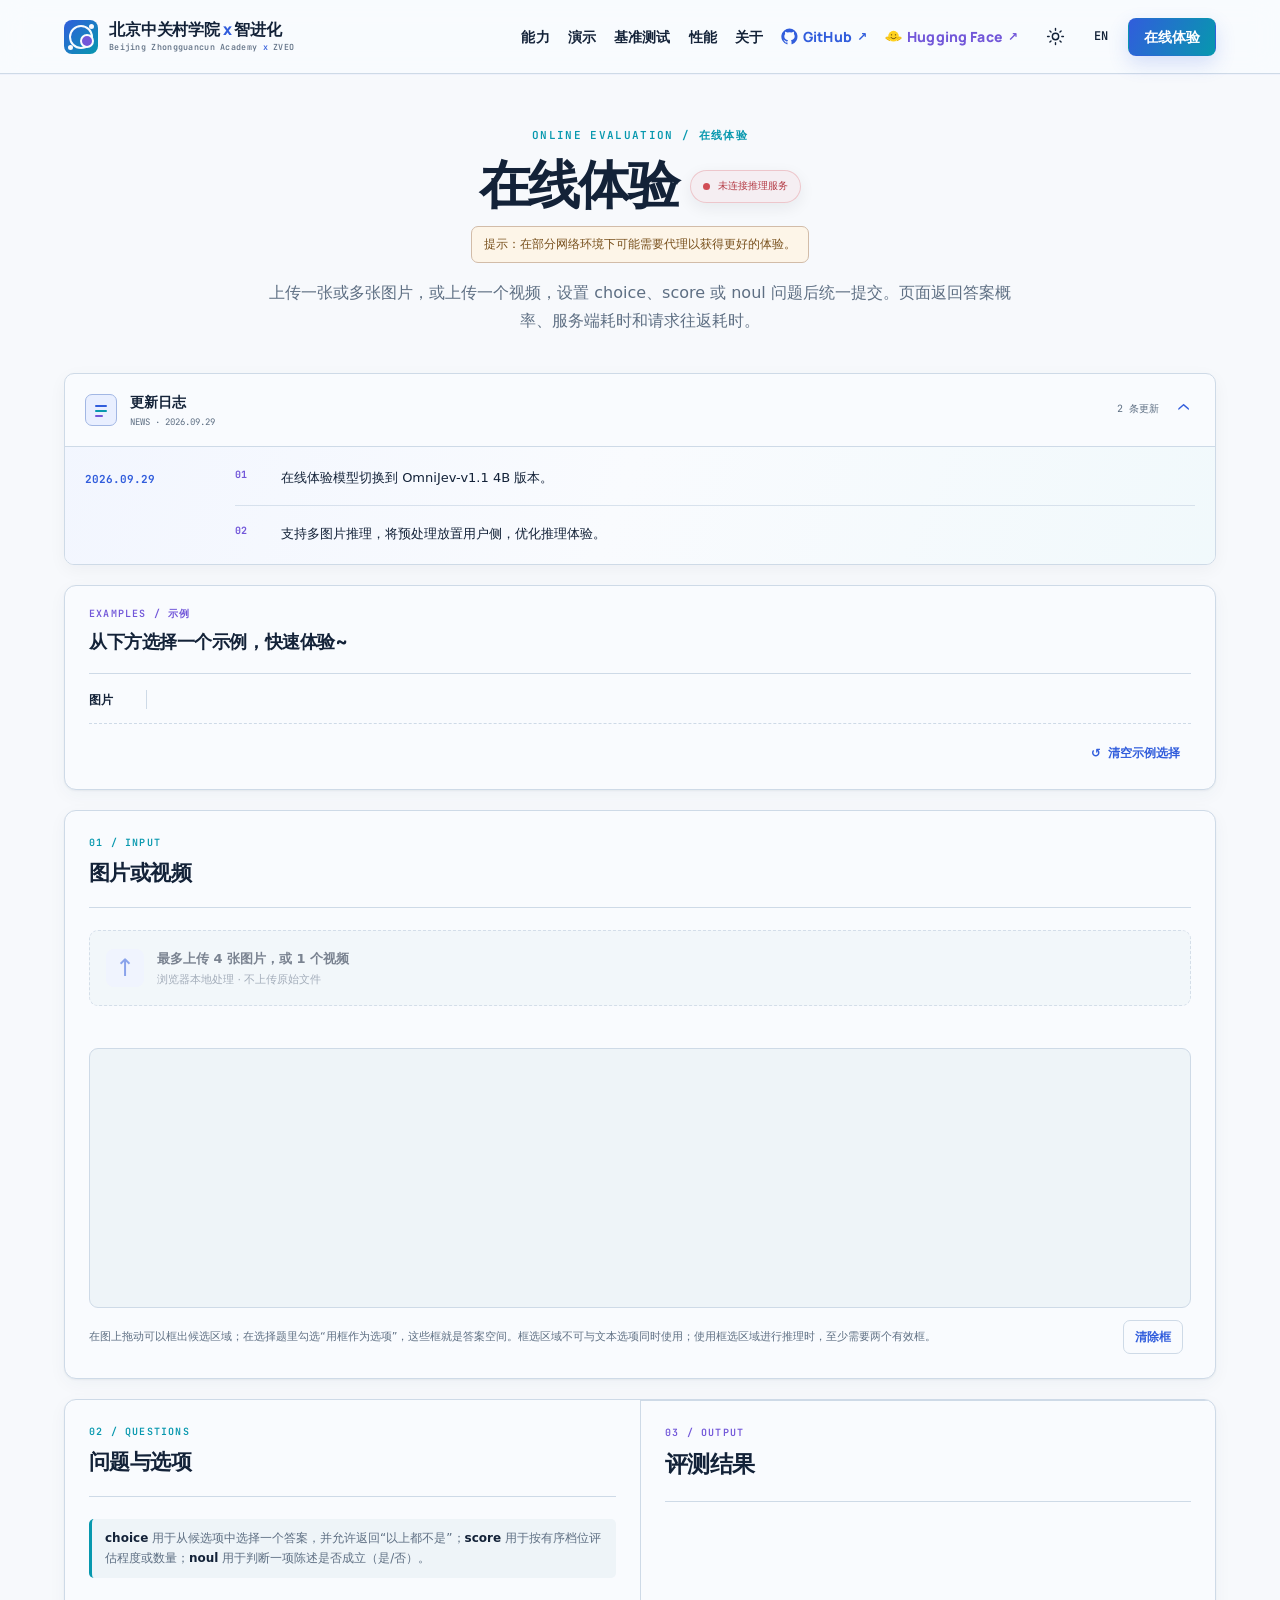
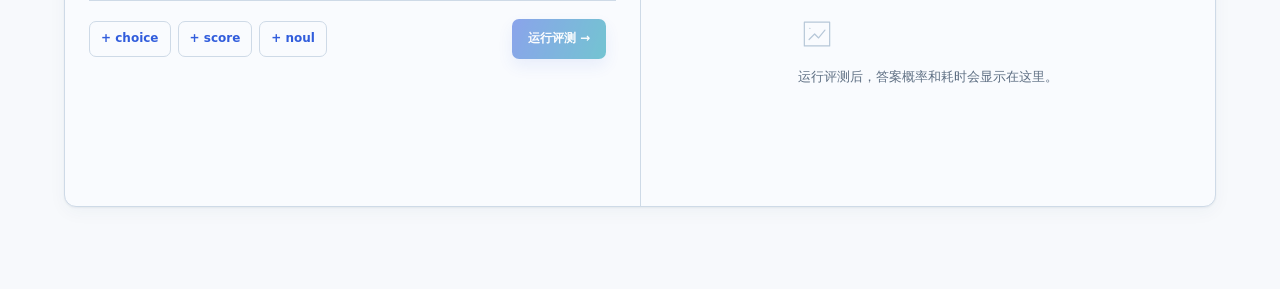
==== commit f22c9e6f: "fix: restore compact changelog design" ====
--- a/try.html
+++ b/try.html
@@ -54,20 +54,19 @@
 <p class="connection-tip" id="connectionTip" data-i18n="connection_tip" role="status" hidden>Tip: In some network environments, a proxy may be needed for a better experience.</p>
 <p class="lead" data-i18n="lead">Upload one or more images, or a video, define choice, score or noul questions, and submit them together. The page returns the answer probabilities and measured latency.</p>
 </div>
-<section class="update-log" aria-labelledby="update-log-title">
-  <header class="update-log-heading"><span class="update-log-mark" aria-hidden="true"></span><span><strong id="update-log-title" data-i18n="news_h">更新日志</strong><small>NEWS / CHANGELOG</small></span></header>
-  <div class="update-log-releases">
-    <details class="update-log-release" open>
-      <summary><time datetime="2026-09-29">2026.09.29</time><span class="update-log-meta"><span data-i18n="news_latest">最新 · 2 条更新</span><span class="update-log-chevron" aria-hidden="true">⌄</span></span></summary>
-      <div class="update-log-body">
-        <ol>
-          <li><span aria-hidden="true">01</span><p data-i18n="news_model">在线体验模型切换到 OmniJev-v1.1 4B 版本。</p></li>
-          <li><span aria-hidden="true">02</span><p data-i18n="news_media">支持多图片推理，将预处理放置用户侧，优化推理体验。</p></li>
-        </ol>
-      </div>
-    </details>
+<details class="update-log" open>
+  <summary>
+    <span class="update-log-heading"><span class="update-log-mark" aria-hidden="true"></span><span><strong data-i18n="news_h">更新日志</strong><small>NEWS · 2026.09.29</small></span></span>
+    <span class="update-log-meta"><span data-i18n="news_count">2 条更新</span><span class="update-log-chevron" aria-hidden="true">⌄</span></span>
+  </summary>
+  <div class="update-log-body">
+    <time datetime="2026-09-29">2026.09.29</time>
+    <ol>
+      <li><span aria-hidden="true">01</span><p data-i18n="news_model">在线体验模型切换到 OmniJev-v1.1 4B 版本。</p></li>
+      <li><span aria-hidden="true">02</span><p data-i18n="news_media">支持多图片推理，将预处理放置用户侧，优化推理体验。</p></li>
+    </ol>
   </div>
-</section>
+</details>
 <section class="example-picker" aria-labelledby="examples-heading">
   <div class="example-picker-head"><p class="eyebrow">EXAMPLES / 示例</p><h2 id="examples-heading" data-i18n="examples_h">Choose an example below for a quick demo</h2></div>
   <div class="example-picker-options"><div class="presets" id="presets"></div><div class="presets" id="examples"></div></div>
@@ -109,7 +108,7 @@
 var I18N={
  en:{nav_home:"Home",nav_benchmarks:"Benchmarks",nav_try:"Online use",
   title:"Online evaluation", results_h:"Evaluation results", result_empty:"Results will appear here after an evaluation.", running:"Evaluating the current questions…", checking:"connecting to service…", connection_tip:"Tip: In some network environments, a proxy may be needed for a better experience.",
-  news_h:"Changelog", news_latest:"Latest · 2 updates", news_model:"The online demo now runs OmniJev-v1.1 4B.", news_media:"Multi-image inference is now supported, with preprocessing moved to the browser for a faster, more efficient experience.",
+  news_h:"Changelog", news_count:"2 updates", news_model:"The online demo now runs OmniJev-v1.1 4B.", news_media:"Multi-image inference is now supported, with preprocessing moved to the browser for a faster, more efficient experience.",
   lead:"Upload one or more images, or a video, define choice, score or noul questions, and submit them together. The page returns the answer probabilities and measured latency.",
   draw_hint:"Drag on an image to draw candidate regions; tick “use regions” on a choice question to make them the answer space. Drawn regions cannot be used together with text options, and inference requires at least two valid regions.",
   examples_h:"Choose an example below for a quick demo", input_h:"Images or video", questions_h:"Questions and options", upload_h:"Upload up to 4 images, or one video", upload_note:"Processed locally · source files are not uploaded",
@@ -128,7 +127,7 @@
   tip:"Tip: English questions work best; Chinese usually works too."},
  zh:{nav_home:"首页",nav_benchmarks:"基准测试",nav_try:"在线体验",
   title:"在线体验", results_h:"评测结果", result_empty:"运行评测后，答案概率和耗时会显示在这里。", running:"正在评测当前问题…", checking:"正在连接服务…", connection_tip:"提示：在部分网络环境下可能需要代理以获得更好的体验。",
-  news_h:"更新日志", news_latest:"最新 · 2 条更新", news_model:"在线体验模型切换到 OmniJev-v1.1 4B 版本。", news_media:"支持多图片推理，将预处理放置用户侧，优化推理体验。",
+  news_h:"更新日志", news_count:"2 条更新", news_model:"在线体验模型切换到 OmniJev-v1.1 4B 版本。", news_media:"支持多图片推理，将预处理放置用户侧，优化推理体验。",
   lead:"上传一张或多张图片，或上传一个视频，设置 choice、score 或 noul 问题后统一提交。页面返回答案概率、服务端耗时和请求往返耗时。",
   draw_hint:"在图上拖动可以框出候选区域；在选择题里勾选“用框作为选项”，这些框就是答案空间。框选区域不可与文本选项同时使用；使用框选区域进行推理时，至少需要两个有效框。",
   examples_h:"从下方选择一个示例，快速体验~", input_h:"图片或视频", questions_h:"问题与选项", upload_h:"最多上传 4 张图片，或 1 个视频", upload_note:"浏览器本地处理 · 不上传原始文件",
--- a/try.css
+++ b/try.css
@@ -12,8 +12,12 @@
 .try-page .connection-tip[hidden] { display:none }
 .try-page .service-status.loading::before { width:9px; height:9px; border:2px solid color-mix(in srgb,var(--amber) 28%,var(--border)); border-top-color:var(--amber); background:transparent; animation:service-spin .75s linear infinite }
 @keyframes service-spin { to { transform:rotate(360deg) } }
-.try-page .update-log { display:grid; grid-template-columns:210px minmax(0,1fr); margin:0 0 20px; overflow:hidden; border:1px solid var(--border); border-radius:10px; background:var(--bg); box-shadow:0 5px 18px rgba(14,30,48,.045) }
-.try-page .update-log-heading { display:flex; align-items:center; gap:13px; min-width:0; padding:17px 20px; border-right:1px solid var(--border); background:var(--bg-alt) }
+.try-page .update-log { margin:0 0 20px; overflow:hidden; border:1px solid var(--border); border-radius:10px; background:var(--bg); box-shadow:0 5px 18px rgba(14,30,48,.045) }
+.try-page .update-log summary { display:flex; align-items:center; justify-content:space-between; gap:20px; min-height:72px; padding:15px 20px; cursor:pointer; list-style:none; user-select:none; transition:background .15s }
+.try-page .update-log summary::-webkit-details-marker { display:none }
+.try-page .update-log summary:hover { background:var(--bg-alt) }
+.try-page .update-log summary:focus-visible { outline:2px solid var(--accent); outline-offset:-3px }
+.try-page .update-log-heading { display:flex; align-items:center; gap:13px; min-width:0 }
 .try-page .update-log-heading>span:last-child { display:grid; gap:2px }
 .try-page .update-log-heading strong { color:var(--fg); font-family:var(--font-heading); font-size:14px; font-weight:800 }
 .try-page .update-log-heading small { color:var(--muted); font-family:var(--font-mono); font-size:9px; letter-spacing:0 }
@@ -21,17 +25,11 @@
 .try-page .update-log-mark::before,.try-page .update-log-mark::after { position:absolute; left:9px; width:12px; height:2px; border-radius:2px; background:var(--accent); content:"" }
 .try-page .update-log-mark::before { top:10px; box-shadow:0 5px 0 var(--cyan) }
 .try-page .update-log-mark::after { top:20px; width:8px; background:var(--violet) }
-.try-page .update-log-releases,.try-page .update-log-release { min-width:0 }
-.try-page .update-log-release+.update-log-release { border-top:1px solid var(--border) }
-.try-page .update-log-release summary { display:flex; align-items:center; justify-content:space-between; gap:20px; min-height:68px; padding:15px 20px; cursor:pointer; list-style:none; user-select:none; transition:background .15s }
-.try-page .update-log-release summary::-webkit-details-marker { display:none }
-.try-page .update-log-release summary:hover { background:var(--bg-alt) }
-.try-page .update-log-release summary:focus-visible { outline:2px solid var(--accent); outline-offset:-3px }
-.try-page .update-log-release summary time { color:var(--fg); font-family:var(--font-mono); font-size:12px; font-weight:700; font-variant-numeric:tabular-nums }
 .try-page .update-log-meta { display:flex; align-items:center; gap:12px; flex:none; color:var(--muted); font-family:var(--font-mono); font-size:10px }
 .try-page .update-log-chevron { display:grid; place-items:center; width:24px; height:24px; color:var(--accent); font-size:18px; line-height:1; transition:transform .2s }
-.try-page .update-log-release[open] .update-log-chevron { transform:rotate(180deg) }
-.try-page .update-log-body { padding:18px 20px; border-top:1px solid var(--border); background:linear-gradient(110deg,color-mix(in srgb,var(--accent-soft) 42%,var(--bg)),var(--bg) 48%,color-mix(in srgb,var(--cyan-soft) 34%,var(--bg))) }
+.try-page .update-log[open] .update-log-chevron { transform:rotate(180deg) }
+.try-page .update-log-body { display:grid; grid-template-columns:126px minmax(0,1fr); gap:24px; padding:20px; border-top:1px solid var(--border); background:linear-gradient(110deg,color-mix(in srgb,var(--accent-soft) 42%,var(--bg)),var(--bg) 48%,color-mix(in srgb,var(--cyan-soft) 34%,var(--bg))) }
+.try-page .update-log-body>time { padding-top:3px; color:var(--accent); font-family:var(--font-mono); font-size:11px; font-weight:700; font-variant-numeric:tabular-nums }
 .try-page .update-log-body ol { display:grid; gap:0; margin:0; padding:0; list-style:none }
 .try-page .update-log-body li { display:grid; grid-template-columns:34px minmax(0,1fr); gap:12px; align-items:start; padding:0 0 17px; border-bottom:1px solid color-mix(in srgb,var(--border) 75%,transparent) }
 .try-page .update-log-body li+li { padding-top:17px }
@@ -128,4 +126,4 @@
 .try-page .bar.top i { background:var(--success) }
 .try-page .busy,.try-page .err { margin:12px 0; font-size:12px }
 @media (max-width:980px) { .try-page .workbench-pane { grid-template-columns:1fr }.try-page .result-pane { border-top:1px solid var(--border); border-left:0 }.try-page .answer-grid { grid-template-columns:1fr } }
-@media (max-width:720px) { .try-main { width:min(100% - 32px,1152px); padding-top:106px }.try-intro { margin-bottom:26px }.try-intro .lead { font-size:14px }.try-page .update-log { grid-template-columns:1fr }.try-page .update-log-heading { padding:13px 15px; border-right:0; border-bottom:1px solid var(--border) }.try-page .update-log-release summary { min-height:58px; padding:11px 15px }.try-page .update-log-body { padding:17px 15px }.try-page .example-picker { padding:17px }.try-page .pane { padding:17px }.try-page .workbench-pane { padding:0 }.try-page .questions-pane,.try-page .result-pane { padding:17px }.try-page .pane-head h2 { font-size:18px }.try-page #shot { max-height:500px }.try-page .question-actions button.primary { width:100% }.try-page .result-head { display:grid; gap:8px }.try-page .result-meta { text-align:left } }
+@media (max-width:720px) { .try-main { width:min(100% - 32px,1152px); padding-top:106px }.try-intro { margin-bottom:26px }.try-intro .lead { font-size:14px }.try-page .update-log summary { min-height:66px; padding:13px 15px }.try-page .update-log-meta>span:first-child { display:none }.try-page .update-log-body { grid-template-columns:1fr; gap:13px; padding:17px 15px }.try-page .update-log-body>time { padding:0 }.try-page .example-picker { padding:17px }.try-page .pane { padding:17px }.try-page .workbench-pane { padding:0 }.try-page .questions-pane,.try-page .result-pane { padding:17px }.try-page .pane-head h2 { font-size:18px }.try-page #shot { max-height:500px }.try-page .question-actions button.primary { width:100% }.try-page .result-head { display:grid; gap:8px }.try-page .result-meta { text-align:left } }
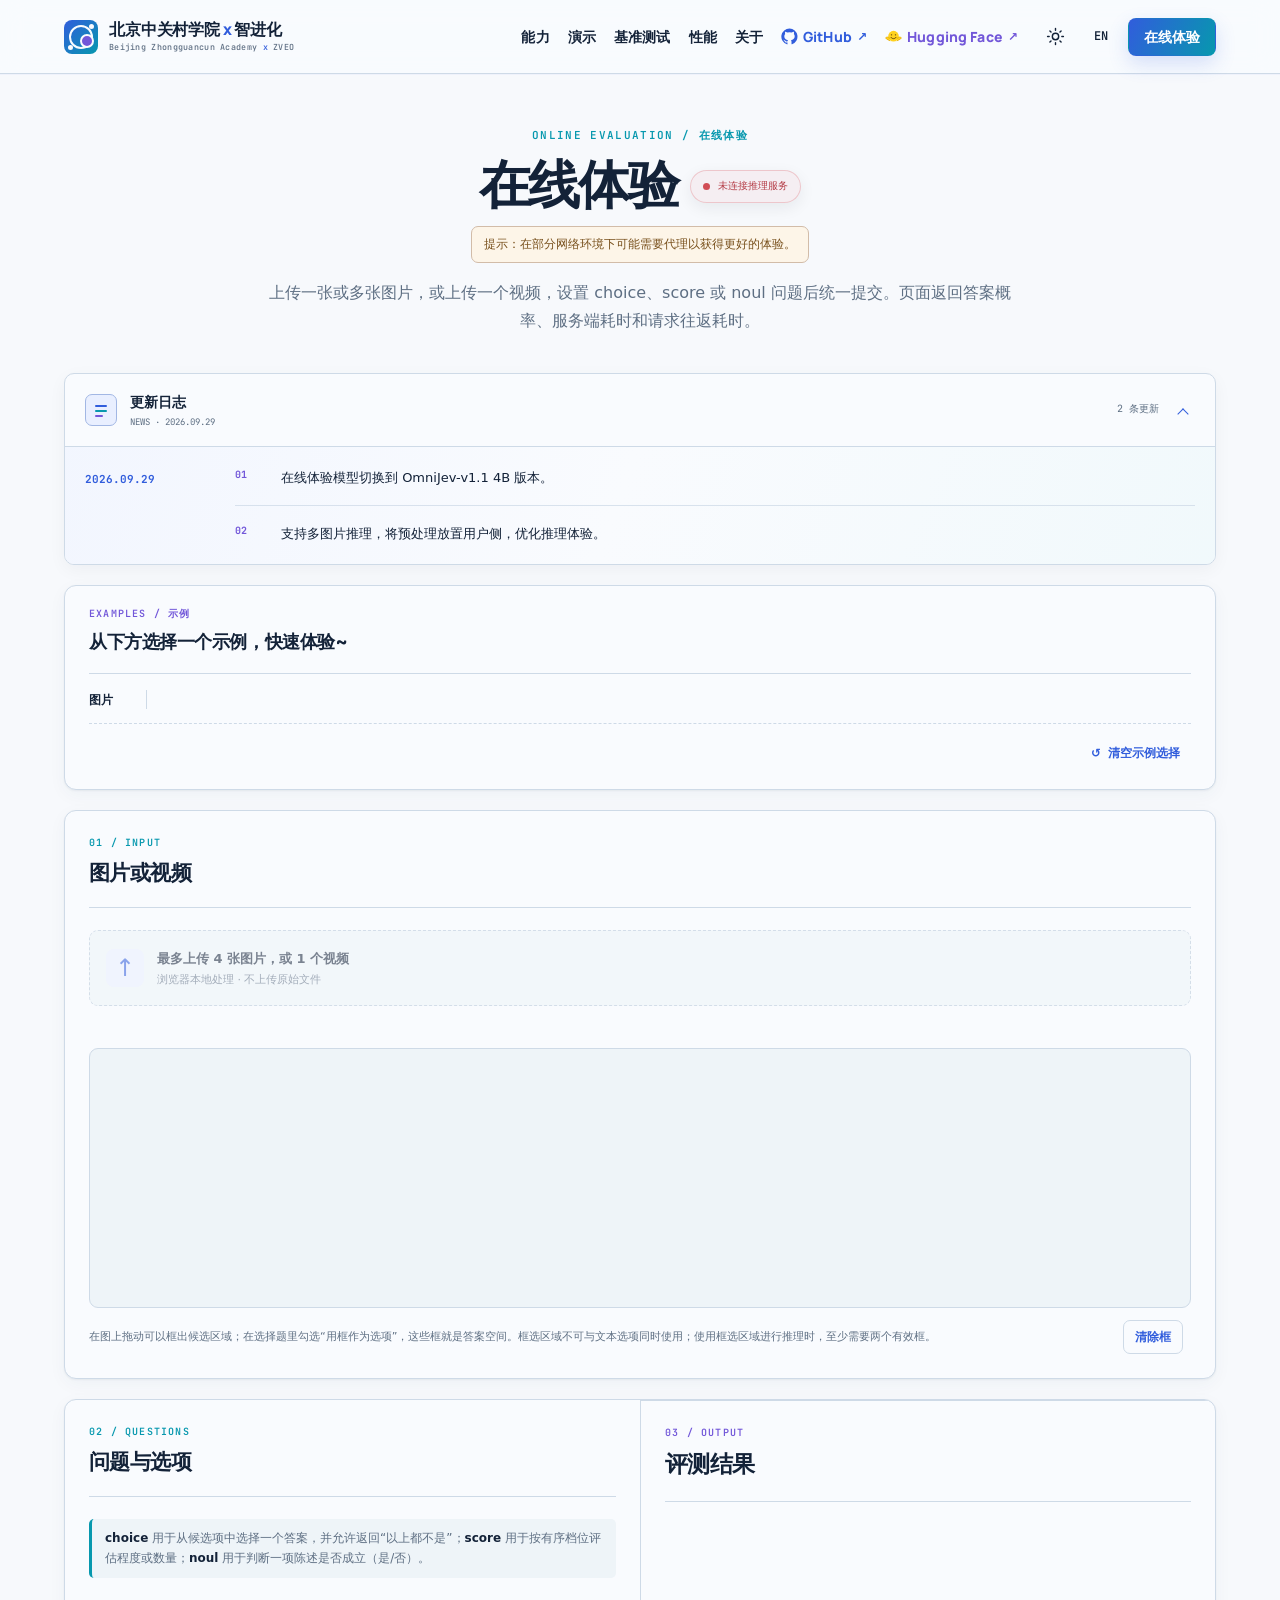
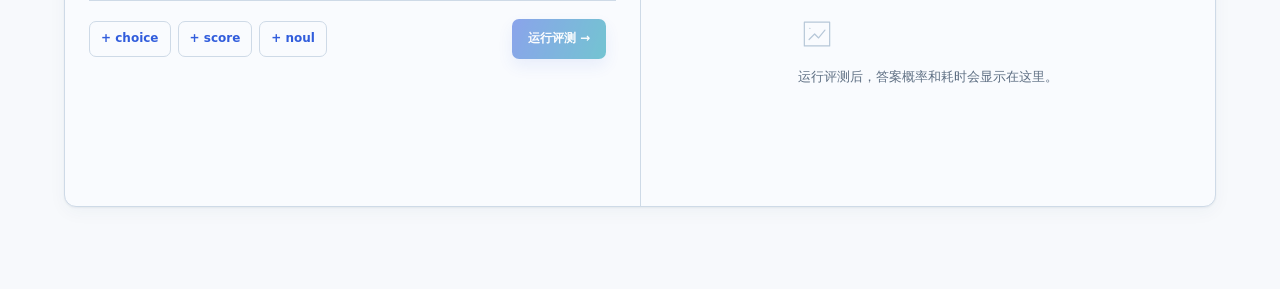
==== commit 308eb320: "fix: center changelog toggle icon" ====
--- a/try.html
+++ b/try.html
@@ -46,7 +46,7 @@
 .types{font-size:13px;color:var(--dim);margin:0 0 10px;line-height:1.5}
 .types b{color:var(--fg)}
 @media(max-width:900px){.wrap{grid-template-columns:1fr}}
-</style><link rel="stylesheet" href="try.css"></head><body class="try-page">
+</style><link rel="stylesheet" href="try.css?v=a4cfffb0"></head><body class="try-page">
 <div id="siteHeader"></div><script src="header.js"></script>
 <main class="try-main" id="main"><div class="try-intro">
 <p class="eyebrow">Online evaluation / 在线体验</p>
--- a/try.css
+++ b/try.css
@@ -26,7 +26,8 @@
 .try-page .update-log-mark::before { top:10px; box-shadow:0 5px 0 var(--cyan) }
 .try-page .update-log-mark::after { top:20px; width:8px; background:var(--violet) }
 .try-page .update-log-meta { display:flex; align-items:center; gap:12px; flex:none; color:var(--muted); font-family:var(--font-mono); font-size:10px }
-.try-page .update-log-chevron { display:grid; place-items:center; width:24px; height:24px; color:var(--accent); font-size:18px; line-height:1; transition:transform .2s }
+.try-page .update-log-chevron { display:grid; place-items:center; width:24px; height:24px; color:var(--accent); font-size:0; line-height:0; transition:transform .2s }
+.try-page .update-log-chevron::before { width:7px; height:7px; border-right:1.5px solid currentColor; border-bottom:1.5px solid currentColor; content:""; transform:rotate(45deg) }
 .try-page .update-log[open] .update-log-chevron { transform:rotate(180deg) }
 .try-page .update-log-body { display:grid; grid-template-columns:126px minmax(0,1fr); gap:24px; padding:20px; border-top:1px solid var(--border); background:linear-gradient(110deg,color-mix(in srgb,var(--accent-soft) 42%,var(--bg)),var(--bg) 48%,color-mix(in srgb,var(--cyan-soft) 34%,var(--bg))) }
 .try-page .update-log-body>time { padding-top:3px; color:var(--accent); font-family:var(--font-mono); font-size:11px; font-weight:700; font-variant-numeric:tabular-nums }
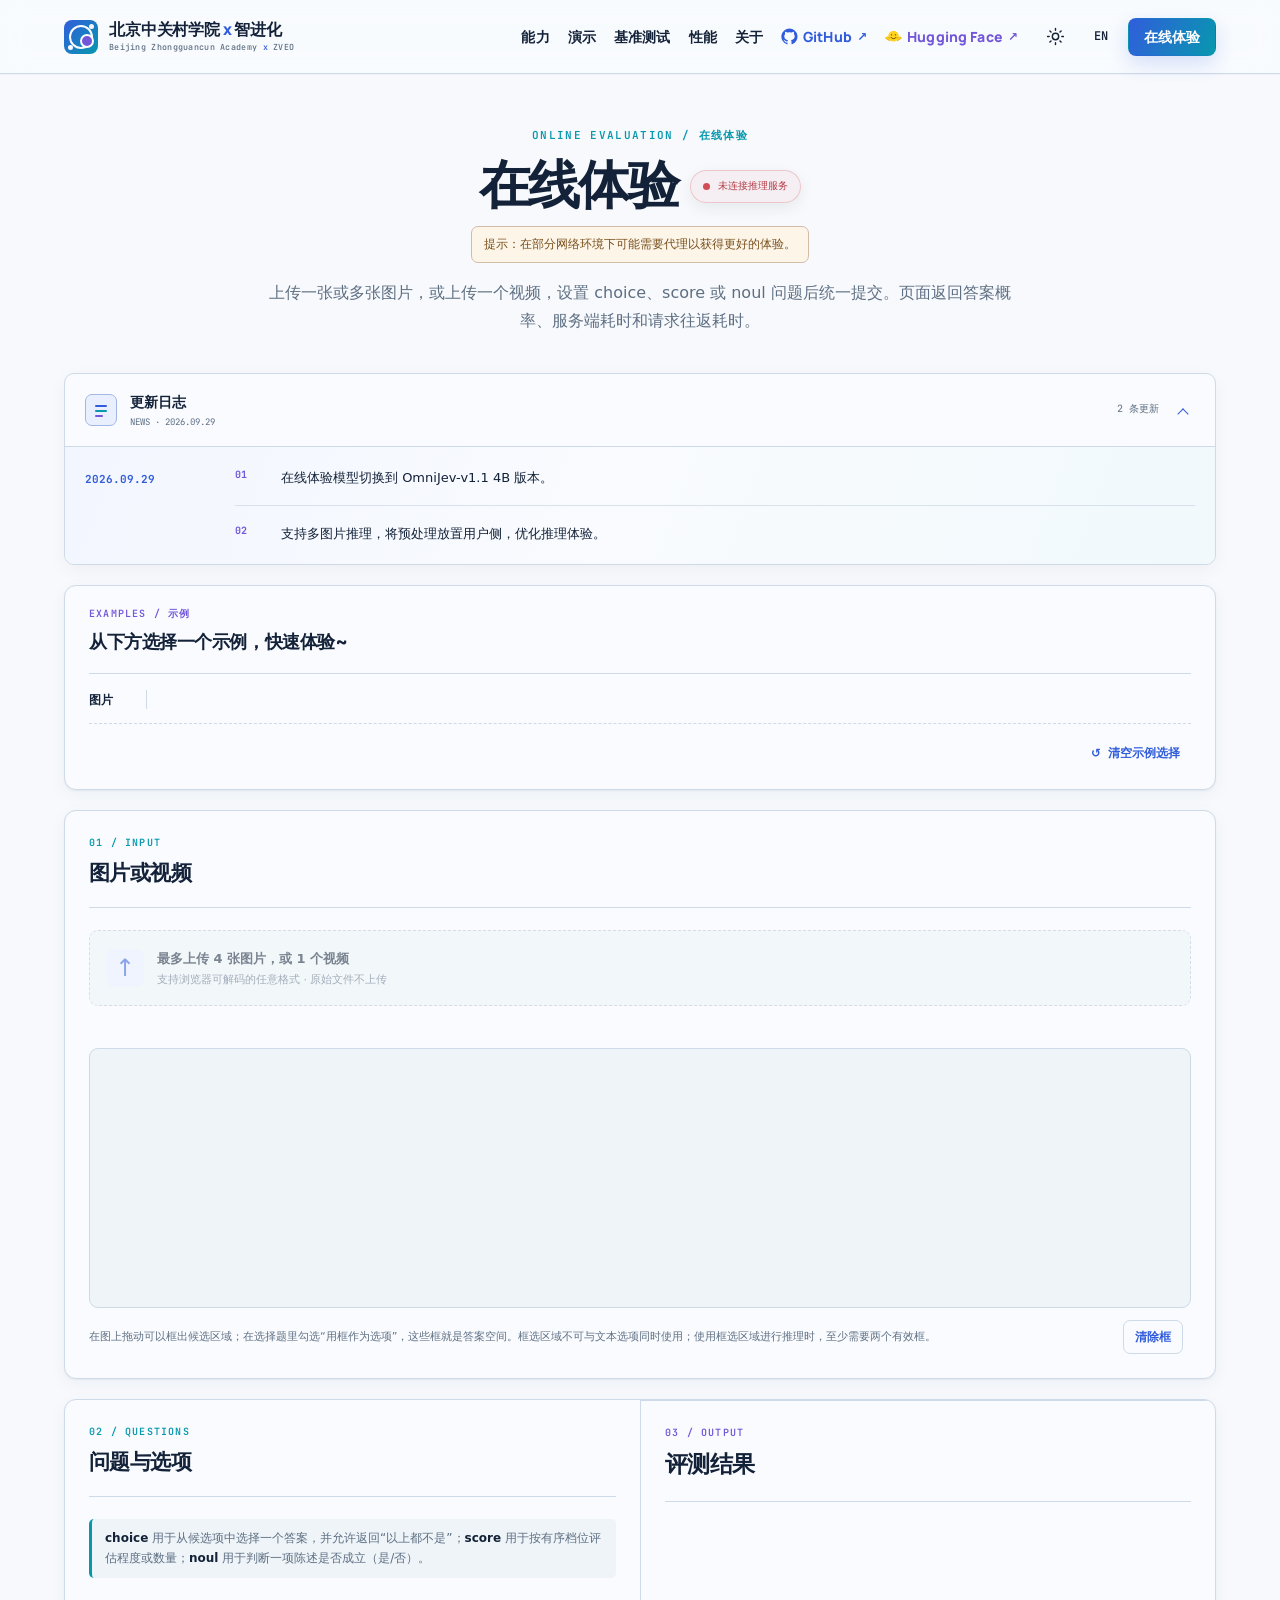
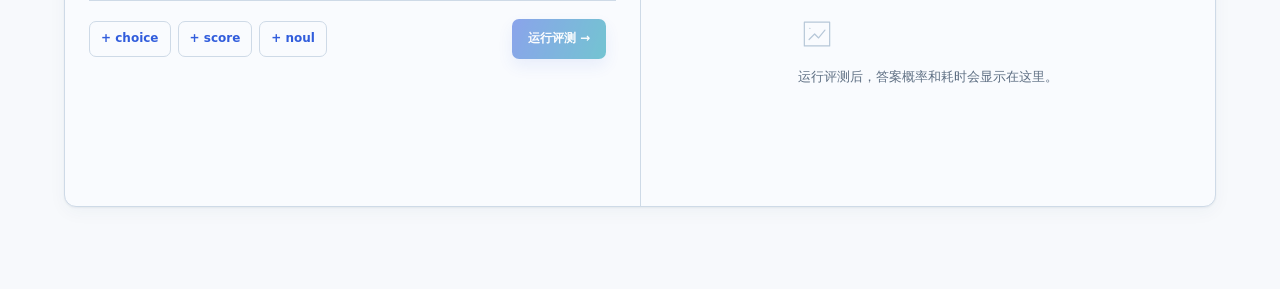
==== commit c5c3784d: "feat: accept any browser-decodable media" ====
--- a/try.html
+++ b/try.html
@@ -75,8 +75,8 @@
 <div class="wrap">
   <div class="pane media-pane">
     <div class="pane-head"><div><p class="eyebrow">01 / INPUT</p><h2 data-i18n="input_h">Images or video</h2></div></div>
-    <label class="upload-zone" for="file"><span class="upload-icon" aria-hidden="true">↑</span><span><strong data-i18n="upload_h">Upload up to 4 images, or one video</strong><small data-i18n="upload_note">PNG/JPEG/WebP/GIF/BMP · MP4/WebM/MOV/M4V</small></span>
-      <input type="file" id="file" multiple accept=".png,.jpg,.jpeg,.webp,.gif,.bmp,.mp4,.webm,.mov,.m4v,image/png,image/jpeg,image/webp,image/gif,image/bmp,video/mp4,video/webm,video/quicktime,video/x-m4v" disabled></label>
+    <label class="upload-zone" for="file"><span class="upload-icon" aria-hidden="true">↑</span><span><strong data-i18n="upload_h">Upload up to 4 images, or one video</strong><small data-i18n="upload_note">Any image or video your browser can decode</small></span>
+      <input type="file" id="file" multiple disabled></label>
     <p class="source-note" id="imgnote"></p>
     <p class="upload-cost" id="uploadCost" hidden></p>
     <div id="prep" class="busy" style="display:none"></div>
@@ -111,7 +111,7 @@
   news_h:"Changelog", news_count:"2 updates", news_model:"The online demo now runs OmniJev-v1.1 4B.", news_media:"Multi-image inference is now supported, with preprocessing moved to the browser for a faster, more efficient experience.",
   lead:"Upload one or more images, or a video, define choice, score or noul questions, and submit them together. The page returns the answer probabilities and measured latency.",
   draw_hint:"Drag on an image to draw candidate regions; tick “use regions” on a choice question to make them the answer space. Drawn regions cannot be used together with text options, and inference requires at least two valid regions.",
-  examples_h:"Choose an example below for a quick demo", input_h:"Images or video", questions_h:"Questions and options", upload_h:"Upload up to 4 images, or one video", upload_note:"Processed locally · source files are not uploaded",
+  examples_h:"Choose an example below for a quick demo", input_h:"Images or video", questions_h:"Questions and options", upload_h:"Upload up to 4 images, or one video", upload_note:"Any browser-decodable format · source files stay local",
   clear:"clear regions", ask:"Run evaluation →", images:"Images", videos:"Videos", clear_example:"Clear example selection",
   ph_instr:"What should the model judge? (English works best)", ph_opts:"options, comma separated", ph_levels:"ordered levels, comma separated",
   useboxes:"use the drawn regions as the options", noul_hint:"a statement about what is shown → one probability that it is true",
@@ -120,7 +120,7 @@
   nudge:"This reads like a question with several answers. Make it a choice and list the options:", switch:"switch to choice",
   loading:"model loading", ready:"ready", queued:"queued", preparing:"sampling 16 video frames locally…", preparing_preset:"loading the prepared video frames…", preparing_image:"processing image locally…", preparing_images:"processing images into a numbered panel…",
   vidnote:function(d,p){return "video · 16 frames over "+d+" s, sampled in "+p+" s · this is what the model sees";},
-  need_q:"Write at least one question (choice and score need two or more options).", unsupported_file:"Unsupported file. Use PNG, JPEG, WebP, GIF, BMP, MP4, WebM, MOV, or M4V.", empty_file:"A selected file is empty.", invalid_image:"An image is corrupt, too large to decode safely, or unsupported by this browser.", invalid_video:"The video is corrupt, too large to decode safely, or unsupported by this browser.", read_failed:"Could not read the selected file.", too_many_images:"Select at most 4 images.", mixed_media:"Select either up to 4 images or one video, not both.", multi_note:function(n){return n+" images · locally composed and uploaded as one numbered panel · this is what the model sees";}, upload_cost:"The first inference caches the image inputs and may take additional time.", uploading:"Uploading image inputs for their first run…",
+  need_q:"Write at least one question (choice and score need two or more options).", unsupported_file:"This browser could not decode the selected file as an image or video.", empty_file:"A selected file is empty.", invalid_image:"An image is corrupt, too large to decode safely, or unsupported by this browser.", invalid_video:"The video is corrupt, too large to decode safely, or unsupported by this browser.", read_failed:"Could not read the selected file.", too_many_images:"Select at most 4 images.", mixed_media:"Select either up to 4 images or one video, not both.", multi_note:function(n){return n+" images · locally composed and uploaded as one numbered panel · this is what the model sees";}, upload_cost:"The first inference caches the image inputs and may take additional time.", uploading:"Uploading image inputs for their first run…",
   res_head:function(n,ms,rt){return n+" question"+(n>1?"s":"")+" · one pass · server "+ms+" ms · round trip "+rt+" ms";},
   conf:"confidence", renorm:"probabilities were renormalised", abst:"none of the above", yes:"yes", no:"no",
   flat:"flat distribution: the model is saying it does not know",
@@ -130,7 +130,7 @@
   news_h:"更新日志", news_count:"2 条更新", news_model:"在线体验模型切换到 OmniJev-v1.1 4B 版本。", news_media:"支持多图片推理，将预处理放置用户侧，优化推理体验。",
   lead:"上传一张或多张图片，或上传一个视频，设置 choice、score 或 noul 问题后统一提交。页面返回答案概率、服务端耗时和请求往返耗时。",
   draw_hint:"在图上拖动可以框出候选区域；在选择题里勾选“用框作为选项”，这些框就是答案空间。框选区域不可与文本选项同时使用；使用框选区域进行推理时，至少需要两个有效框。",
-  examples_h:"从下方选择一个示例，快速体验~", input_h:"图片或视频", questions_h:"问题与选项", upload_h:"最多上传 4 张图片，或 1 个视频", upload_note:"浏览器本地处理 · 不上传原始文件",
+  examples_h:"从下方选择一个示例，快速体验~", input_h:"图片或视频", questions_h:"问题与选项", upload_h:"最多上传 4 张图片，或 1 个视频", upload_note:"支持浏览器可解码的任意格式 · 原始文件不上传",
   clear:"清除框", ask:"运行评测 →", images:"图片", videos:"视频", clear_example:"清空示例选择",
   ph_instr:"让模型判断什么？（英文效果最好）", ph_opts:"选项，用逗号分隔", ph_levels:"有序档位，用逗号分隔",
   useboxes:"用画出的框作为选项", noul_hint:"对画面的一句陈述 → 它为真的概率",
@@ -139,7 +139,7 @@
   nudge:"这看起来是有多个答案的问题，应该用 choice 并列出选项：", switch:"改成 choice",
   loading:"模型加载中", ready:"已就绪", queued:"排队", preparing:"正在本地抽取视频的 16 帧…", preparing_preset:"正在加载预设视频的帧拼图…", preparing_image:"正在本地处理图片…", preparing_images:"正在将多张图片合成为编号拼板…",
   vidnote:function(d,p){return "视频 · 全长 "+d+" 秒抽 16 帧，用时 "+p+" 秒 · 模型看到的就是这张图";},
-  need_q:"至少写一个问题（选择题和评分题需要两个以上选项）。", unsupported_file:"不支持该文件。请使用 PNG、JPEG、WebP、GIF、BMP、MP4、WebM、MOV 或 M4V。", empty_file:"所选文件中有空文件。", invalid_image:"图片已损坏、尺寸过大而无法安全解码，或当前浏览器不支持。", invalid_video:"视频已损坏、尺寸过大而无法安全解码，或当前浏览器不支持。", read_failed:"无法读取所选文件。", too_many_images:"最多选择 4 张图片。", mixed_media:"请选择最多 4 张图片，或单独选择 1 个视频，不能混合上传。", multi_note:function(n){return n+" 张图片 · 已在本地合成并仅上传一张编号拼板 · 模型看到的就是这张拼板";}, upload_cost:"首次推理需为图片输入建立缓存，可能会产生额外的耗时。", uploading:"正在为图片输入建立缓存…",
+  need_q:"至少写一个问题（选择题和评分题需要两个以上选项）。", unsupported_file:"当前浏览器无法将所选文件解码为图片或视频。", empty_file:"所选文件中有空文件。", invalid_image:"图片已损坏、尺寸过大而无法安全解码，或当前浏览器不支持。", invalid_video:"视频已损坏、尺寸过大而无法安全解码，或当前浏览器不支持。", read_failed:"无法读取所选文件。", too_many_images:"最多选择 4 张图片。", mixed_media:"请选择最多 4 张图片，或单独选择 1 个视频，不能混合上传。", multi_note:function(n){return n+" 张图片 · 已在本地合成并仅上传一张编号拼板 · 模型看到的就是这张拼板";}, upload_cost:"首次推理需为图片输入建立缓存，可能会产生额外的耗时。", uploading:"正在为图片输入建立缓存…",
   res_head:function(n,ms,rt){return n+" 个问题 · 一次前向 · 服务端 "+ms+" ms · 往返 "+rt+" ms";},
   conf:"置信度", renorm:"概率被重新归一化", abst:"以上都不是", yes:"是", no:"否",
   flat:"分布很平：模型在表示它不知道",
@@ -235,32 +235,25 @@
   }).then(function(res){if(!res||request!==mediaVersion)return;if(!res.ok)throw new Error(res.j.error||'failed');VID=res.j.id;document.getElementById('ask').disabled=false;
     pr.className='busy';pr.textContent=T('vidnote')(res.j.duration,((performance.now()-started)/1000).toFixed(2));})
    .catch(function(e){if(request!==mediaVersion)return;document.getElementById('ask').disabled=true;pr.className='err';pr.textContent=e.message||String(e);});}
-var IMAGE_MIMES={'image/png':1,'image/jpeg':1,'image/webp':1,'image/gif':1,'image/bmp':1};
-var VIDEO_MIMES={'video/mp4':1,'video/webm':1,'video/quicktime':1,'video/x-m4v':1};
 function rejectFile(message){var pr=document.getElementById('prep');pr.style.display='block';pr.className='err';pr.textContent=message;
   VID=null;clearOwnImage();clearVideoPreview();document.getElementById('shot').removeAttribute('src');document.getElementById('ask').disabled=true;document.getElementById('file').value='';}
-function fileKind(f){var m=/\.([^.]+)$/.exec(f.name.toLowerCase()),ext=m?m[1]:'',generic=!f.type||f.type==='application/octet-stream';
-  var imageExt=/^(png|jpe?g|webp|gif|bmp)$/.test(ext),videoExt=/^(mp4|webm|mov|m4v)$/.test(ext);
-  if((imageExt&&(generic||IMAGE_MIMES[f.type]))||(!ext&&IMAGE_MIMES[f.type]))return 'image';
-  if((videoExt&&(generic||VIDEO_MIMES[f.type]))||(!ext&&VIDEO_MIMES[f.type]))return 'video';
-  return null;}
-function validateVideo(f){return new Promise(function(resolve,reject){var r=new FileReader();
-  r.onload=function(){var b=new Uint8Array(r.result),mp4=b.length>=12&&b[4]===102&&b[5]===116&&b[6]===121&&b[7]===112,webm=b.length>=4&&b[0]===26&&b[1]===69&&b[2]===223&&b[3]===163;if(mp4||webm)resolve();else reject(new Error(T('invalid_video')));};
-  r.onerror=function(){reject(new Error(T('read_failed')));};r.readAsArrayBuffer(f.slice(0,16));});}
-function normalizedFile(f){if(f.type&&f.type!=='application/octet-stream')return f;var ext=(/\.([^.]+)$/.exec(f.name.toLowerCase())||[])[1]||'',types={png:'image/png',jpg:'image/jpeg',jpeg:'image/jpeg',webp:'image/webp',gif:'image/gif',bmp:'image/bmp',mp4:'video/mp4',webm:'video/webm',mov:'video/quicktime',m4v:'video/x-m4v'};return new Blob([f],{type:types[ext]||'application/octet-stream'});}
-function handleFiles(selected){if(!SERVICE_READY||!selected||!selected.length)return;var files=Array.prototype.slice.call(selected),request=++mediaVersion,kinds=files.map(fileKind);
+function probeKind(f){return new Promise(function(resolve){var url=URL.createObjectURL(f),img=new Image(),video=null,done=false,timer=setTimeout(function(){finish(null);},8000);
+  function finish(kind){if(done)return;done=true;clearTimeout(timer);URL.revokeObjectURL(url);resolve(kind);}
+  img.onload=function(){finish('image');};img.onerror=function(){if(done)return;video=document.createElement('video');video.preload='metadata';video.muted=true;
+    video.onloadedmetadata=function(){finish('video');};video.onerror=function(){finish(null);};video.src=url;video.load();};img.src=url;});}
+function handleFiles(selected){if(!SERVICE_READY||!selected||!selected.length)return;var files=Array.prototype.slice.call(selected),request=++mediaVersion;
   cur=null;curEx=null;renderChips();clearBoxes();
+  if(files.some(function(file){return !file.size;})){rejectFile(T('empty_file'));return;}
+  if(files.length>4){rejectFile(T('too_many_images'));return;}
+  Promise.all(files.map(probeKind)).then(function(kinds){if(request!==mediaVersion)return;
   if(kinds.some(function(kind){return !kind;})){rejectFile(T('unsupported_file'));return;}
-  if(files.some(function(file){return !file.size;})){rejectFile(T('empty_file'));return;}
   var videos=kinds.filter(function(kind){return kind==='video';}).length;
   if(videos&&(files.length!==1||videos!==1)){rejectFile(T('mixed_media'));return;}
-  if(!videos&&files.length>4){rejectFile(T('too_many_images'));return;}
-  var targets=files.map(normalizedFile);
-  if(videos){document.getElementById('imgnote').textContent=files[0].name;validateVideo(targets[0]).then(function(){if(request!==mediaVersion)return;blankQuestions();prepVideo(targets[0]);}).catch(function(e){if(request===mediaVersion)rejectFile(e.message||T('unsupported_file'));});return;}
+  if(videos){document.getElementById('imgnote').textContent=files[0].name;blankQuestions();prepVideo(files[0]);return;}
   var pr=document.getElementById('prep');pr.style.display='block';pr.className='busy';pr.textContent=T(files.length>1?'preparing_images':'preparing_image');document.getElementById('ask').disabled=true;
-  Promise.all(targets.map(localImageBlob)).then(function(blobs){return numberedPanel(blobs).then(function(panel){return {count:blobs.length,panel:panel};});}).then(function(result){if(request!==mediaVersion)return;
+  Promise.all(files.map(localImageBlob)).then(function(blobs){return numberedPanel(blobs).then(function(panel){return {count:blobs.length,panel:panel};});}).then(function(result){if(request!==mediaVersion)return;
     VID=null;clearVideoPreview();clearOwnImage();OWN_IMAGES=[{blob:result.panel,id:null,count:result.count}];OWN_IMAGE_URL=URL.createObjectURL(result.panel);setUploadCost('pending');pr.style.display='none';pr.textContent='';document.getElementById('shot').src=OWN_IMAGE_URL;document.getElementById('imgnote').textContent=result.count>1?T('multi_note')(result.count):files[0].name;blankQuestions();document.getElementById('ask').disabled=false;})
-   .catch(function(e){if(request===mediaVersion)rejectFile(e.message||T('unsupported_file'));});}
+   .catch(function(e){if(request===mediaVersion)rejectFile(e.message||T('unsupported_file'));});}).catch(function(e){if(request===mediaVersion)rejectFile(e.message||T('unsupported_file'));});}
 document.getElementById('file').onchange=function(e){handleFiles(e.target.files);};
 var uploadZone=document.querySelector('.upload-zone');
 ['dragenter','dragover'].forEach(function(type){uploadZone.addEventListener(type,function(e){e.preventDefault();if(SERVICE_READY)uploadZone.classList.add('dragover');});});
